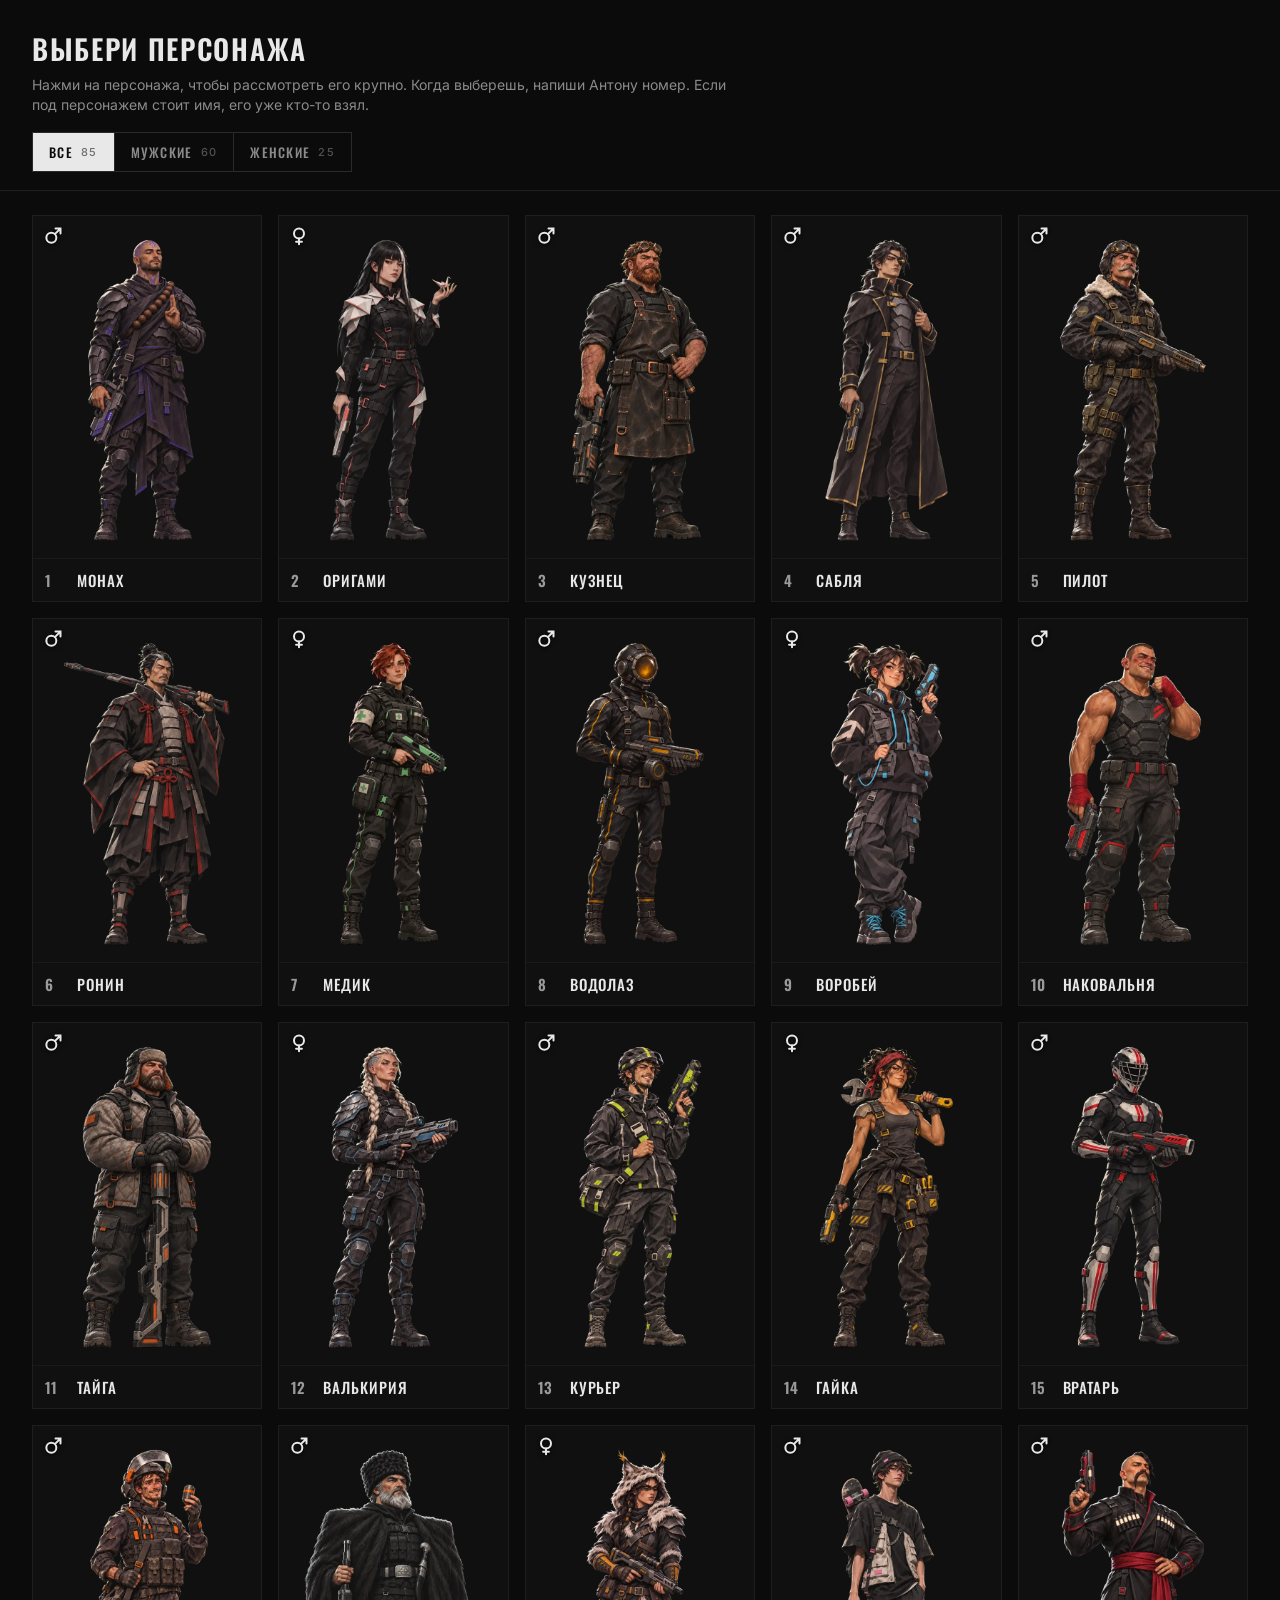
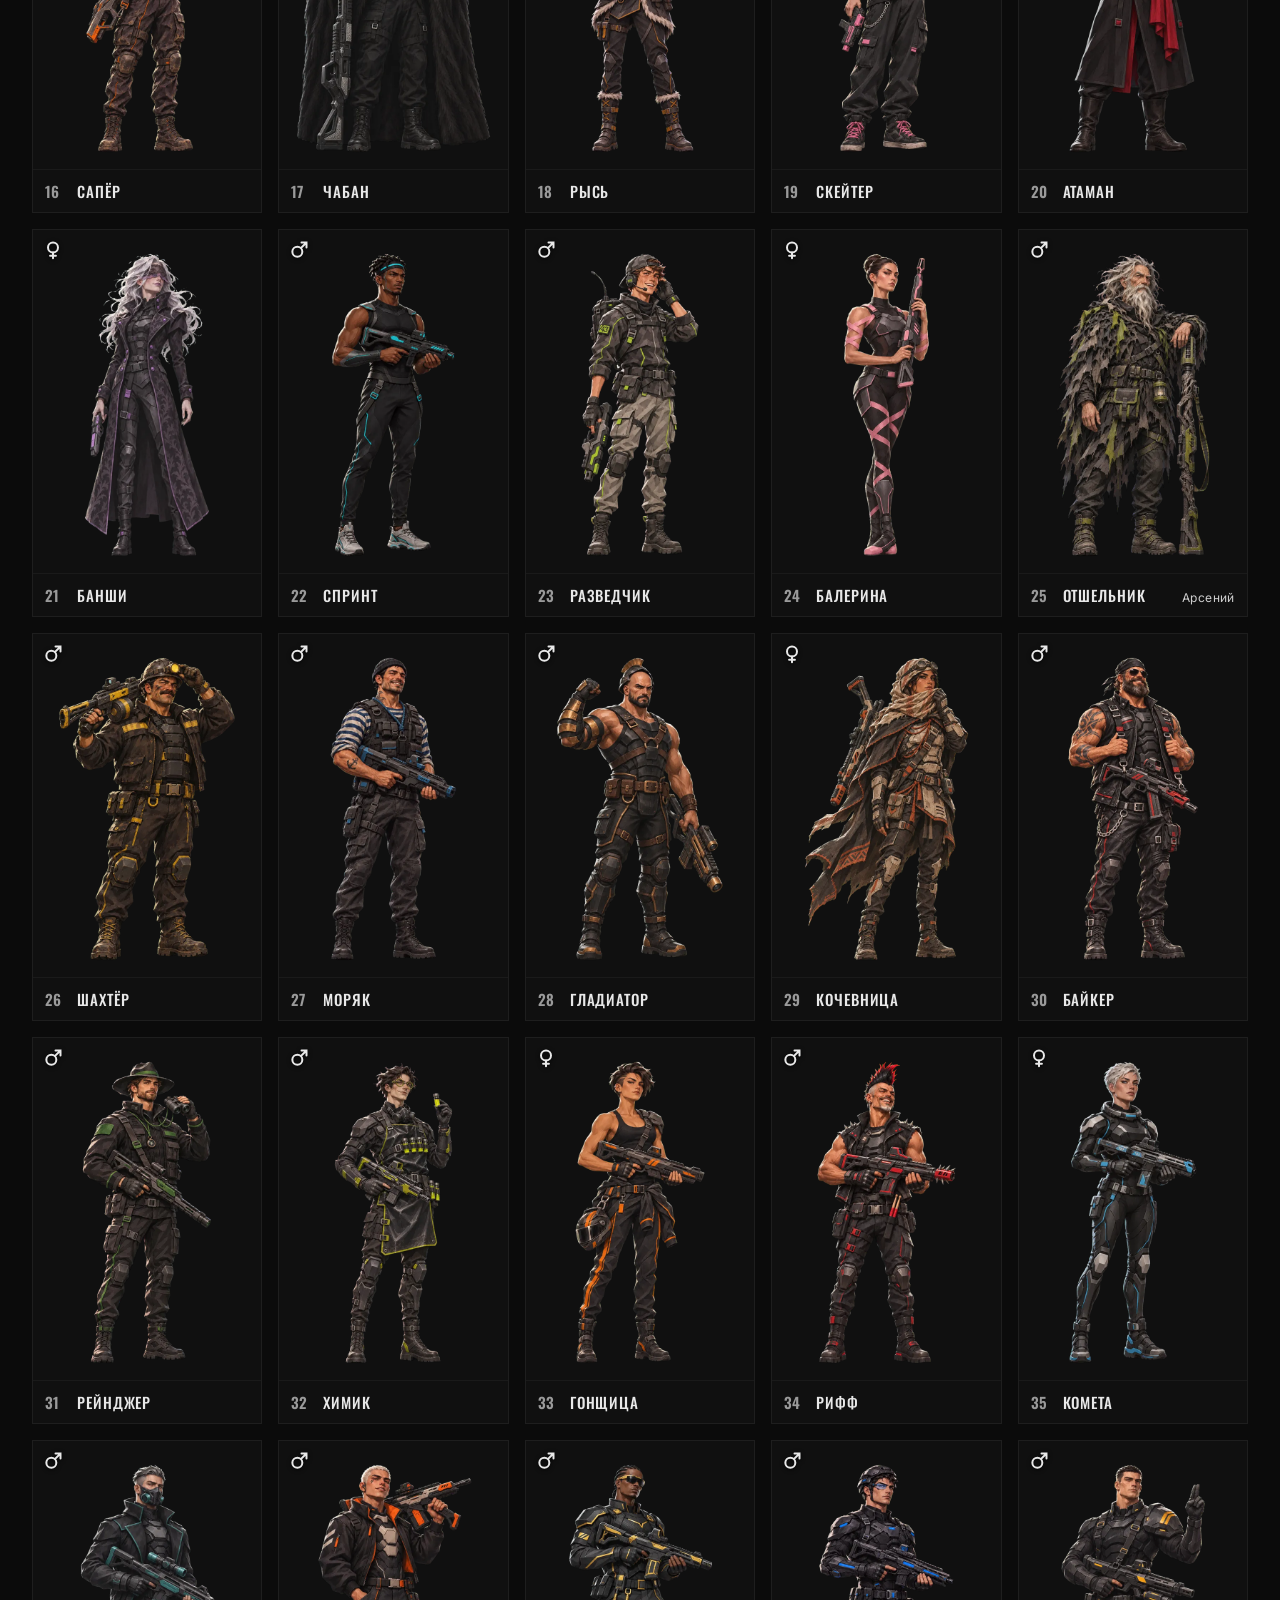
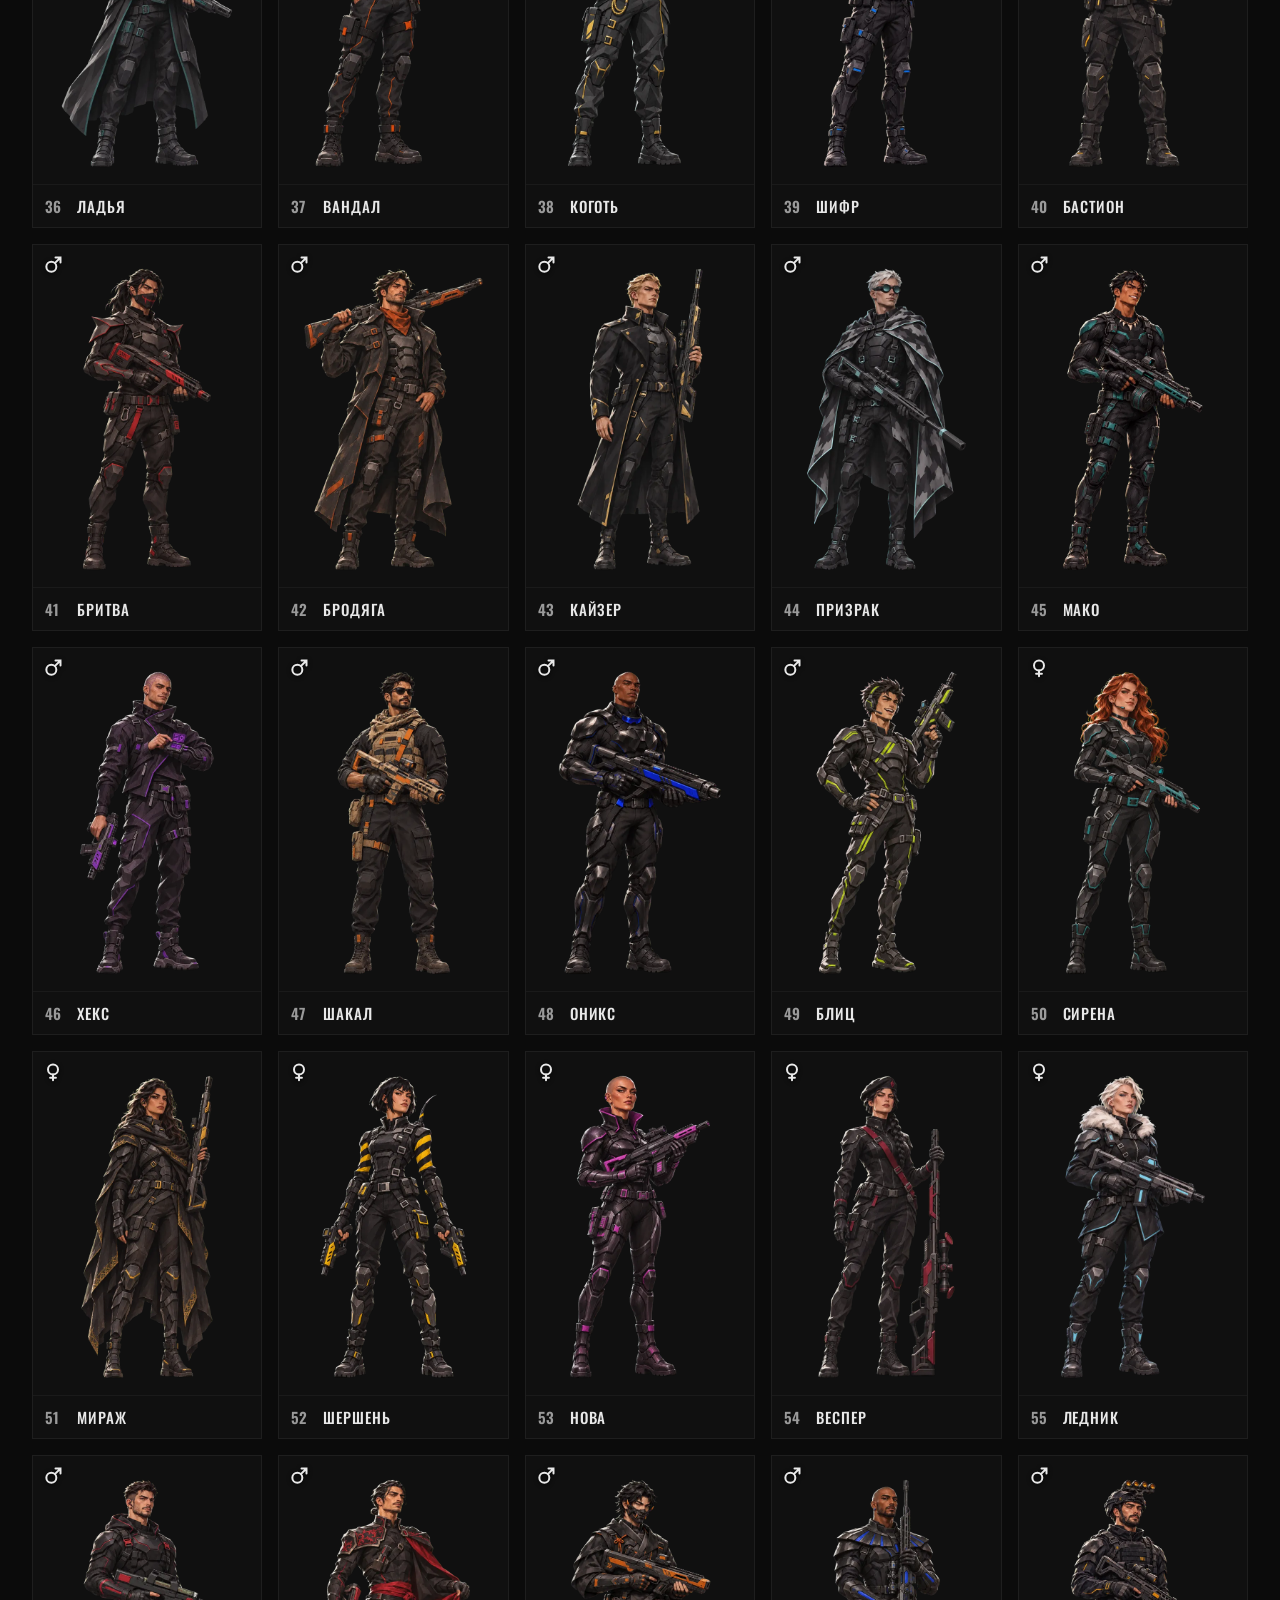
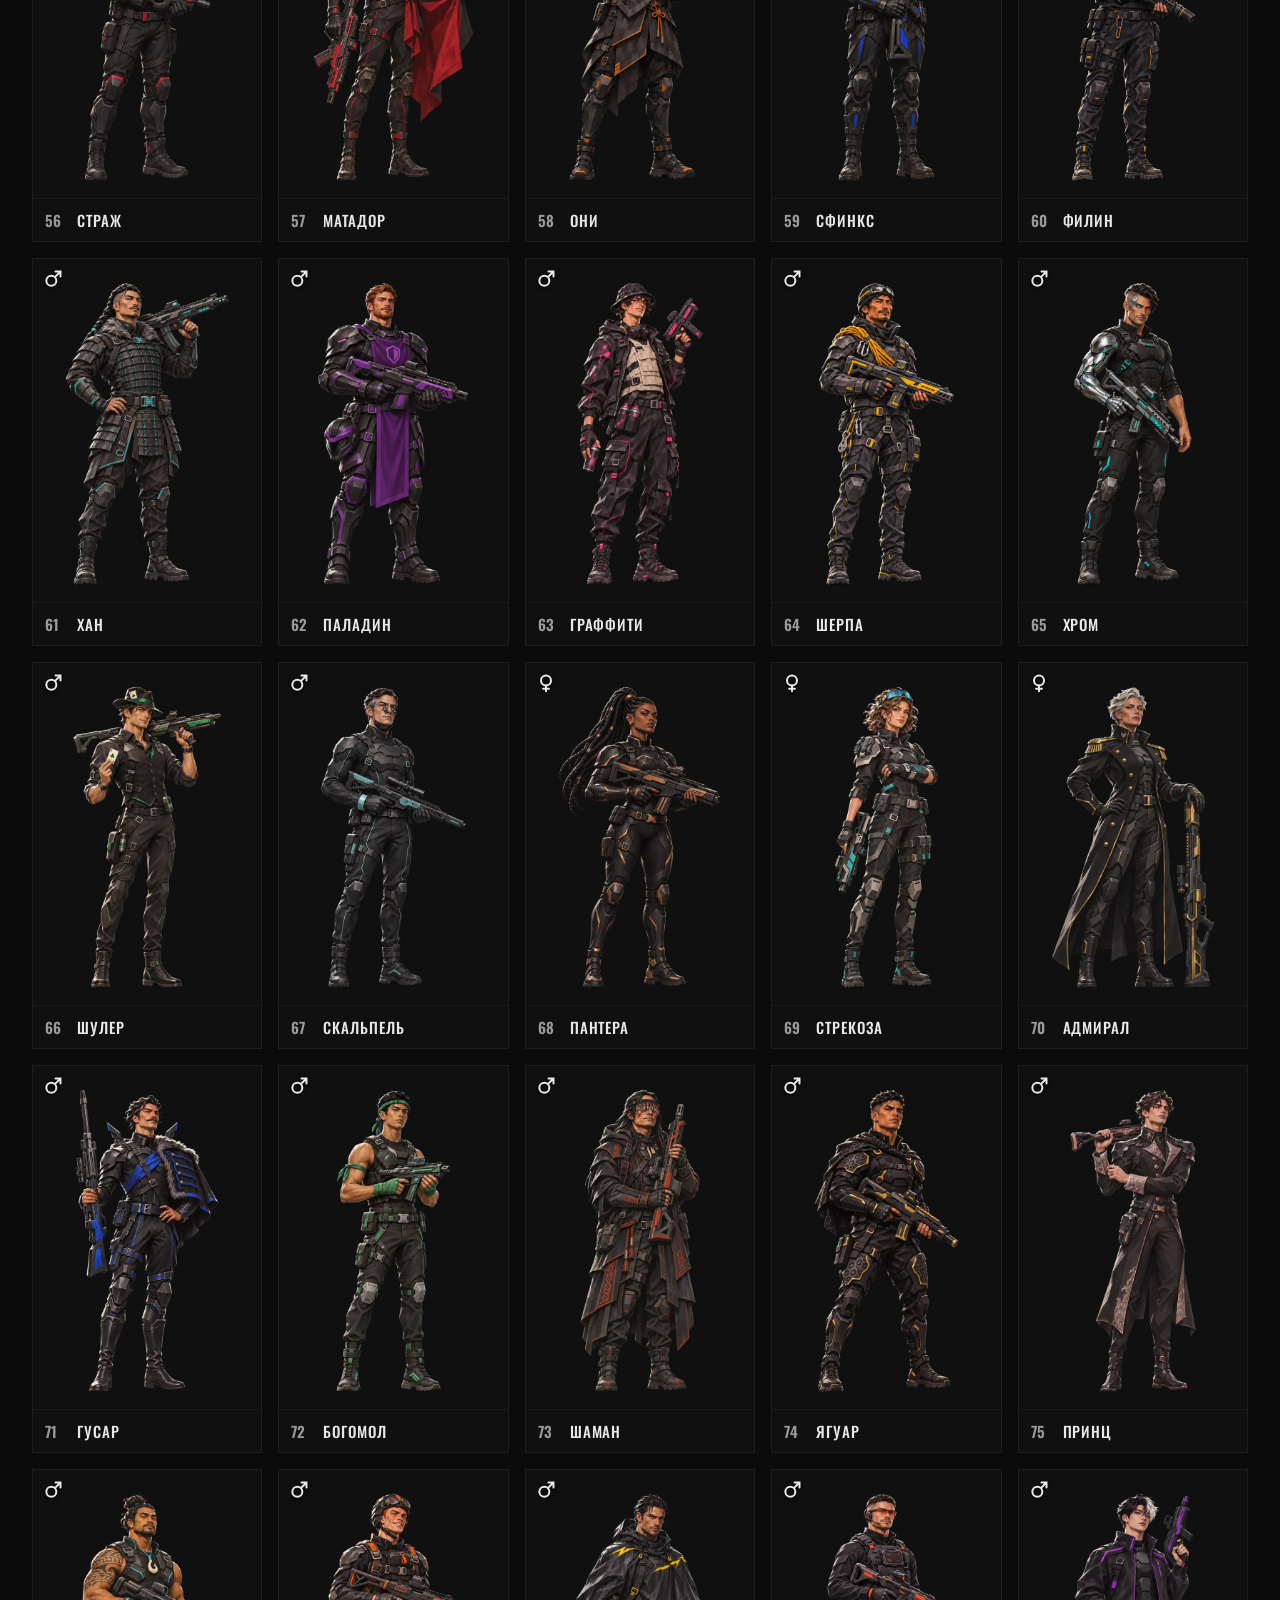
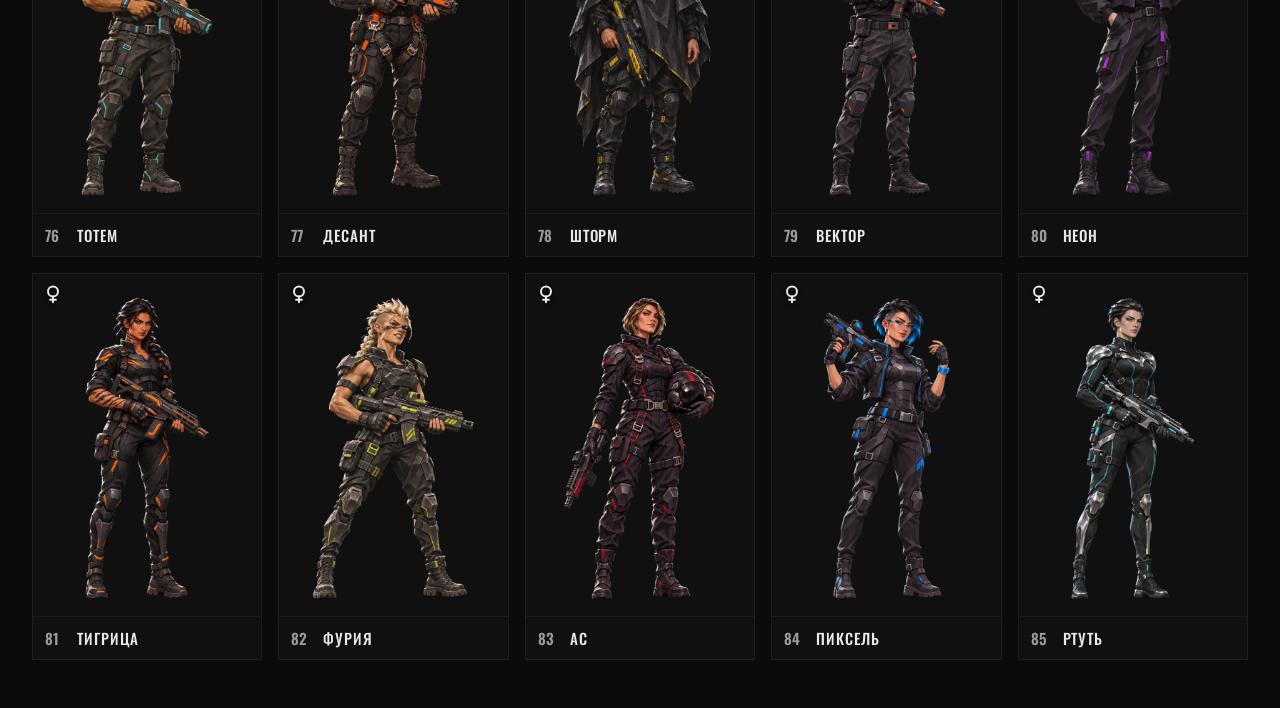
==== chars/index.html @ 7d36299a "Персонажи: Вектор снова свободен Co-Authored-By: Claude Opus 5.5 <noreply@anthropic.com> Claude-Sess" ====
<!DOCTYPE html><html lang="ru"><head><meta charset="utf-8"><meta name="viewport" content="width=device-width,initial-scale=1">
<meta name="robots" content="noindex">
<title>Выбери персонажа · Лазертаг</title>
<link href="https://fonts.googleapis.com/css2?family=Oswald:wght@500;600&family=Inter:wght@400;500&display=swap" rel="stylesheet">
<style>
body{margin:0;background:#0b0b0b;color:#e8e8e8;font:14px/1.45 Inter,system-ui,sans-serif}
header{padding:28px 32px 18px;border-bottom:1px solid #1e1e1e}
h1{font:600 28px Oswald,sans-serif;letter-spacing:.06em;text-transform:uppercase;margin:0}
.sub{color:#8a8a8a;margin:6px 0 0;font-size:14px;max-width:720px}
.flt{display:flex;margin-top:16px;border:1px solid #2a2a2a;width:max-content}
.flt button{background:none;border:0;border-right:1px solid #2a2a2a;color:#8a8a8a;padding:9px 16px;font:500 13px Oswald,sans-serif;letter-spacing:.1em;text-transform:uppercase;cursor:pointer;display:flex;align-items:center;gap:8px}
.flt button:last-child{border-right:0}.flt button:hover{color:#ddd}
.flt button.on{background:#e8e8e8;color:#0b0b0b}
.flt i{font-style:normal;opacity:.55;font-family:Inter,sans-serif;font-size:11px}
main{display:grid;grid-template-columns:repeat(auto-fill,minmax(190px,1fr));gap:16px;padding:24px 32px 48px}
figure{margin:0;background:#101010;border:1px solid #1e1e1e;cursor:pointer;transition:border-color .2s}
figure:hover{border-color:#3a3a3a}figure.hide{display:none}
.tall{aspect-ratio:2/3;position:relative;overflow:hidden}
.tall .body{position:absolute;inset:0;width:100%;height:100%;object-fit:contain;transition:transform .3s}
figure:hover .body{transform:scale(1.03)}
.gx{position:absolute;top:10px;left:10px;z-index:1;pointer-events:none;color:#e8e8e8;filter:drop-shadow(0 1px 2px rgba(0,0,0,.9))}
.gx svg{width:20px;height:20px;display:block}
figcaption{display:flex;gap:10px;align-items:baseline;padding:10px 12px;border-top:1px solid #1a1a1a}
figcaption span{color:#9a9a9a;font:600 15px Oswald,sans-serif;min-width:22px}
figcaption b{font:500 15px Oswald,sans-serif;letter-spacing:.06em;text-transform:uppercase}
figcaption em{margin-left:auto;font-style:normal;color:#cfcfcf;font-size:12px;letter-spacing:.04em}
#pop{position:fixed;inset:0;z-index:50;display:none;align-items:center;justify-content:center;background:rgba(0,0,0,.82);backdrop-filter:blur(6px);padding:24px}
#pop.on{display:flex;animation:fi .2s}@keyframes fi{from{opacity:0}}
.pw{position:relative;display:grid;grid-template-columns:minmax(0,1.05fr) minmax(0,1fr);width:min(1100px,100%);max-height:calc(100vh - 48px);background:#0e0e0e;border:1px solid #262626;overflow:hidden}
.pw .big{position:relative;background:radial-gradient(ellipse at 50% 40%,#1d1d1d,#0b0b0b 70%);display:flex;align-items:center;justify-content:center;min-height:0}
.pw .big img{width:100%;height:100%;max-height:calc(100vh - 50px);object-fit:contain;display:block}
.pw .info{padding:28px 30px;overflow:auto;display:flex;flex-direction:column;gap:18px;border-left:1px solid #1e1e1e}
.pw .num{color:#8a8a8a;font:600 22px Oswald,sans-serif;letter-spacing:.06em}
.pw h2{margin:2px 0 0;font:600 40px/1.05 Oswald,sans-serif;letter-spacing:.06em;text-transform:uppercase}
.pw .gtag{display:inline-flex;align-items:center;gap:8px;margin-top:10px;color:#bdbdbd;font:500 12px Oswald,sans-serif;letter-spacing:.14em;text-transform:uppercase}
.pw .gtag svg{width:16px;height:16px}
.pw .who{color:#e8e8e8;font-size:13px;letter-spacing:.06em;text-transform:uppercase;border:1px solid #444;padding:6px 10px;align-self:flex-start}.pw .who:empty{display:none}
.pw .desc{margin:0;color:#a8a8a8;font-size:15px;line-height:1.55}
.pw .lbl{color:#6c6c6c;font-size:11px;letter-spacing:.12em;text-transform:uppercase;margin-bottom:8px}
.pw .pics{display:flex;align-items:flex-end;gap:18px;flex-wrap:wrap}
.pw .por{width:220px;max-width:100%;aspect-ratio:1;object-fit:cover;border:1px solid #2a2a2a;display:block}
.pw .ico{width:72px;height:72px;border-radius:50%;object-fit:cover;border:1px solid #333;display:block}
.pw .how{color:#8a8a8a;font-size:13px;border-top:1px solid #1e1e1e;padding-top:14px}
.x,.nav{position:absolute;z-index:2;background:rgba(14,14,14,.85);border:1px solid #333;color:#ddd;cursor:pointer;font:500 22px/1 Inter,sans-serif;display:flex;align-items:center;justify-content:center}
.x{top:12px;right:12px;width:40px;height:40px}
.nav{top:50%;width:44px;height:64px;transform:translateY(-50%)}.nav.l{left:12px}.nav.r{right:12px}
.x:hover,.nav:hover{border-color:#777;color:#fff}
@media(max-width:760px){header{padding:20px 16px 14px}main{grid-template-columns:repeat(2,1fr);gap:10px;padding:14px 12px 32px}figcaption{padding:8px 9px;gap:7px}figcaption b{font-size:13px}figcaption em{font-size:11px}.flt button{padding:8px 11px}
#pop{padding:0}.pw{grid-template-columns:1fr;max-height:100vh;height:100vh;overflow:auto;border:0}.pw .big{height:60vh;flex:none}.pw .big img{max-height:60vh}.pw .info{border-left:0;border-top:1px solid #1e1e1e;overflow:visible;padding:20px 18px 40px}.pw h2{font-size:32px}.nav{top:30vh}.pw .por{width:160px}}
</style></head><body>
<header><h1>Выбери персонажа</h1><div class="sub">Нажми на персонажа, чтобы рассмотреть его крупно. Когда выберешь, напиши Антону номер. Если под персонажем стоит имя, его уже кто-то взял.</div>
<div class="flt"><button data-g="all" class="on">Все <i>85</i></button><button data-g="m">Мужские <i>60</i></button><button data-g="f">Женские <i>25</i></button></div></header>
<main>
<figure class='m' data-g='m' data-who='' data-desc='Спокойный боец с бритой головой в рунных татуировках, роба поверх брони, деревянные чётки.'><div class='tall'><img class='body' src='img/a01.webp' data-p='img/a01p.webp' alt='' loading='lazy'></div><figcaption><span>1</span><b>Монах</b></figcaption></figure>
<figure class='f' data-g='f' data-who='' data-desc='Длинные чёрные волосы с белой прядью, наплечники из сложенной бумаги, бумажный журавлик на воротнике.'><div class='tall'><img class='body' src='img/a02.webp' data-p='img/a02p.webp' alt='' loading='lazy'></div><figcaption><span>2</span><b>Оригами</b></figcaption></figure>
<figure class='m' data-g='m' data-who='' data-desc='Рыжебородый здоровяк в кожаном фартуке поверх брони, сварочные очки на лбу, медные заклёпки.'><div class='tall'><img class='body' src='img/a03.webp' data-p='img/a03p.webp' alt='' loading='lazy'></div><figcaption><span>3</span><b>Кузнец</b></figcaption></figure>
<figure class='m' data-g='m' data-who='' data-desc='Дуэлянт с хвостом и повязкой на глазу с линзой, длинный чёрный плащ с золотыми застёжками.'><div class='tall'><img class='body' src='img/a04.webp' data-p='img/a04p.webp' alt='' loading='lazy'></div><figcaption><span>4</span><b>Сабля</b></figcaption></figure>
<figure class='m' data-g='m' data-who='' data-desc='Ветеран с пышными седыми усами, кожаный лётный шлем с латунными очками, бомбер с овчиной.'><div class='tall'><img class='body' src='img/a05.webp' data-p='img/a05p.webp' alt='' loading='lazy'></div><figcaption><span>5</span><b>Пилот</b></figcaption></figure>
<figure class='m' data-g='m' data-who='' data-desc='Суровый воин с пучком и седой прядью, шрам на щеке, тактическое хаори с красными шнурами.'><div class='tall'><img class='body' src='img/a06.webp' data-p='img/a06p.webp' alt='' loading='lazy'></div><figcaption><span>6</span><b>Ронин</b></figcaption></figure>
<figure class='f' data-g='f' data-who='' data-desc='Рыжая веснушчатая полевая медсестра, нарукавная повязка с крестом, жилет с аптечками.'><div class='tall'><img class='body' src='img/a07.webp' data-p='img/a07p.webp' alt='' loading='lazy'></div><figcaption><span>7</span><b>Медик</b></figcaption></figure>
<figure class='m' data-g='m' data-who='' data-desc='Поджарый боец в ретро-водолазном шлеме с янтарным иллюминатором, костюм с шлангами.'><div class='tall'><img class='body' src='img/a08.webp' data-p='img/a08p.webp' alt='' loading='lazy'></div><figcaption><span>8</span><b>Водолаз</b></figcaption></figure>
<figure class='f' data-g='f' data-who='' data-desc='Шустрая девчонка с хвостиками и пластырем на носу, большие наушники, худи скейтера.'><div class='tall'><img class='body' src='img/a09.webp' data-p='img/a09p.webp' alt='' loading='lazy'></div><figcaption><span>9</span><b>Воробей</b></figcaption></figure>
<figure class='m' data-g='m' data-who='' data-desc='Бывший боксёр со сломанным носом, кулаки замотаны красной лентой, тяжёлая нагрудная плита.'><div class='tall'><img class='body' src='img/a10.webp' data-p='img/a10p.webp' alt='' loading='lazy'></div><figcaption><span>10</span><b>Наковальня</b></figcaption></figure>
<figure class='m' data-g='m' data-who='' data-desc='Бородатый великан в ушанке и стёганке поверх брони, спокойный тяжёлый взгляд.'><div class='tall'><img class='body' src='img/a11.webp' data-p='img/a11p.webp' alt='' loading='lazy'></div><figcaption><span>11</span><b>Тайга</b></figcaption></figure>
<figure class='f' data-g='f' data-who='' data-desc='Высокая блондинка с косами и выбритыми висками в узорах, крылатый стальной наплечник.'><div class='tall'><img class='body' src='img/a12.webp' data-p='img/a12p.webp' alt='' loading='lazy'></div><figcaption><span>12</span><b>Валькирия</b></figcaption></figure>
<figure class='m' data-g='m' data-who='' data-desc='Жилистый парень в велошлеме, огромная сумка через плечо, салатовые светоотражатели.'><div class='tall'><img class='body' src='img/a13.webp' data-p='img/a13p.webp' alt='' loading='lazy'></div><figcaption><span>13</span><b>Курьер</b></figcaption></figure>
<figure class='f' data-g='f' data-who='' data-desc='Девушка-механик в красной бандане, комбинезон завязан на поясе, пояс с инструментами.'><div class='tall'><img class='body' src='img/a14.webp' data-p='img/a14p.webp' alt='' loading='lazy'></div><figcaption><span>14</span><b>Гайка</b></figcaption></figure>
<figure class='m' data-g='m' data-who='' data-desc='Высокий поджарый боец в вратарском шлеме с решёткой и красными полосами.'><div class='tall'><img class='body' src='img/a15.webp' data-p='img/a15p.webp' alt='' loading='lazy'></div><figcaption><span>15</span><b>Вратарь</b></figcaption></figure>
<figure class='m' data-g='m' data-who='' data-desc='Чумазый подрывник со шлемом сапёра, поднятым на лоб, кусачки на жилете, оранжевые провода.'><div class='tall'><img class='body' src='img/a16.webp' data-p='img/a16p.webp' alt='' loading='lazy'></div><figcaption><span>16</span><b>Сапёр</b></figcaption></figure>
<figure class='m' data-g='m' data-who='' data-desc='Седобородый горец в папахе и бурке поверх снаряжения, серебряная пряжка и кинжал.'><div class='tall'><img class='body' src='img/a17.webp' data-p='img/a17p.webp' alt='' loading='lazy'></div><figcaption><span>17</span><b>Чабан</b></figcaption></figure>
<figure class='f' data-g='f' data-who='' data-desc='Охотница в капюшоне из рысьего меха с кисточками, чёрная полоса боевой раскраски на глазах.'><div class='tall'><img class='body' src='img/a18.webp' data-p='img/a18p.webp' alt='' loading='lazy'></div><figcaption><span>18</span><b>Рысь</b></figcaption></figure>
<figure class='m' data-g='m' data-who='' data-desc='Худой подросток в шапке-бини, скейт за спиной, цепь от кошелька, розовые колёсики.'><div class='tall'><img class='body' src='img/a19.webp' data-p='img/a19p.webp' alt='' loading='lazy'></div><figcaption><span>19</span><b>Скейтер</b></figcaption></figure>
<figure class='m' data-g='m' data-who='' data-desc='Бритая голова с чубом, длинные усы, черкеска с газырями-батарейками, красный кушак.'><div class='tall'><img class='body' src='img/a20.webp' data-p='img/a20p.webp' alt='' loading='lazy'></div><figcaption><span>20</span><b>Атаман</b></figcaption></figure>
<figure class='f' data-g='f' data-who='' data-desc='Бледная женщина с дикими серебристыми волосами, кружевная вуаль на глазах, готический плащ.'><div class='tall'><img class='body' src='img/a21.webp' data-p='img/a21p.webp' alt='' loading='lazy'></div><figcaption><span>21</span><b>Банши</b></figcaption></figure>
<figure class='m' data-g='m' data-who='' data-desc='Поджарый бегун с повязкой на голове, тонкие светящиеся импланты на скуле и кибер-предплечье.'><div class='tall'><img class='body' src='img/a22.webp' data-p='img/a22p.webp' alt='' loading='lazy'></div><figcaption><span>22</span><b>Спринт</b></figcaption></figure>
<figure class='m' data-g='m' data-who='' data-desc='Веснушчатый парень в кепке козырьком назад, рация-рюкзак с антенной, гарнитура.'><div class='tall'><img class='body' src='img/a23.webp' data-p='img/a23p.webp' alt='' loading='lazy'></div><figcaption><span>23</span><b>Разведчик</b></figcaption></figure>
<figure class='f' data-g='f' data-who='' data-desc='Стройная, волосы в тугой пучок, тактическое трико, розовые ленты крест-накрест.'><div class='tall'><img class='body' src='img/a24.webp' data-p='img/a24p.webp' alt='' loading='lazy'></div><figcaption><span>24</span><b>Балерина</b></figcaption></figure>
<figure class='m' data-g='m' data-who='Арсений' data-desc='Старик с длинными спутанными седыми волосами в накидке из маскировочной сетки, фонарь на поясе.'><div class='tall'><img class='body' src='img/a25.webp' data-p='img/a25p.webp' alt='' loading='lazy'></div><figcaption><span>25</span><b>Отшельник</b><em>Арсений</em></figcaption></figure>
<figure class='m' data-g='m' data-who='' data-desc='Усатый шахтёр в каске с фонарём, лицо в угольной пыли, куртка со светоотражающей лентой.'><div class='tall'><img class='body' src='img/a26.webp' data-p='img/a26p.webp' alt='' loading='lazy'></div><figcaption><span>26</span><b>Шахтёр</b></figcaption></figure>
<figure class='m' data-g='m' data-who='' data-desc='Татуированный моряк в шапочке, тельняшка под жилетом, якорь на предплечье.'><div class='tall'><img class='body' src='img/a27.webp' data-p='img/a27p.webp' alt='' loading='lazy'></div><figcaption><span>27</span><b>Моряк</b></figcaption></figure>
<figure class='m' data-g='m' data-who='' data-desc='Лысый бородач, бронзовый сегментный наруч, ремни на груди, шлем с гребнем сдвинут назад.'><div class='tall'><img class='body' src='img/a28.webp' data-p='img/a28p.webp' alt='' loading='lazy'></div><figcaption><span>28</span><b>Гладиатор</b></figcaption></figure>
<figure class='f' data-g='f' data-who='' data-desc='Голова обмотана платком-шемагом, пыльные круглые очки, подведённые глаза, выцветший плащ.'><div class='tall'><img class='body' src='img/a29.webp' data-p='img/a29p.webp' alt='' loading='lazy'></div><figcaption><span>29</span><b>Кочевница</b></figcaption></figure>
<figure class='m' data-g='m' data-who='' data-desc='Бородач в бандане и очках-авиаторах, кожаный жилет с нашивками, татуировки, цепь.'><div class='tall'><img class='body' src='img/a30.webp' data-p='img/a30p.webp' alt='' loading='lazy'></div><figcaption><span>30</span><b>Байкер</b></figcaption></figure>
<figure class='m' data-g='m' data-who='' data-desc='Спокойный следопыт в широкополой шляпе, полевая куртка, компас на шнурке, бинокль.'><div class='tall'><img class='body' src='img/a31.webp' data-p='img/a31p.webp' alt='' loading='lazy'></div><figcaption><span>31</span><b>Рейнджер</b></figcaption></figure>
<figure class='m' data-g='m' data-who='' data-desc='Худой учёный в круглых лабораторных очках, противогаз на шее, резиновый фартук, колбы на поясе.'><div class='tall'><img class='body' src='img/a32.webp' data-p='img/a32p.webp' alt='' loading='lazy'></div><figcaption><span>32</span><b>Химик</b></figcaption></figure>
<figure class='f' data-g='f' data-who='' data-desc='Гонщица с андеркатом, комбинезон спущен до пояса, шлем под мышкой, оранжевые полосы.'><div class='tall'><img class='body' src='img/a33.webp' data-p='img/a33p.webp' alt='' loading='lazy'></div><figcaption><span>33</span><b>Гонщица</b></figcaption></figure>
<figure class='m' data-g='m' data-who='' data-desc='Барабанщик-панк с ирокезом и пирсингом, куртка с шипами, палочки за поясом.'><div class='tall'><img class='body' src='img/a34.webp' data-p='img/a34p.webp' alt='' loading='lazy'></div><figcaption><span>34</span><b>Рифф</b></figcaption></figure>
<figure class='f' data-g='f' data-who='' data-desc='Короткая платиновая стрижка, гладкая броня как скафандр, кольцо шлема на воротнике.'><div class='tall'><img class='body' src='img/a35.webp' data-p='img/a35p.webp' alt='' loading='lazy'></div><figcaption><span>35</span><b>Комета</b></figcaption></figure>
<figure class='m' data-g='m' data-who='' data-desc='Высокий боец с серебристым андеркатом, полумаска-респиратор, тактический тренч с высоким воротом.'><div class='tall'><img class='body' src='img/a36.webp' data-p='img/a36p.webp' alt='' loading='lazy'></div><figcaption><span>36</span><b>Ладья</b></figcaption></figure>
<figure class='m' data-g='m' data-who='' data-desc='Обесцвеченный ёжик, тату под глазом, бомбер с оранжевой подкладкой, штурмовая винтовка на плече.'><div class='tall'><img class='body' src='img/a37.webp' data-p='img/a37p.webp' alt='' loading='lazy'></div><figcaption><span>37</span><b>Вандал</b></figcaption></figure>
<figure class='m' data-g='m' data-who='' data-desc='Боец с косичками и тактическим визором, угловатая карбоновая броня с золотой окантовкой.'><div class='tall'><img class='body' src='img/a38.webp' data-p='img/a38p.webp' alt='' loading='lazy'></div><figcaption><span>38</span><b>Коготь</b></figcaption></figure>
<figure class='m' data-g='m' data-who='' data-desc='Строгий боец в полушлеме с монокуляром-HUD, тонкая высокотехнологичная броня, синие огни.'><div class='tall'><img class='body' src='img/a39.webp' data-p='img/a39p.webp' alt='' loading='lazy'></div><figcaption><span>39</span><b>Шифр</b></figcaption></figure>
<figure class='m' data-g='m' data-who='' data-desc='Высокий командир с квадратной челюстью, массивный наплечник, тяжёлая штурмовая винтовка.'><div class='tall'><img class='body' src='img/a40.webp' data-p='img/a40p.webp' alt='' loading='lazy'></div><figcaption><span>40</span><b>Бастион</b></figcaption></figure>
<figure class='m' data-g='m' data-who='' data-desc='Длинные волосы в хвост, шрам на щеке, маска с оскалом, наплечники-лезвия.'><div class='tall'><img class='body' src='img/a41.webp' data-p='img/a41p.webp' alt='' loading='lazy'></div><figcaption><span>41</span><b>Бритва</b></figcaption></figure>
<figure class='m' data-g='m' data-who='' data-desc='Щетина, пыльный плащ-пыльник поверх брони, бандана на шее, винтовка на плече.'><div class='tall'><img class='body' src='img/a42.webp' data-p='img/a42p.webp' alt='' loading='lazy'></div><figcaption><span>42</span><b>Бродяга</b></figcaption></figure>
<figure class='m' data-g='m' data-who='' data-desc='Блондин с зачёсанными волосами, длинный офицерский плащ, золотые знаки на воротнике.'><div class='tall'><img class='body' src='img/a43.webp' data-p='img/a43p.webp' alt='' loading='lazy'></div><figcaption><span>43</span><b>Кайзер</b></figcaption></figure>
<figure class='m' data-g='m' data-who='' data-desc='Бледный, с белыми волосами, тёмные тепловизионные очки, плащ-накидка с термокамуфляжем.'><div class='tall'><img class='body' src='img/a44.webp' data-p='img/a44p.webp' alt='' loading='lazy'></div><figcaption><span>44</span><b>Призрак</b></figcaption></figure>
<figure class='m' data-g='m' data-who='' data-desc='Загорелый, ожерелье из акульего зуба, броня как гидрокостюм, винтовка с барабанным магазином.'><div class='tall'><img class='body' src='img/a45.webp' data-p='img/a45p.webp' alt='' loading='lazy'></div><figcaption><span>45</span><b>Мако</b></figcaption></figure>
<figure class='m' data-g='m' data-who='' data-desc='Хакер с татуировками-схемами на бритой голове, дека на запястье с голографическим экраном.'><div class='tall'><img class='body' src='img/a46.webp' data-p='img/a46p.webp' alt='' loading='lazy'></div><figcaption><span>46</span><b>Хекс</b></figcaption></figure>
<figure class='m' data-g='m' data-who='' data-desc='Борода, тёмные очки, шемаг на шее, лёгкая плитоноска песочного цвета.'><div class='tall'><img class='body' src='img/a47.webp' data-p='img/a47p.webp' alt='' loading='lazy'></div><figcaption><span>47</span><b>Шакал</b></figcaption></figure>
<figure class='m' data-g='m' data-who='' data-desc='Высокий, бритоголовый, глянцевая гранёная чёрная броня, кобальтовые швы.'><div class='tall'><img class='body' src='img/a48.webp' data-p='img/a48p.webp' alt='' loading='lazy'></div><figcaption><span>48</span><b>Оникс</b></figcaption></figure>
<figure class='m' data-g='m' data-who='' data-desc='Энергичный парень с колючей причёской, гарнитура с полосой, лёгкая скоростная броня.'><div class='tall'><img class='body' src='img/a49.webp' data-p='img/a49p.webp' alt='' loading='lazy'></div><figcaption><span>49</span><b>Блиц</b></figcaption></figure>
<figure class='f' data-g='f' data-who='' data-desc='Длинные рыжие волнистые волосы, зелёные глаза, гладкая броня, ларингофон на шее.'><div class='tall'><img class='body' src='img/a50.webp' data-p='img/a50p.webp' alt='' loading='lazy'></div><figcaption><span>50</span><b>Сирена</b></figcaption></figure>
<figure class='f' data-g='f' data-who='' data-desc='Смуглая, с длинными тёмными волосами, подведённые глаза, многослойный пустынный плащ.'><div class='tall'><img class='body' src='img/a51.webp' data-p='img/a51p.webp' alt='' loading='lazy'></div><figcaption><span>51</span><b>Мираж</b></figcaption></figure>
<figure class='f' data-g='f' data-who='' data-desc='Короткое чёрное каре, жёлто-чёрные полосатые рукава, два пистолета-пулемёта.'><div class='tall'><img class='body' src='img/a52.webp' data-p='img/a52p.webp' alt='' loading='lazy'></div><figcaption><span>52</span><b>Шершень</b></figcaption></figure>
<figure class='f' data-g='f' data-who='' data-desc='Бритая голова, высокие скулы, глянцевая броня с высоким воротом и космическим узором.'><div class='tall'><img class='body' src='img/a53.webp' data-p='img/a53p.webp' alt='' loading='lazy'></div><figcaption><span>53</span><b>Нова</b></figcaption></figure>
<figure class='f' data-g='f' data-who='' data-desc='Длинная чёрная коса, чёрный берет, снайперская винтовка, бордовые детали.'><div class='tall'><img class='body' src='img/a54.webp' data-p='img/a54p.webp' alt='' loading='lazy'></div><figcaption><span>54</span><b>Веспер</b></figcaption></figure>
<figure class='f' data-g='f' data-who='' data-desc='Короткие белые волосы, ледяная подводка, белый меховой воротник на бронированной парке.'><div class='tall'><img class='body' src='img/a55.webp' data-p='img/a55p.webp' alt='' loading='lazy'></div><figcaption><span>55</span><b>Ледник</b></figcaption></figure>
<figure class='m' data-g='m' data-who='' data-desc='Подтянутый боец с андеркатом и короткой бородой, капюшон на плечах, угловатая чёрная броня, P90.'><div class='tall'><img class='body' src='img/a56.webp' data-p='img/a56p.webp' alt='' loading='lazy'></div><figcaption><span>56</span><b>Страж</b></figcaption></figure>
<figure class='m' data-g='m' data-who='' data-desc='Поджарый испанец с узелком волос на затылке, короткий бронированный жакет с вышивкой, плащ с алой подкладкой.'><div class='tall'><img class='body' src='img/a57.webp' data-p='img/a57p.webp' alt='' loading='lazy'></div><figcaption><span>57</span><b>Матадор</b></figcaption></figure>
<figure class='m' data-g='m' data-who='' data-desc='Растрёпанная чёрная стрижка, лакированная полумаска демона с рогами и клыками, многослойная куртка-кимоно.'><div class='tall'><img class='body' src='img/a58.webp' data-p='img/a58p.webp' alt='' loading='lazy'></div><figcaption><span>58</span><b>Они</b></figcaption></figure>
<figure class='m' data-g='m' data-who='' data-desc='Высокий смуглый боец с бритой головой и подведёнными глазами, сегментный нагрудный воротник с лазуритом.'><div class='tall'><img class='body' src='img/a59.webp' data-p='img/a59p.webp' alt='' loading='lazy'></div><figcaption><span>59</span><b>Сфинкс</b></figcaption></figure>
<figure class='m' data-g='m' data-who='' data-desc='Бородач в шлеме с поднятым четырёхглазым ночным прибором, ночная броня, янтарные линзы.'><div class='tall'><img class='body' src='img/a60.webp' data-p='img/a60p.webp' alt='' loading='lazy'></div><figcaption><span>60</span><b>Филин</b></figcaption></figure>
<figure class='m' data-g='m' data-who='' data-desc='Степной воин с длинной косой и выбритыми висками, ламеллярная броня с меховым воротом, бирюзовые шнуры.'><div class='tall'><img class='body' src='img/a61.webp' data-p='img/a61p.webp' alt='' loading='lazy'></div><figcaption><span>61</span><b>Хан</b></figcaption></figure>
<figure class='m' data-g='m' data-who='' data-desc='Рыжеватый широкоплечий боец с бородой, чёрные латы под фиолетовым сюрко с гербом-щитом.'><div class='tall'><img class='body' src='img/a62.webp' data-p='img/a62p.webp' alt='' loading='lazy'></div><figcaption><span>62</span><b>Паладин</b></figcaption></figure>
<figure class='m' data-g='m' data-who='' data-desc='Долговязый уличный художник в панаме, респиратор на шее, куртка в розовых брызгах краски, баллончики на поясе.'><div class='tall'><img class='body' src='img/a63.webp' data-p='img/a63p.webp' alt='' loading='lazy'></div><figcaption><span>63</span><b>Граффити</b></figcaption></figure>
<figure class='m' data-g='m' data-who='' data-desc='Обветренный горец в вязаной шапке, ледниковые очки на лбу, жёлтая альпинистская верёвка через грудь.'><div class='tall'><img class='body' src='img/a64.webp' data-p='img/a64p.webp' alt='' loading='lazy'></div><figcaption><span>64</span><b>Шерпа</b></figcaption></figure>
<figure class='m' data-g='m' data-who='' data-desc='Полувыбритая голова с хромированной пластиной на виске, кибернетический глаз и хромированная рука-протез.'><div class='tall'><img class='body' src='img/a65.webp' data-p='img/a65p.webp' alt='' loading='lazy'></div><figcaption><span>65</span><b>Хром</b></figcaption></figure>
<figure class='m' data-g='m' data-who='' data-desc='Хитрая полуулыбка, чёрная федора с игральной картой за лентой, жилет с бронепластинами, подтяжки на рукавах.'><div class='tall'><img class='body' src='img/a66.webp' data-p='img/a66p.webp' alt='' loading='lazy'></div><figcaption><span>66</span><b>Шулер</b></figcaption></figure>
<figure class='m' data-g='m' data-who='' data-desc='Хладнокровный хирург с сединой на висках, бинокулярные лупы, маска под подбородком, чёрные перчатки.'><div class='tall'><img class='body' src='img/a67.webp' data-p='img/a67p.webp' alt='' loading='lazy'></div><figcaption><span>67</span><b>Скальпель</b></figcaption></figure>
<figure class='f' data-g='f' data-who='' data-desc='Высокая темнокожая девушка с косами-брейдами в высоком хвосте, кошачий взгляд, гладкая броня с бронзой.'><div class='tall'><img class='body' src='img/a68.webp' data-p='img/a68p.webp' alt='' loading='lazy'></div><figcaption><span>68</span><b>Пантера</b></figcaption></figure>
<figure class='f' data-g='f' data-who='' data-desc='Оператор дронов с кудрявыми пепельными волосами, переливчатый визор на лбу, дрон на наплечнике.'><div class='tall'><img class='body' src='img/a69.webp' data-p='img/a69p.webp' alt='' loading='lazy'></div><figcaption><span>69</span><b>Стрекоза</b></figcaption></figure>
<figure class='f' data-g='f' data-who='' data-desc='Седая короткая стрижка, шрам через бровь, длинный двубортный чёрный китель с латунными эполетами.'><div class='tall'><img class='body' src='img/a70.webp' data-p='img/a70p.webp' alt='' loading='lazy'></div><figcaption><span>70</span><b>Адмирал</b></figcaption></figure>
<figure class='m' data-g='m' data-who='' data-desc='Длинные усы и зачёсанные волосы, стальные крылья-плавники за спиной, ментик с мехом на одном плече.'><div class='tall'><img class='body' src='img/a71.webp' data-p='img/a71p.webp' alt='' loading='lazy'></div><figcaption><span>71</span><b>Гусар</b></figcaption></figure>
<figure class='m' data-g='m' data-who='' data-desc='Тайский боксёр с монгконом на голове, повязки-праджиады на руках и бинты на кулаках, зелёные акценты.'><div class='tall'><img class='body' src='img/a72.webp' data-p='img/a72p.webp' alt='' loading='lazy'></div><figcaption><span>72</span><b>Богомол</b></figcaption></figure>
<figure class='m' data-g='m' data-who='' data-desc='Сибиряк с длинными чёрными волосами, бахрома из бусин на глазах, плащ с подвесками и костяными амулетами.'><div class='tall'><img class='body' src='img/a73.webp' data-p='img/a73p.webp' alt='' loading='lazy'></div><figcaption><span>73</span><b>Шаман</b></figcaption></figure>
<figure class='m' data-g='m' data-who='' data-desc='Латиноамериканец с выбритыми висками, чёрная броня с узором пятен ягуара и золотой окантовкой.'><div class='tall'><img class='body' src='img/a74.webp' data-p='img/a74p.webp' alt='' loading='lazy'></div><figcaption><span>74</span><b>Ягуар</b></figcaption></figure>
<figure class='m' data-g='m' data-who='' data-desc='Надменный аристократ с уложенными волнистыми волосами, высокий воротник, сюртук с парчой цвета розового золота.'><div class='tall'><img class='body' src='img/a75.webp' data-p='img/a75p.webp' alt='' loading='lazy'></div><figcaption><span>75</span><b>Принц</b></figcaption></figure>
<figure class='m' data-g='m' data-who='' data-desc='Полинезиец с пучком кудрей и бородой, татуировки на плече и руке, костяной крючок-амулет на шее.'><div class='tall'><img class='body' src='img/a76.webp' data-p='img/a76p.webp' alt='' loading='lazy'></div><figcaption><span>76</span><b>Тотем</b></figcaption></figure>
<figure class='m' data-g='m' data-who='' data-desc='Рыжий веснушчатый парашютист с ёжиком, шлем с очками, оранжевые лямки подвесной системы через грудь.'><div class='tall'><img class='body' src='img/a77.webp' data-p='img/a77p.webp' alt='' loading='lazy'></div><figcaption><span>77</span><b>Десант</b></figcaption></figure>
<figure class='m' data-g='m' data-who='' data-desc='Мокрые зачёсанные волосы и щетина, капюшон штормового пончо с жёлтыми зигзагами молний.'><div class='tall'><img class='body' src='img/a78.webp' data-p='img/a78p.webp' alt='' loading='lazy'></div><figcaption><span>78</span><b>Шторм</b></figcaption></figure>
<figure class='m' data-g='m' data-who='' data-desc='Спецназовец с короткой стрижкой и щетиной, AR-очки, софтшелл под плитоноской, планшет на груди.'><div class='tall'><img class='body' src='img/a79.webp' data-p='img/a79p.webp' alt='' loading='lazy'></div><figcaption><span>79</span><b>Вектор</b></figcaption></figure>
<figure class='m' data-g='m' data-who='' data-desc='Кореец с двухцветной чёрно-белой чёлкой, укороченная техвир-куртка со светящимися фиолетовыми полосами.'><div class='tall'><img class='body' src='img/a80.webp' data-p='img/a80p.webp' alt='' loading='lazy'></div><figcaption><span>80</span><b>Неон</b></figcaption></figure>
<figure class='f' data-g='f' data-who='' data-desc='Девушка с длинной толстой косой, тигриные полосы-татуировки на шее и руке, оранжевые акценты на броне.'><div class='tall'><img class='body' src='img/a81.webp' data-p='img/a81p.webp' alt='' loading='lazy'></div><figcaption><span>81</span><b>Тигрица</b></figcaption></figure>
<figure class='f' data-g='f' data-who='' data-desc='Платиновый ирокез-коса и выбритые виски, боевая раскраска на глазах, рваная броня с кислотно-салатовыми краями.'><div class='tall'><img class='body' src='img/a82.webp' data-p='img/a82p.webp' alt='' loading='lazy'></div><figcaption><span>82</span><b>Фурия</b></figcaption></figure>
<figure class='f' data-g='f' data-who='' data-desc='Лётчица-истребитель с тёмно-русым каре, чёрный лётный костюм-броня, шлем с красной полосой под мышкой.'><div class='tall'><img class='body' src='img/a83.webp' data-p='img/a83p.webp' alt='' loading='lazy'></div><figcaption><span>83</span><b>Ас</b></figcaption></figure>
<figure class='f' data-g='f' data-who='' data-desc='Нетраннер с электрически-синим каре и андеркатом, разъёмы за ухом, смарт-очки, укороченная техвир-куртка.'><div class='tall'><img class='body' src='img/a84.webp' data-p='img/a84p.webp' alt='' loading='lazy'></div><figcaption><span>84</span><b>Пиксель</b></figcaption></figure>
<figure class='f' data-g='f' data-who='' data-desc='Короткие зачёсанные волосы, серебристые кибер-линии на скуле, стелс-костюм с хромированными панелями.'><div class='tall'><img class='body' src='img/a85.webp' data-p='img/a85p.webp' alt='' loading='lazy'></div><figcaption><span>85</span><b>Ртуть</b></figcaption></figure>
</main>
<div id="pop"><div class="pw"><button class="x" title="Закрыть">✕</button><button class="nav l" title="Предыдущий">‹</button><div class="big"><img alt=""></div><div class="info"><div><div class="num"></div><h2></h2><div class="gtag"></div></div><div class="who"></div><p class="desc"></p><div><div class="lbl">Портрет и иконка</div><div class="pics"><img class="por" alt=""><img class="ico" alt=""></div></div><div class="how">Понравился? Напиши Антону номер персонажа.</div></div><button class="nav r" title="Следующий">›</button></div></div>
<script>
(function(){
var SV={m:'<svg viewBox="0 0 24 24" fill="none" stroke="currentColor" stroke-width="2.4" stroke-linecap="round"><circle cx="10" cy="14" r="6"/><path d="M14.5 9.5L21 3M15 3h6v6"/></svg>',f:'<svg viewBox="0 0 24 24" fill="none" stroke="currentColor" stroke-width="2.4" stroke-linecap="round"><circle cx="12" cy="9" r="6"/><path d="M12 15v7M8.5 19h7"/></svg>'};
var GN={m:'Мужской',f:'Женский'};
var all=[].slice.call(document.querySelectorAll('main figure')),figs=all.slice(),cur=0,pop=document.getElementById('pop'),q=function(s){return pop.querySelector(s)};
all.forEach(function(f){var t=document.createElement('div');t.className='gx';t.innerHTML=SV[f.dataset.g];f.querySelector('.tall').appendChild(t);f.addEventListener('click',function(){show(figs.indexOf(f))})});
document.querySelectorAll('.flt button').forEach(function(b){b.onclick=function(){document.querySelectorAll('.flt button').forEach(function(x){x.classList.toggle('on',x===b)});var g=b.dataset.g;figs=[];all.forEach(function(f){var ok=g==='all'||f.dataset.g===g;f.classList.toggle('hide',!ok);if(ok)figs.push(f)})}});
function show(i){cur=(i+figs.length)%figs.length;var f=figs[cur],im=f.querySelector('.body'),p=im.dataset.p,g=f.dataset.g;
q('.big img').src=im.getAttribute('src');q('.num').textContent='№ '+f.querySelector('figcaption span').textContent;q('h2').textContent=f.querySelector('figcaption b').textContent;
q('.gtag').innerHTML=SV[g]+GN[g];q('.who').textContent=f.dataset.who?'Уже выбрал(а): '+f.dataset.who:'';q('.desc').textContent=f.dataset.desc;
q('.por').src=p;q('.ico').src=p;pop.classList.add('on');document.body.style.overflow='hidden'}
function hide(){pop.classList.remove('on');document.body.style.overflow=''}
q('.x').onclick=hide;q('.nav.l').onclick=function(e){e.stopPropagation();show(cur-1)};q('.nav.r').onclick=function(e){e.stopPropagation();show(cur+1)};
pop.addEventListener('click',function(e){if(e.target===pop)hide()});
document.addEventListener('keydown',function(e){if(!pop.classList.contains('on'))return;if(e.key==='Escape')hide();if(e.key==='ArrowLeft')show(cur-1);if(e.key==='ArrowRight')show(cur+1)});
var sx=null;pop.addEventListener('touchstart',function(e){sx=e.touches[0].clientX},{passive:true});pop.addEventListener('touchend',function(e){if(sx===null)return;var d=e.changedTouches[0].clientX-sx;if(Math.abs(d)>60)show(cur+(d<0?1:-1));sx=null});
})();
</script>
</body></html>
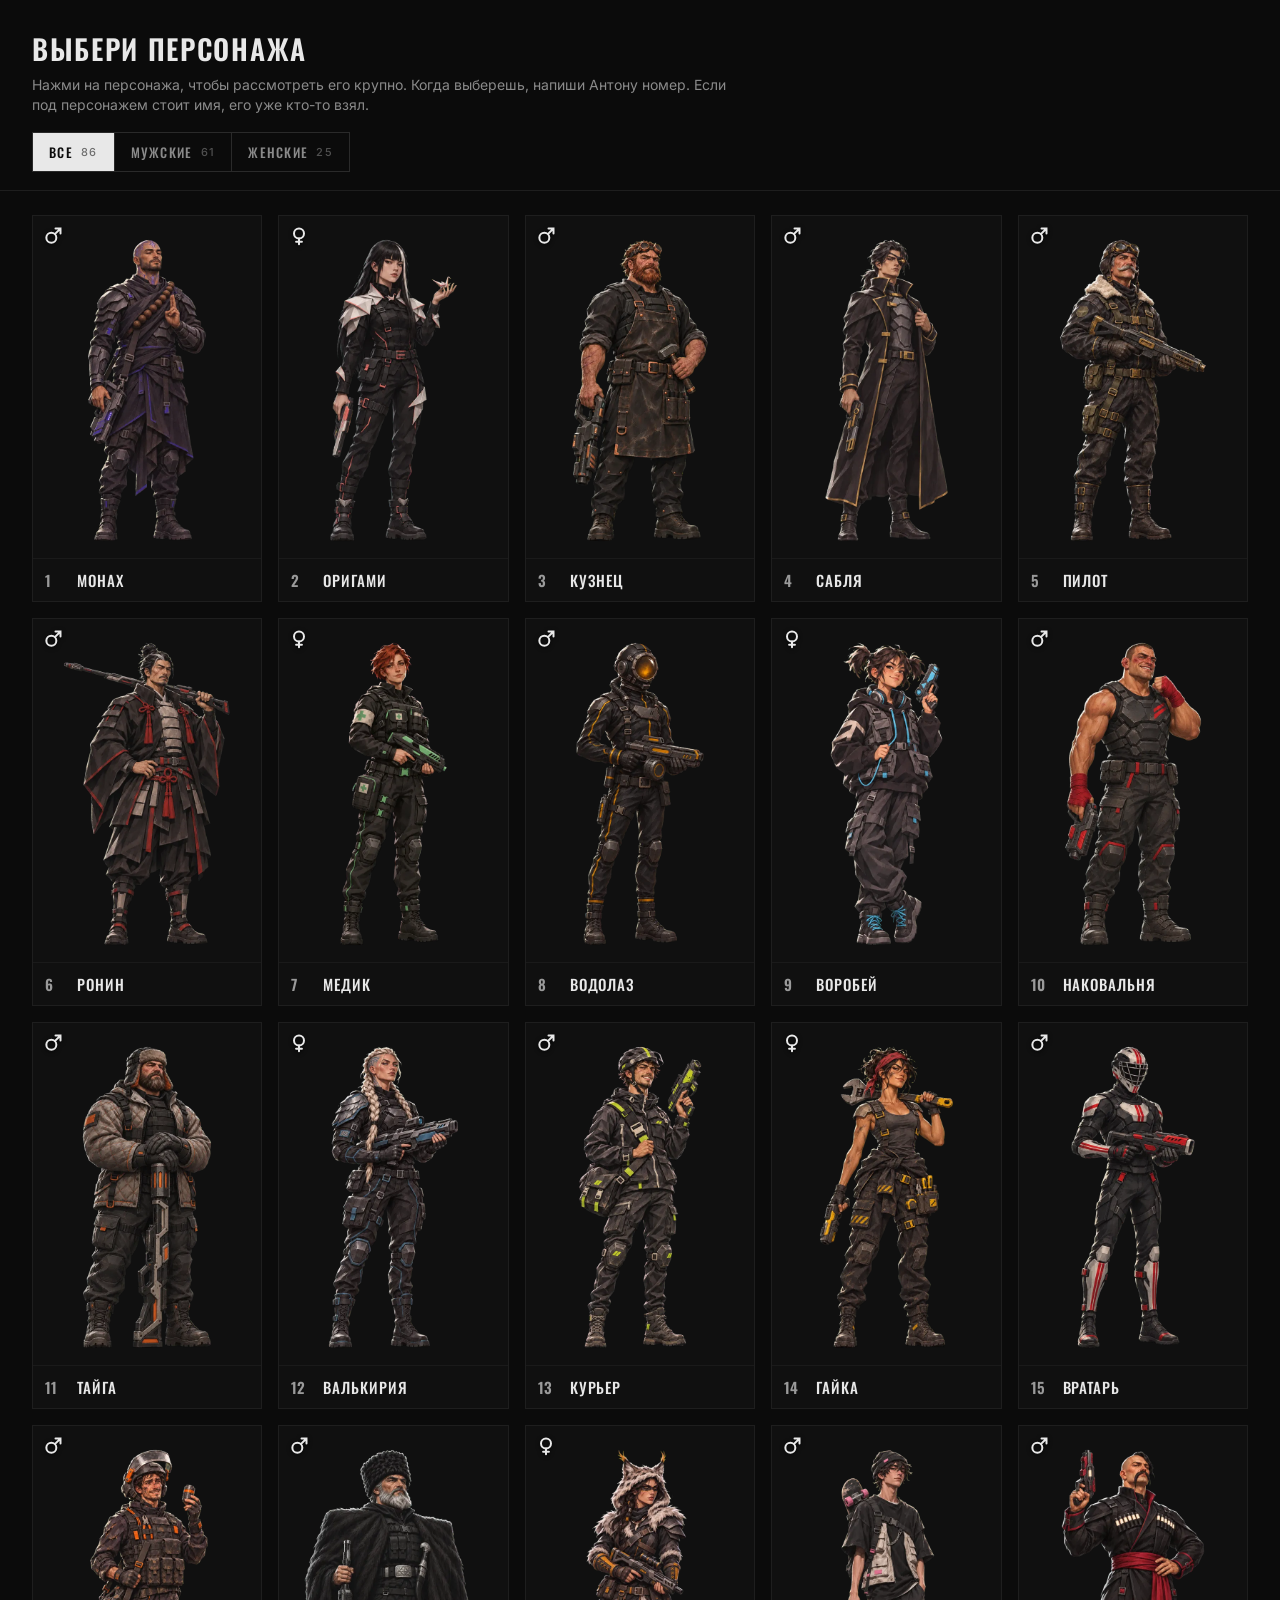
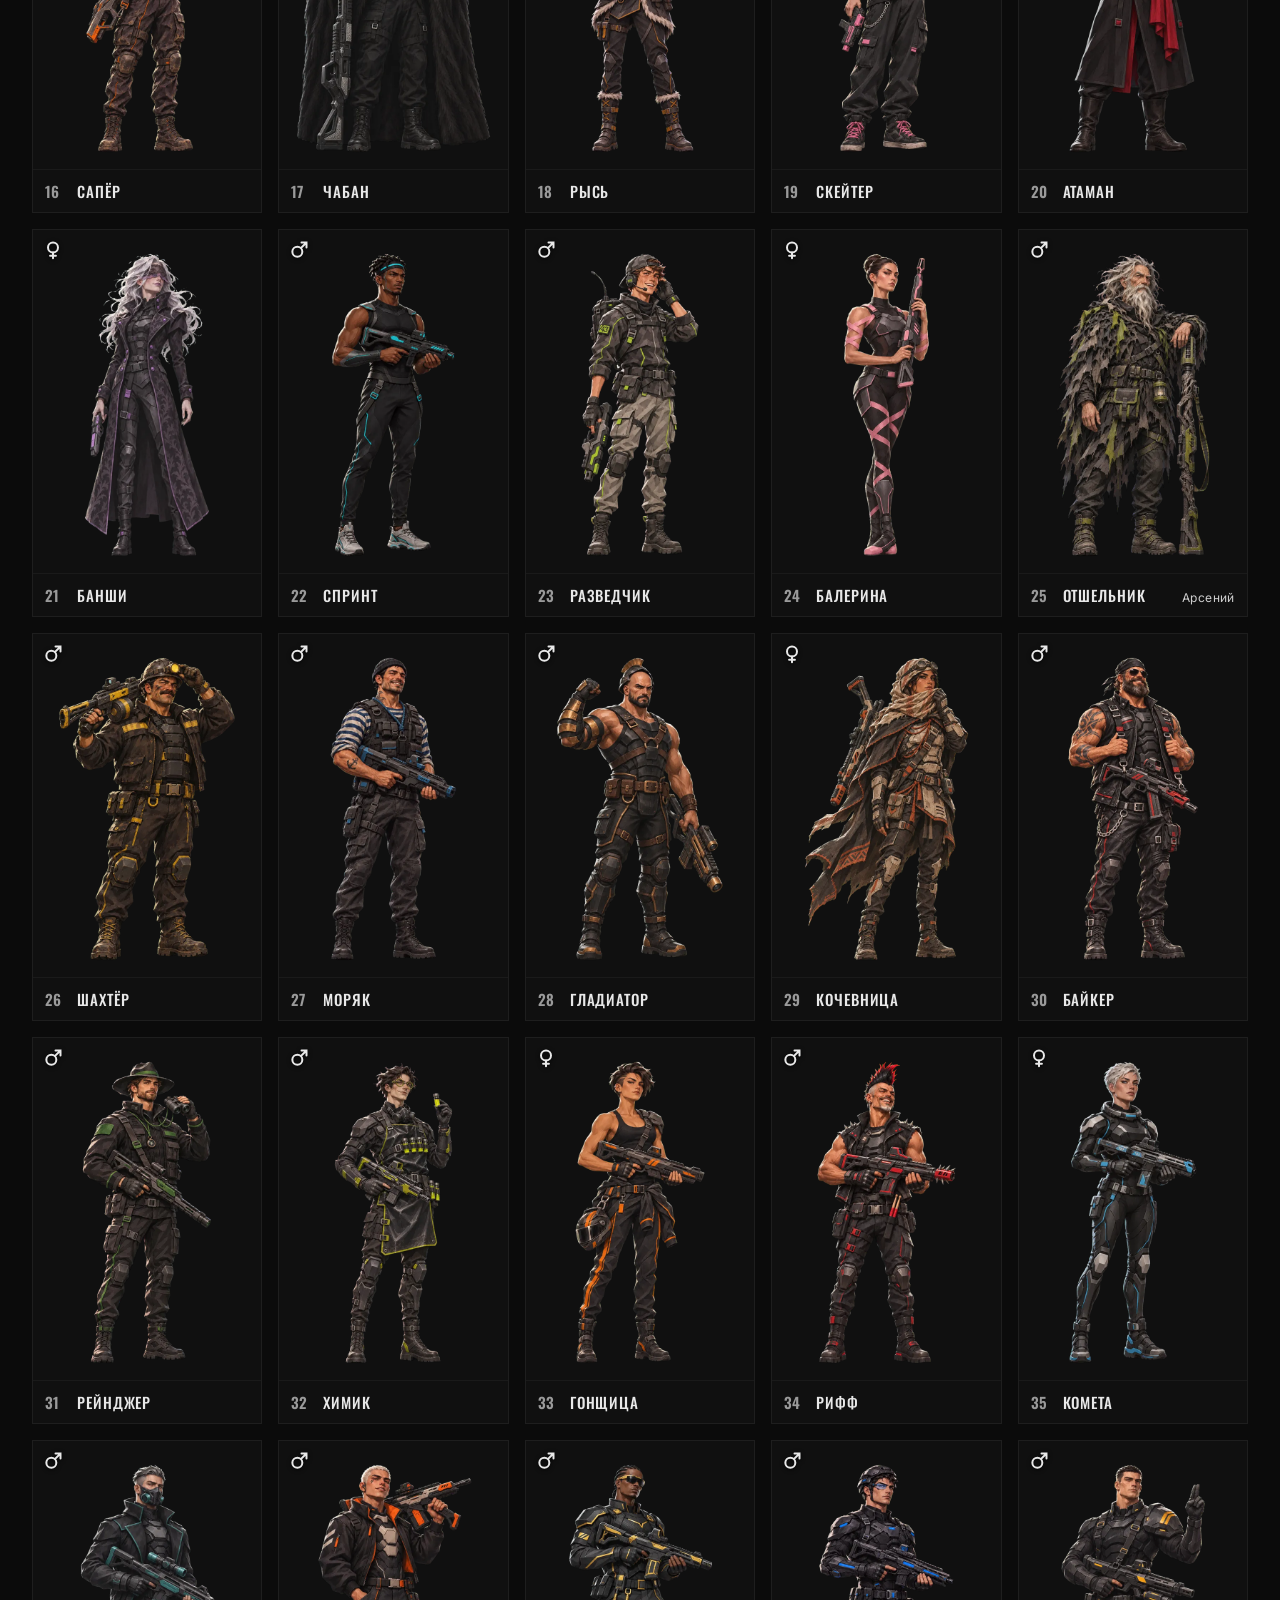
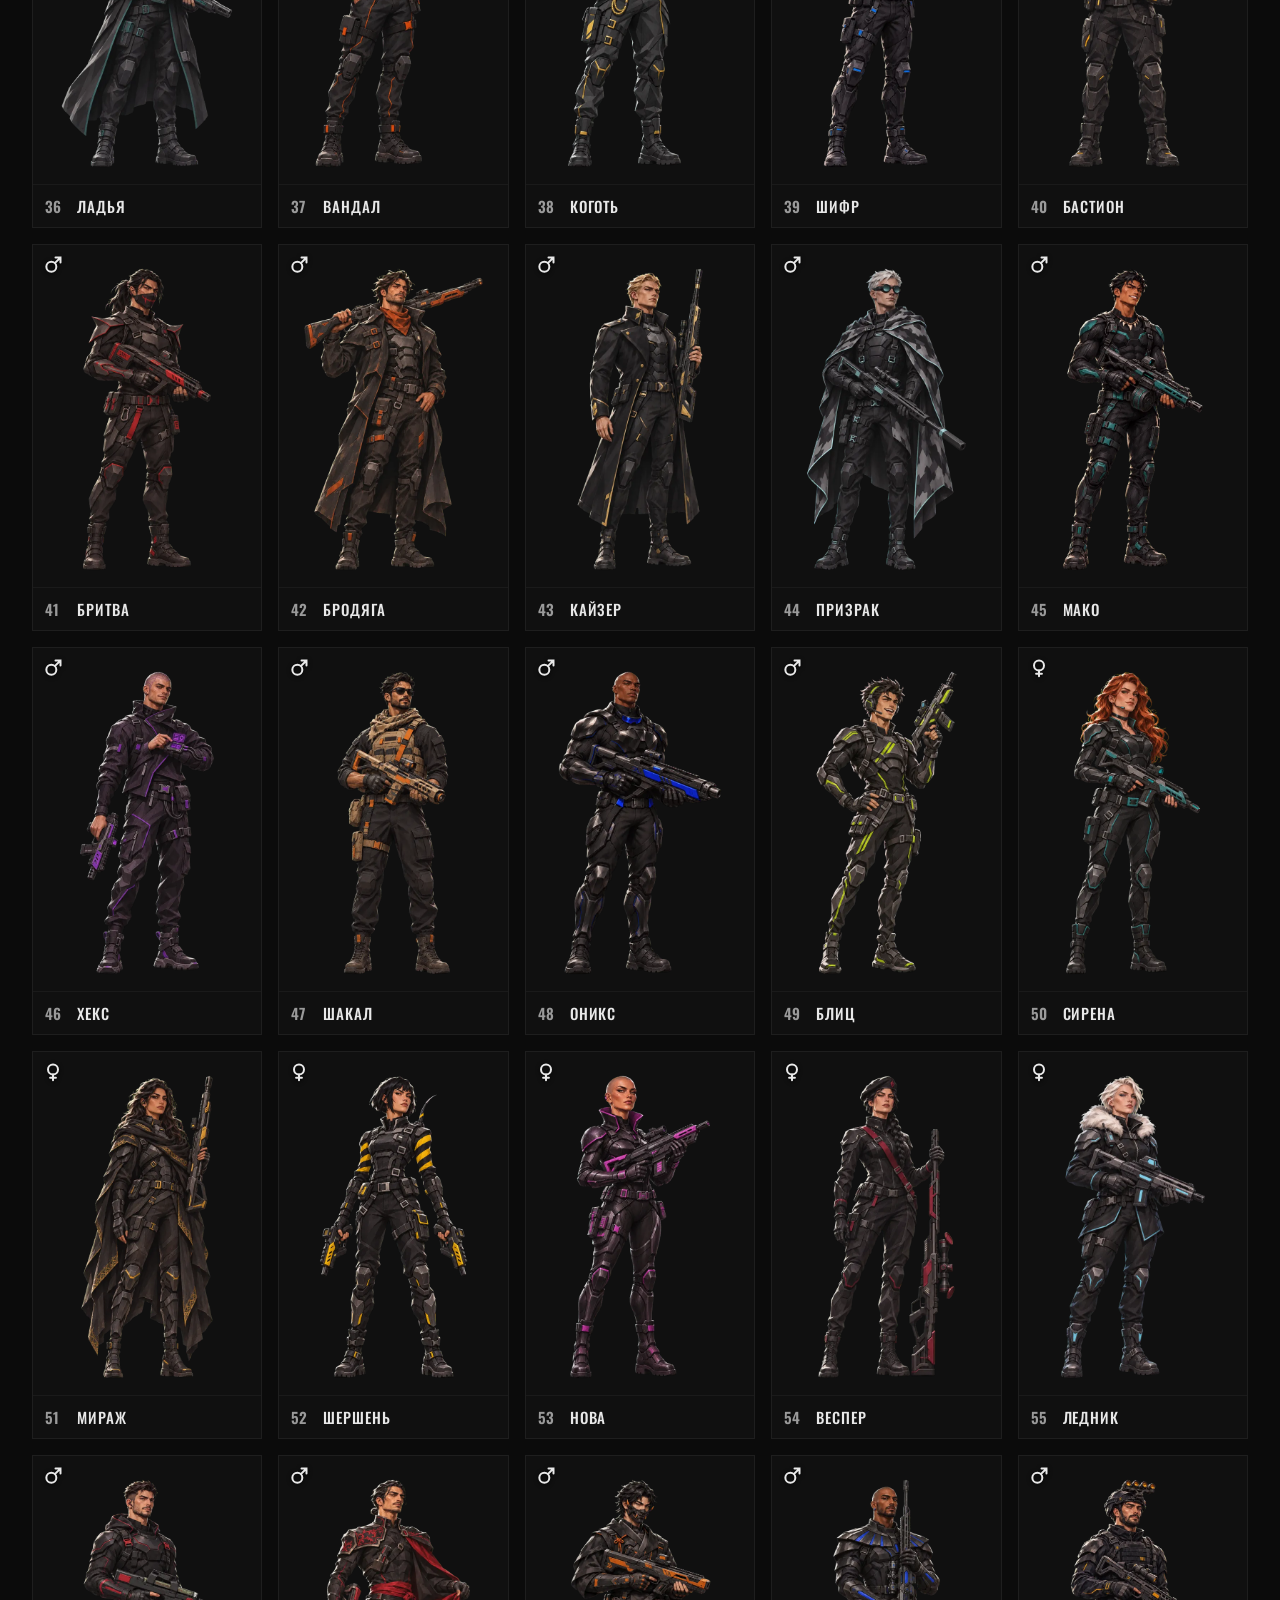
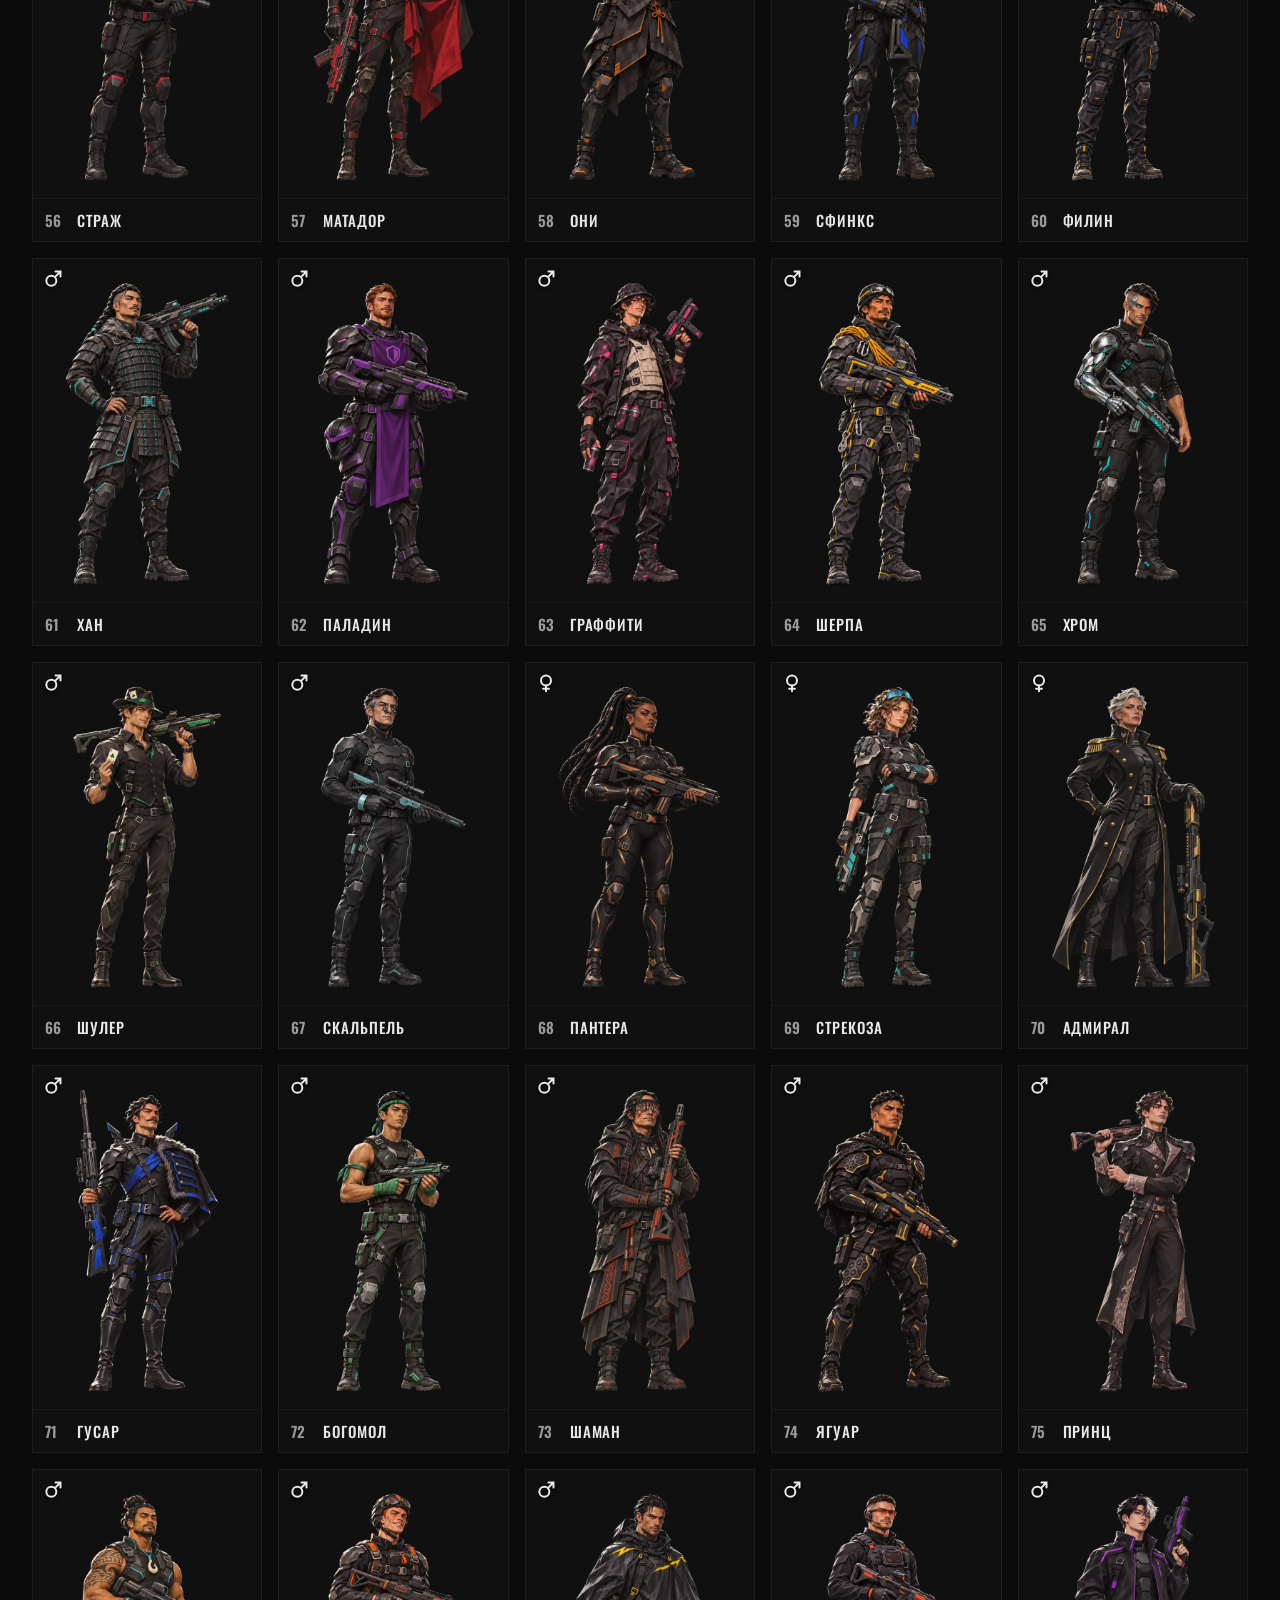
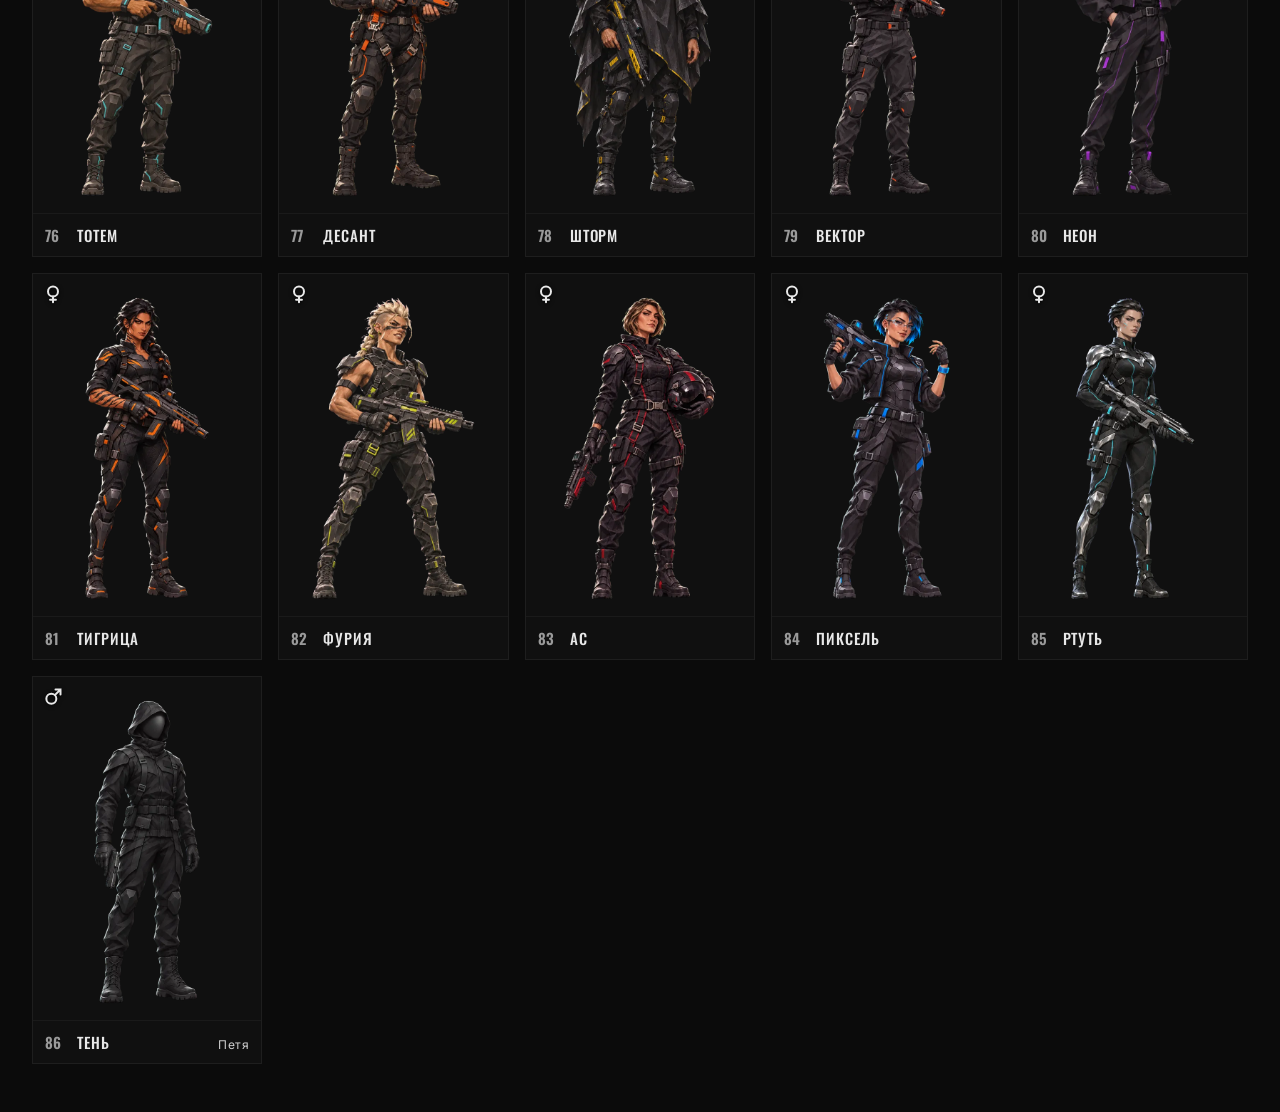
==== commit e3f55774: "Персонажи: № 86 Тень (Петя) Co-Authored-By: Claude Opus 5.5 <noreply@anthropic.com> Claude-Session: " ====
--- a/chars/index.html
+++ b/chars/index.html
@@ -49,7 +49,7 @@
 #pop{padding:0}.pw{grid-template-columns:1fr;max-height:100vh;height:100vh;overflow:auto;border:0}.pw .big{height:60vh;flex:none}.pw .big img{max-height:60vh}.pw .info{border-left:0;border-top:1px solid #1e1e1e;overflow:visible;padding:20px 18px 40px}.pw h2{font-size:32px}.nav{top:30vh}.pw .por{width:160px}}
 </style></head><body>
 <header><h1>Выбери персонажа</h1><div class="sub">Нажми на персонажа, чтобы рассмотреть его крупно. Когда выберешь, напиши Антону номер. Если под персонажем стоит имя, его уже кто-то взял.</div>
-<div class="flt"><button data-g="all" class="on">Все <i>85</i></button><button data-g="m">Мужские <i>60</i></button><button data-g="f">Женские <i>25</i></button></div></header>
+<div class="flt"><button data-g="all" class="on">Все <i>86</i></button><button data-g="m">Мужские <i>61</i></button><button data-g="f">Женские <i>25</i></button></div></header>
 <main>
 <figure class='m' data-g='m' data-who='' data-desc='Спокойный боец с бритой головой в рунных татуировках, роба поверх брони, деревянные чётки.'><div class='tall'><img class='body' src='img/a01.webp' data-p='img/a01p.webp' alt='' loading='lazy'></div><figcaption><span>1</span><b>Монах</b></figcaption></figure>
 <figure class='f' data-g='f' data-who='' data-desc='Длинные чёрные волосы с белой прядью, наплечники из сложенной бумаги, бумажный журавлик на воротнике.'><div class='tall'><img class='body' src='img/a02.webp' data-p='img/a02p.webp' alt='' loading='lazy'></div><figcaption><span>2</span><b>Оригами</b></figcaption></figure>
@@ -136,6 +136,7 @@
 <figure class='f' data-g='f' data-who='' data-desc='Лётчица-истребитель с тёмно-русым каре, чёрный лётный костюм-броня, шлем с красной полосой под мышкой.'><div class='tall'><img class='body' src='img/a83.webp' data-p='img/a83p.webp' alt='' loading='lazy'></div><figcaption><span>83</span><b>Ас</b></figcaption></figure>
 <figure class='f' data-g='f' data-who='' data-desc='Нетраннер с электрически-синим каре и андеркатом, разъёмы за ухом, смарт-очки, укороченная техвир-куртка.'><div class='tall'><img class='body' src='img/a84.webp' data-p='img/a84p.webp' alt='' loading='lazy'></div><figcaption><span>84</span><b>Пиксель</b></figcaption></figure>
 <figure class='f' data-g='f' data-who='' data-desc='Короткие зачёсанные волосы, серебристые кибер-линии на скуле, стелс-костюм с хромированными панелями.'><div class='tall'><img class='body' src='img/a85.webp' data-p='img/a85p.webp' alt='' loading='lazy'></div><figcaption><span>85</span><b>Ртуть</b></figcaption></figure>
+<figure class='m' data-g='m' data-who='Петя' data-desc='Безликая фигура в глубоком чёрном капюшоне, тактическая куртка с ремнями и пистолет у бедра — появляется тихо и бьёт первым.'><div class='tall'><img class='body' src='img/a86.webp' data-p='img/a86p.webp' alt='' loading='lazy'></div><figcaption><span>86</span><b>Тень</b><em>Петя</em></figcaption></figure>
 </main>
 <div id="pop"><div class="pw"><button class="x" title="Закрыть">✕</button><button class="nav l" title="Предыдущий">‹</button><div class="big"><img alt=""></div><div class="info"><div><div class="num"></div><h2></h2><div class="gtag"></div></div><div class="who"></div><p class="desc"></p><div><div class="lbl">Портрет и иконка</div><div class="pics"><img class="por" alt=""><img class="ico" alt=""></div></div><div class="how">Понравился? Напиши Антону номер персонажа.</div></div><button class="nav r" title="Следующий">›</button></div></div>
 <script>
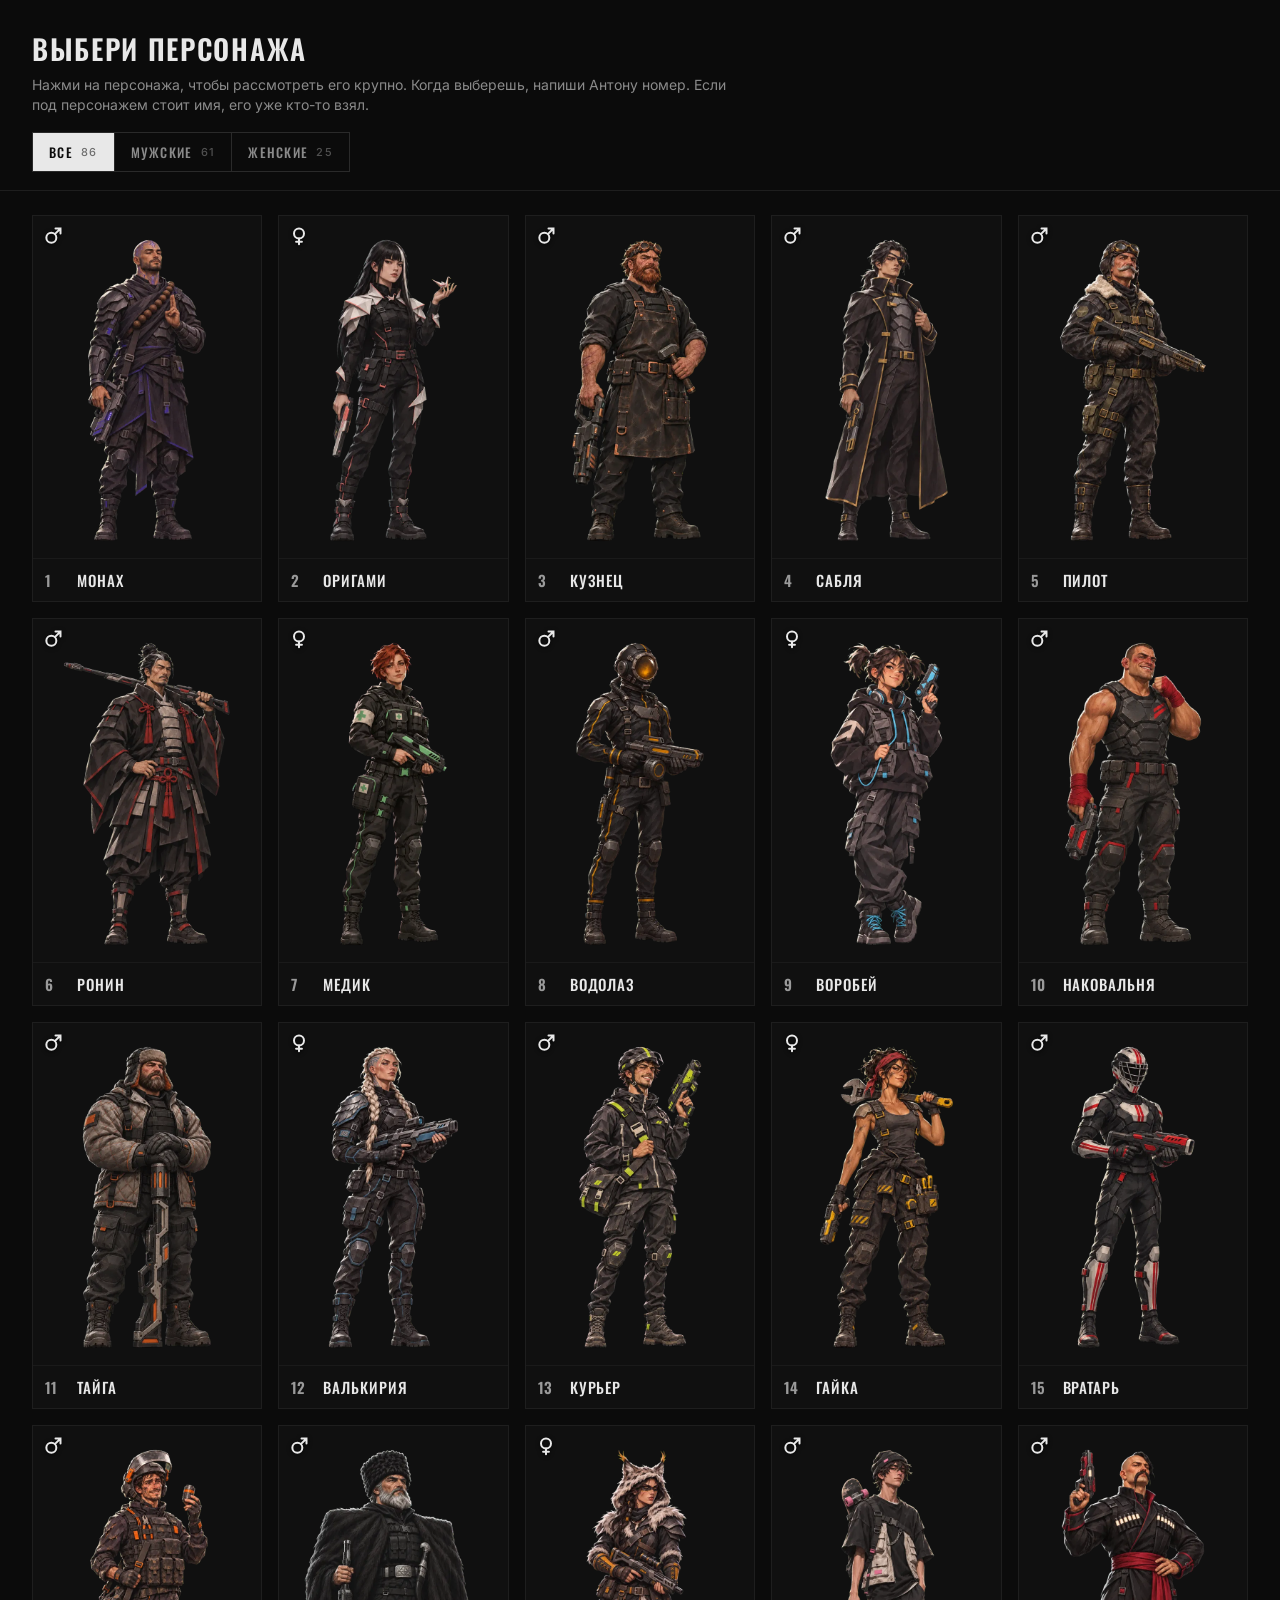
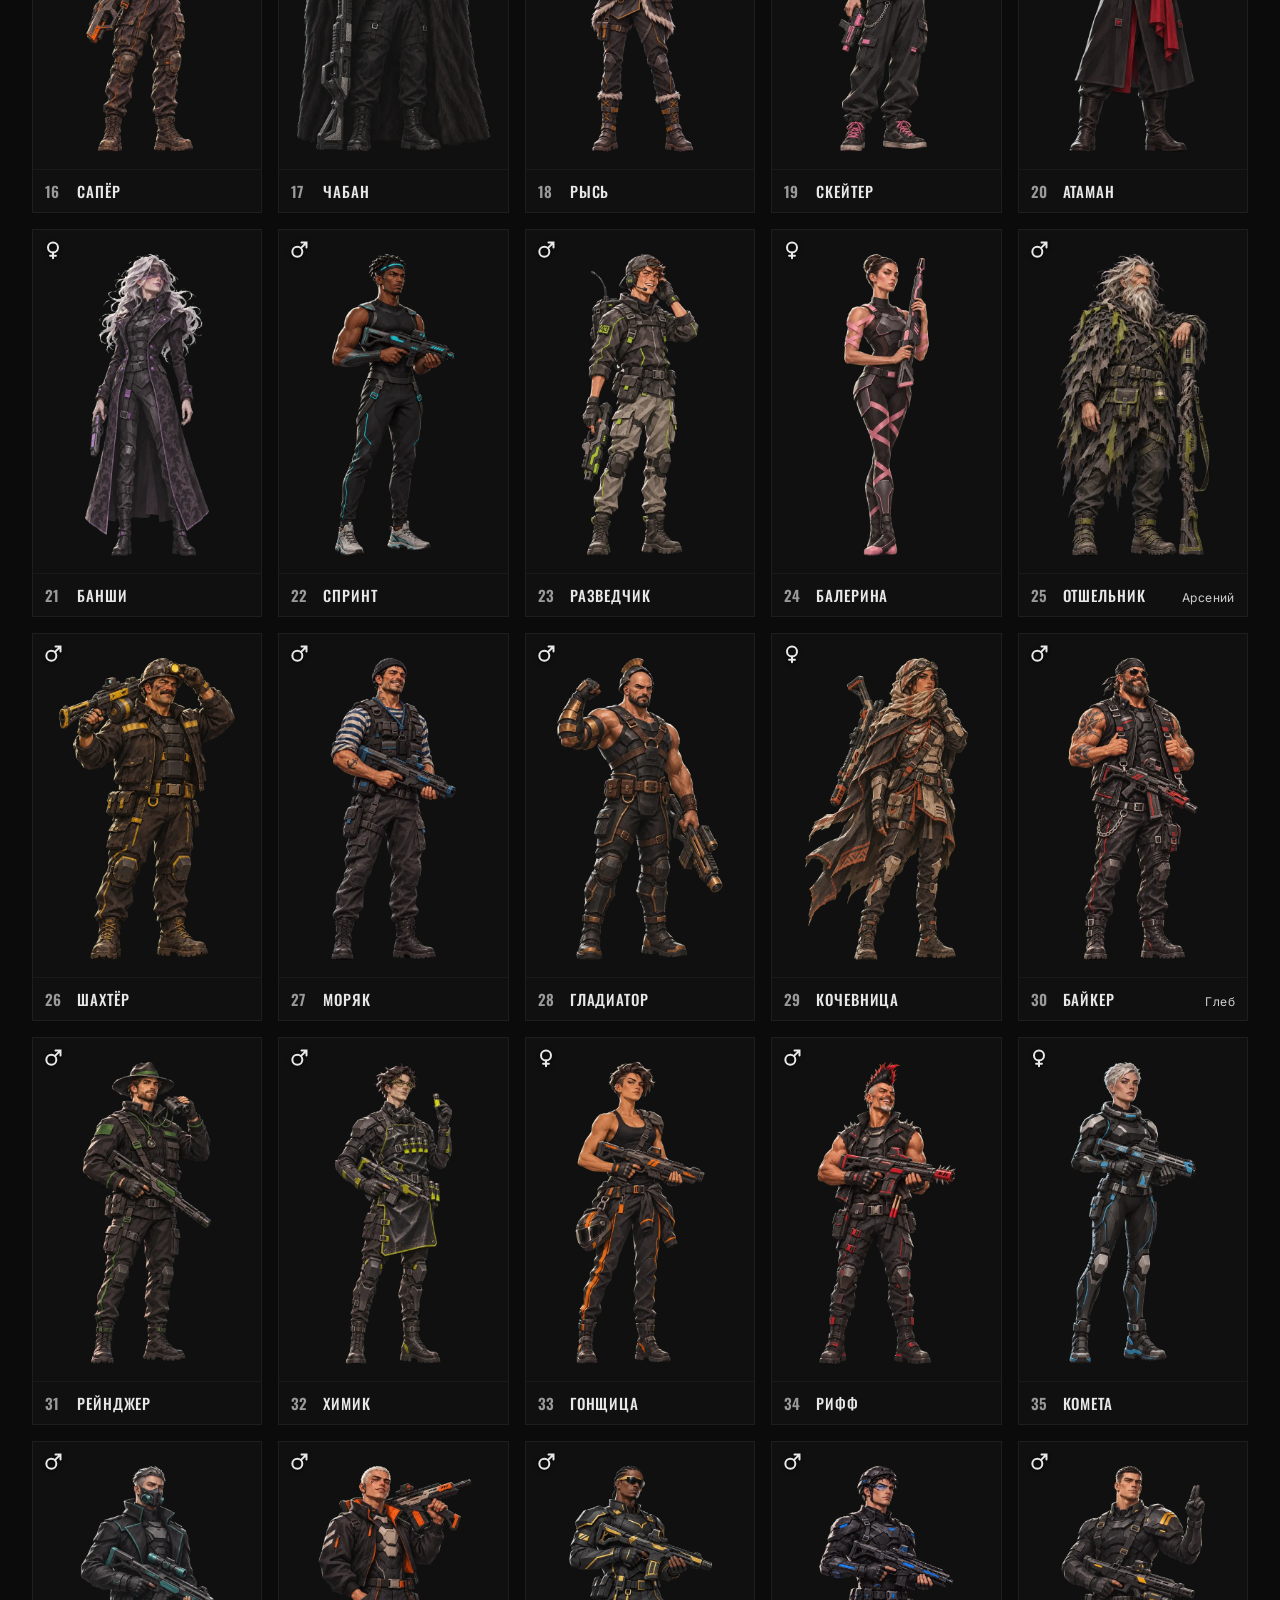
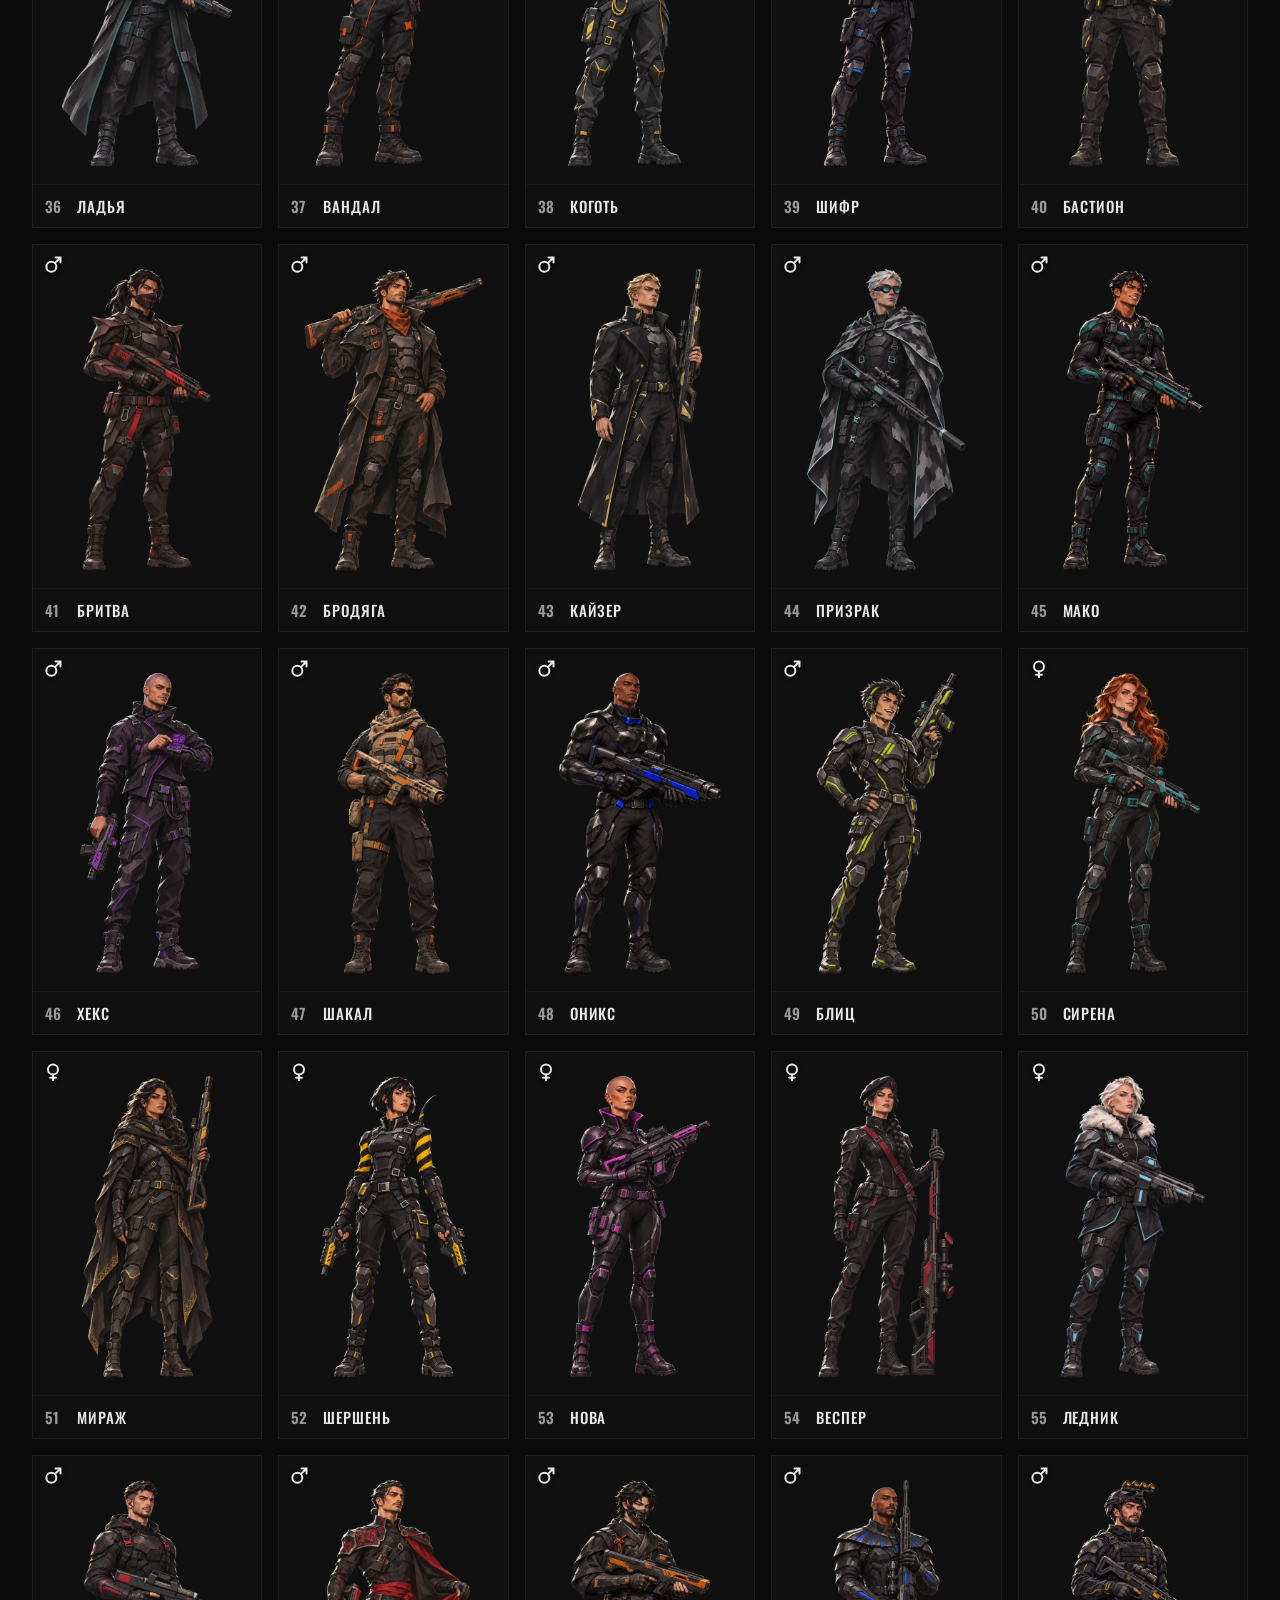
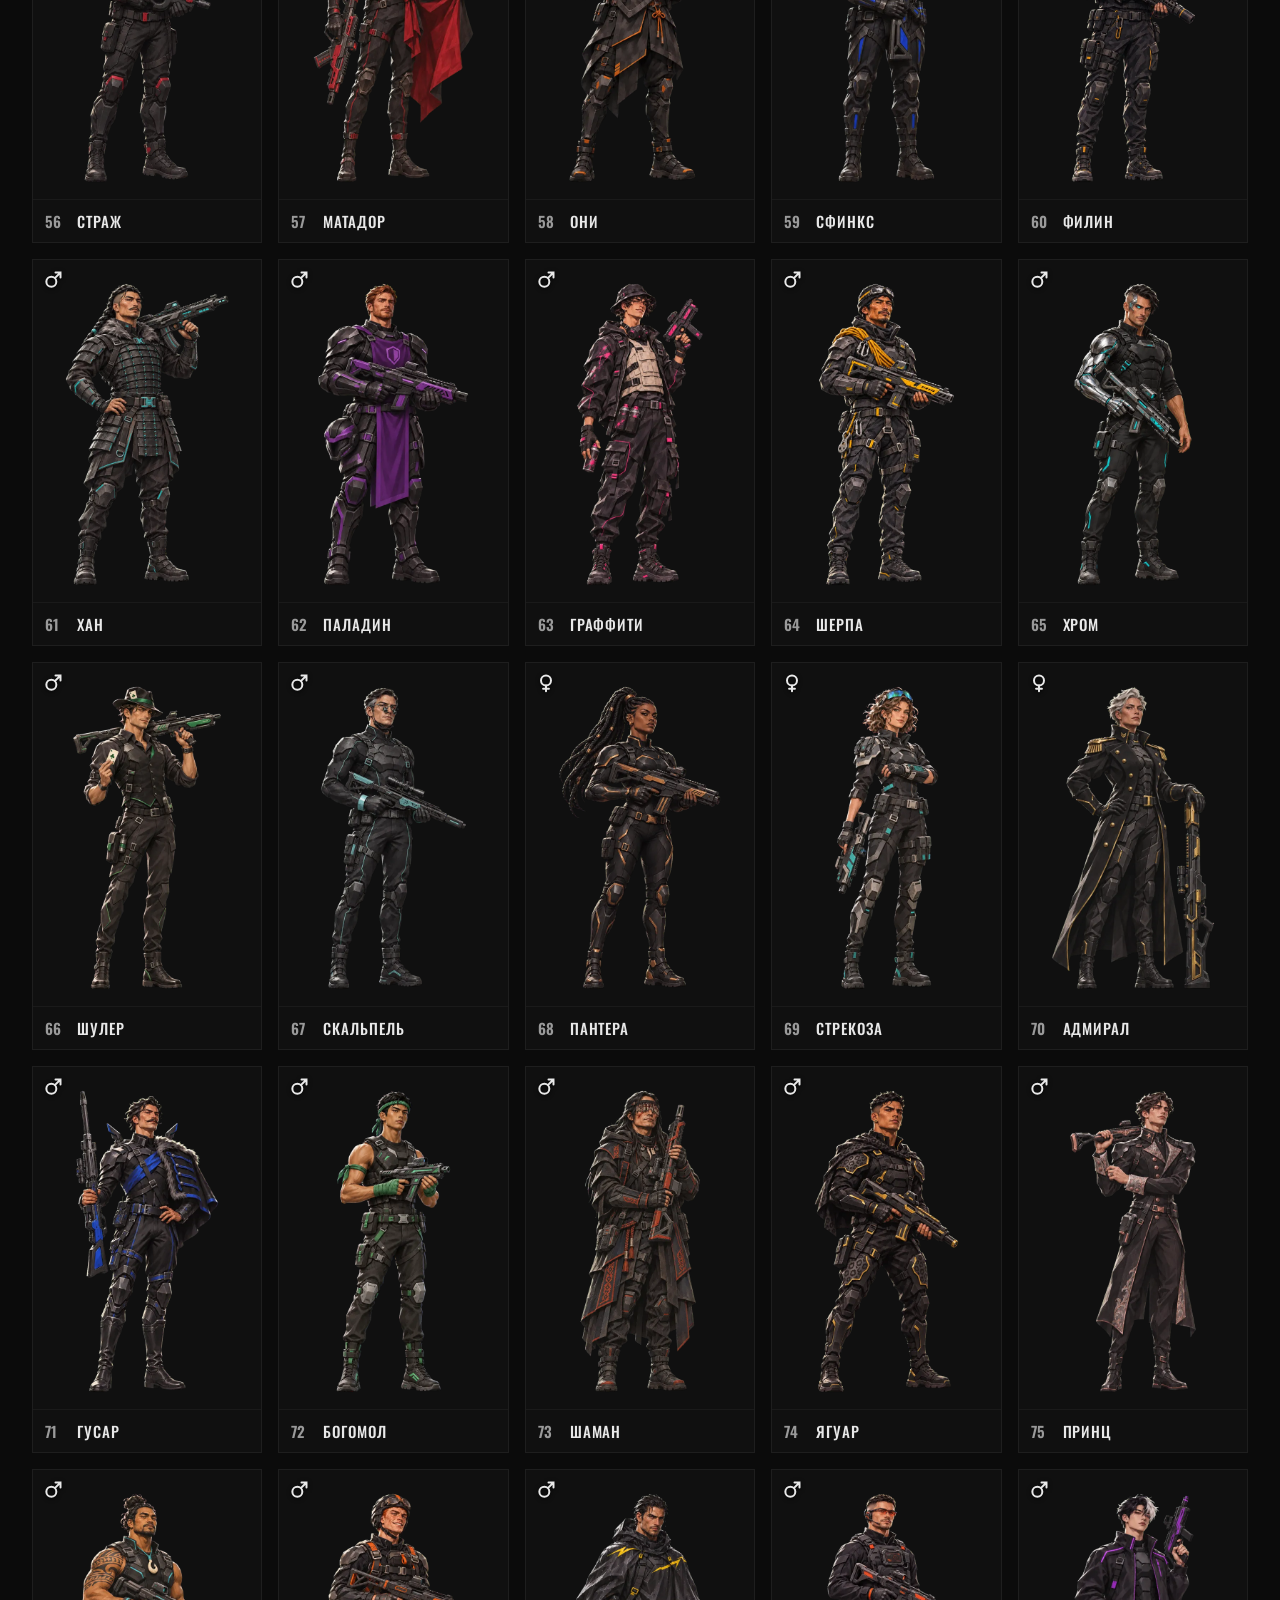
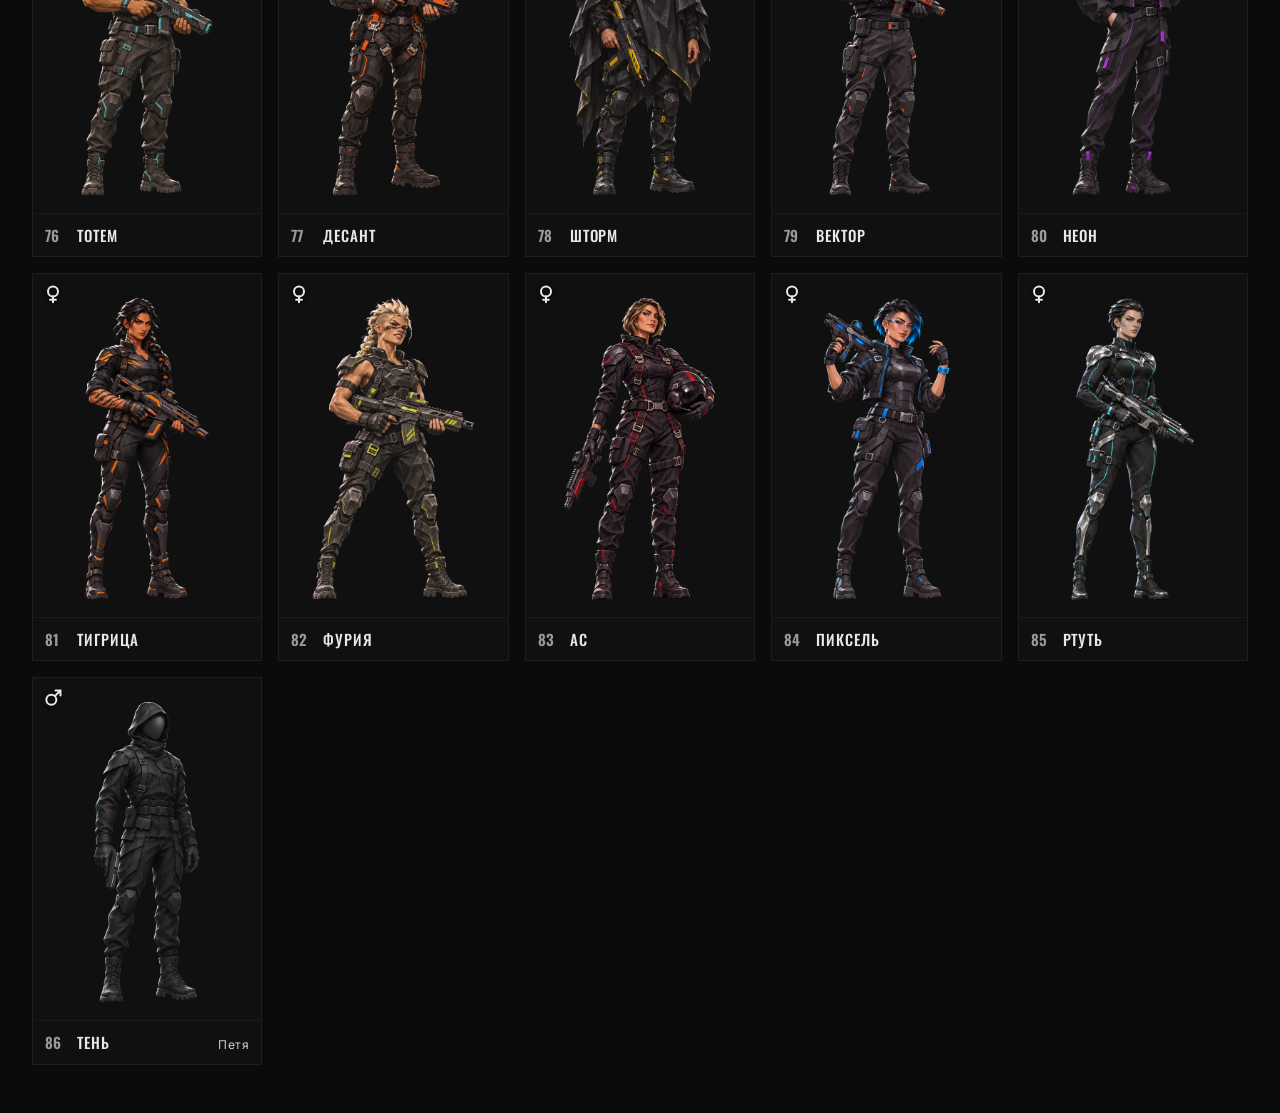
==== commit fe17efd2: "Персонажи: Глеб — Байкер Co-Authored-By: Claude Opus 5.5 <noreply@anthropic.com> Claude-Session: htt" ====
--- a/chars/index.html
+++ b/chars/index.html
@@ -80,7 +80,7 @@
 <figure class='m' data-g='m' data-who='' data-desc='Татуированный моряк в шапочке, тельняшка под жилетом, якорь на предплечье.'><div class='tall'><img class='body' src='img/a27.webp' data-p='img/a27p.webp' alt='' loading='lazy'></div><figcaption><span>27</span><b>Моряк</b></figcaption></figure>
 <figure class='m' data-g='m' data-who='' data-desc='Лысый бородач, бронзовый сегментный наруч, ремни на груди, шлем с гребнем сдвинут назад.'><div class='tall'><img class='body' src='img/a28.webp' data-p='img/a28p.webp' alt='' loading='lazy'></div><figcaption><span>28</span><b>Гладиатор</b></figcaption></figure>
 <figure class='f' data-g='f' data-who='' data-desc='Голова обмотана платком-шемагом, пыльные круглые очки, подведённые глаза, выцветший плащ.'><div class='tall'><img class='body' src='img/a29.webp' data-p='img/a29p.webp' alt='' loading='lazy'></div><figcaption><span>29</span><b>Кочевница</b></figcaption></figure>
-<figure class='m' data-g='m' data-who='' data-desc='Бородач в бандане и очках-авиаторах, кожаный жилет с нашивками, татуировки, цепь.'><div class='tall'><img class='body' src='img/a30.webp' data-p='img/a30p.webp' alt='' loading='lazy'></div><figcaption><span>30</span><b>Байкер</b></figcaption></figure>
+<figure class='m' data-g='m' data-who='Глеб' data-desc='Бородач в бандане и очках-авиаторах, кожаный жилет с нашивками, татуировки, цепь.'><div class='tall'><img class='body' src='img/a30.webp' data-p='img/a30p.webp' alt='' loading='lazy'></div><figcaption><span>30</span><b>Байкер</b><em>Глеб</em></figcaption></figure>
 <figure class='m' data-g='m' data-who='' data-desc='Спокойный следопыт в широкополой шляпе, полевая куртка, компас на шнурке, бинокль.'><div class='tall'><img class='body' src='img/a31.webp' data-p='img/a31p.webp' alt='' loading='lazy'></div><figcaption><span>31</span><b>Рейнджер</b></figcaption></figure>
 <figure class='m' data-g='m' data-who='' data-desc='Худой учёный в круглых лабораторных очках, противогаз на шее, резиновый фартук, колбы на поясе.'><div class='tall'><img class='body' src='img/a32.webp' data-p='img/a32p.webp' alt='' loading='lazy'></div><figcaption><span>32</span><b>Химик</b></figcaption></figure>
 <figure class='f' data-g='f' data-who='' data-desc='Гонщица с андеркатом, комбинезон спущен до пояса, шлем под мышкой, оранжевые полосы.'><div class='tall'><img class='body' src='img/a33.webp' data-p='img/a33p.webp' alt='' loading='lazy'></div><figcaption><span>33</span><b>Гонщица</b></figcaption></figure>
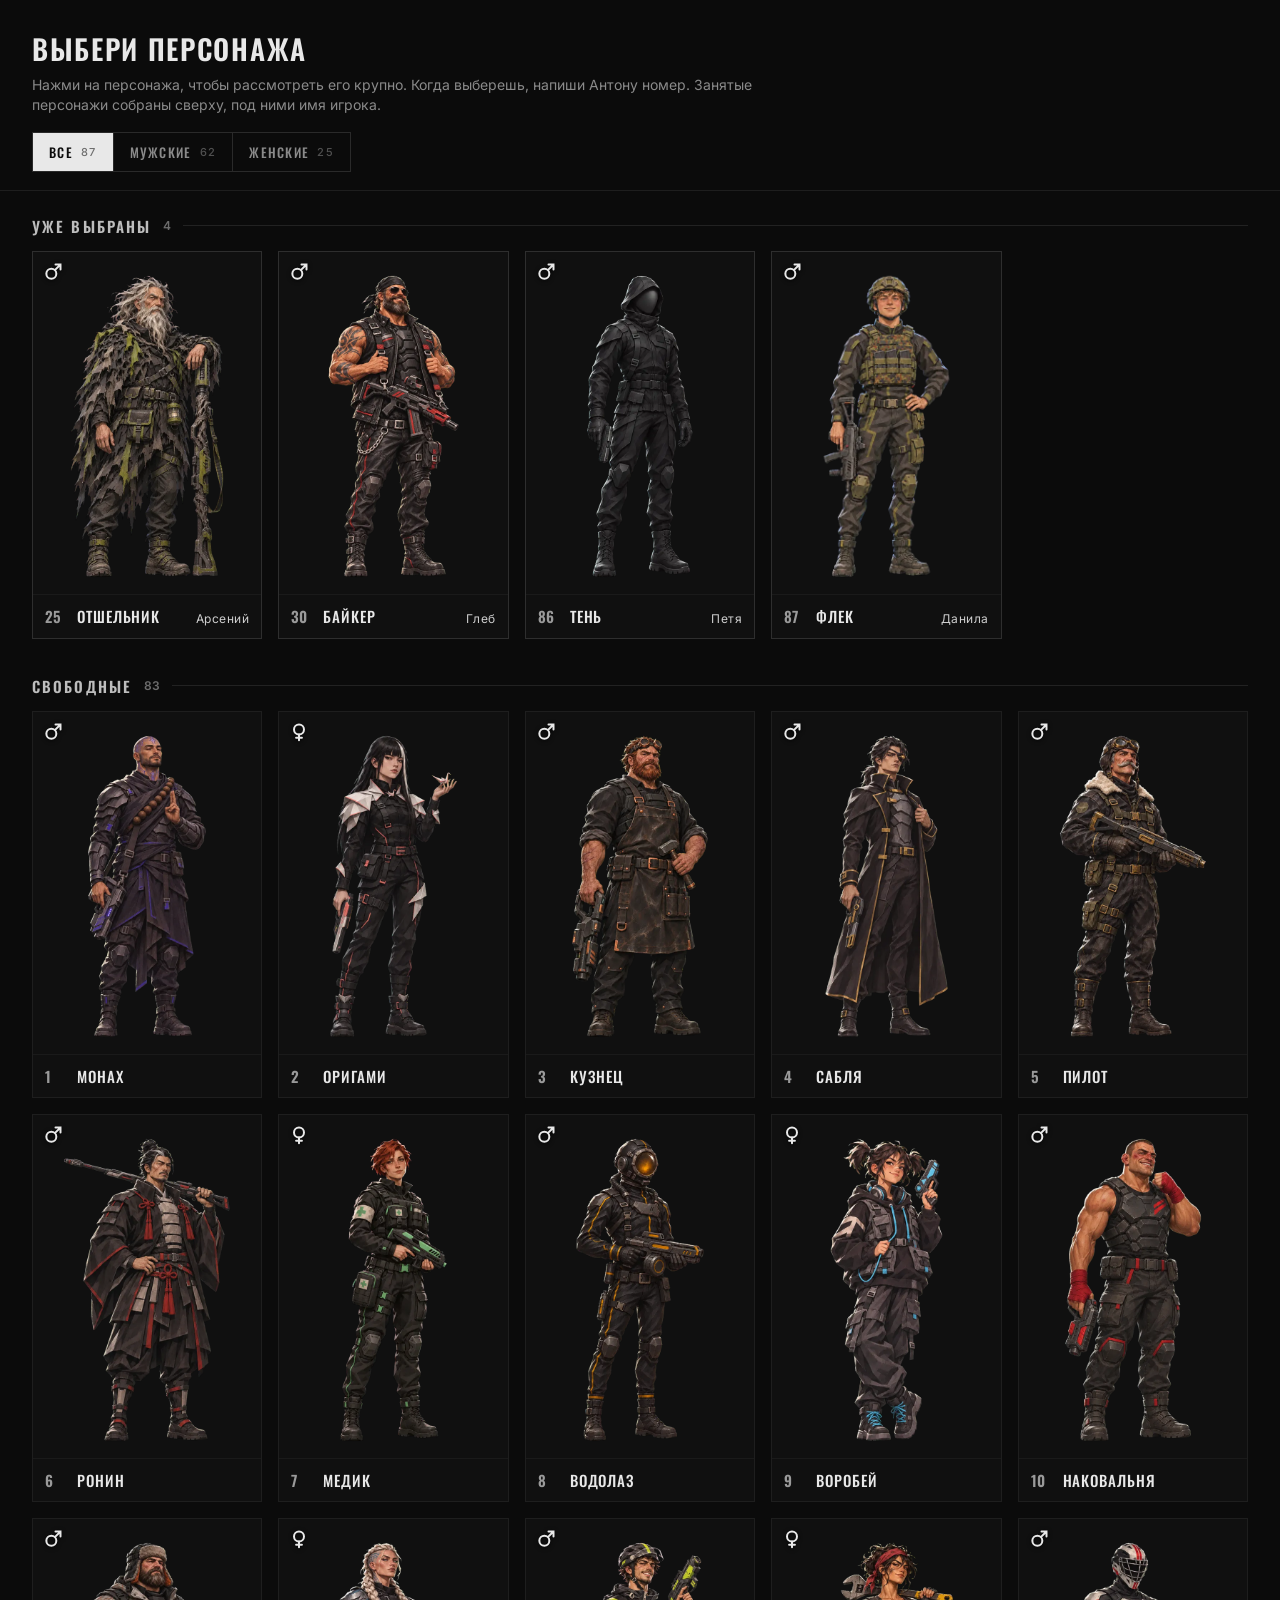
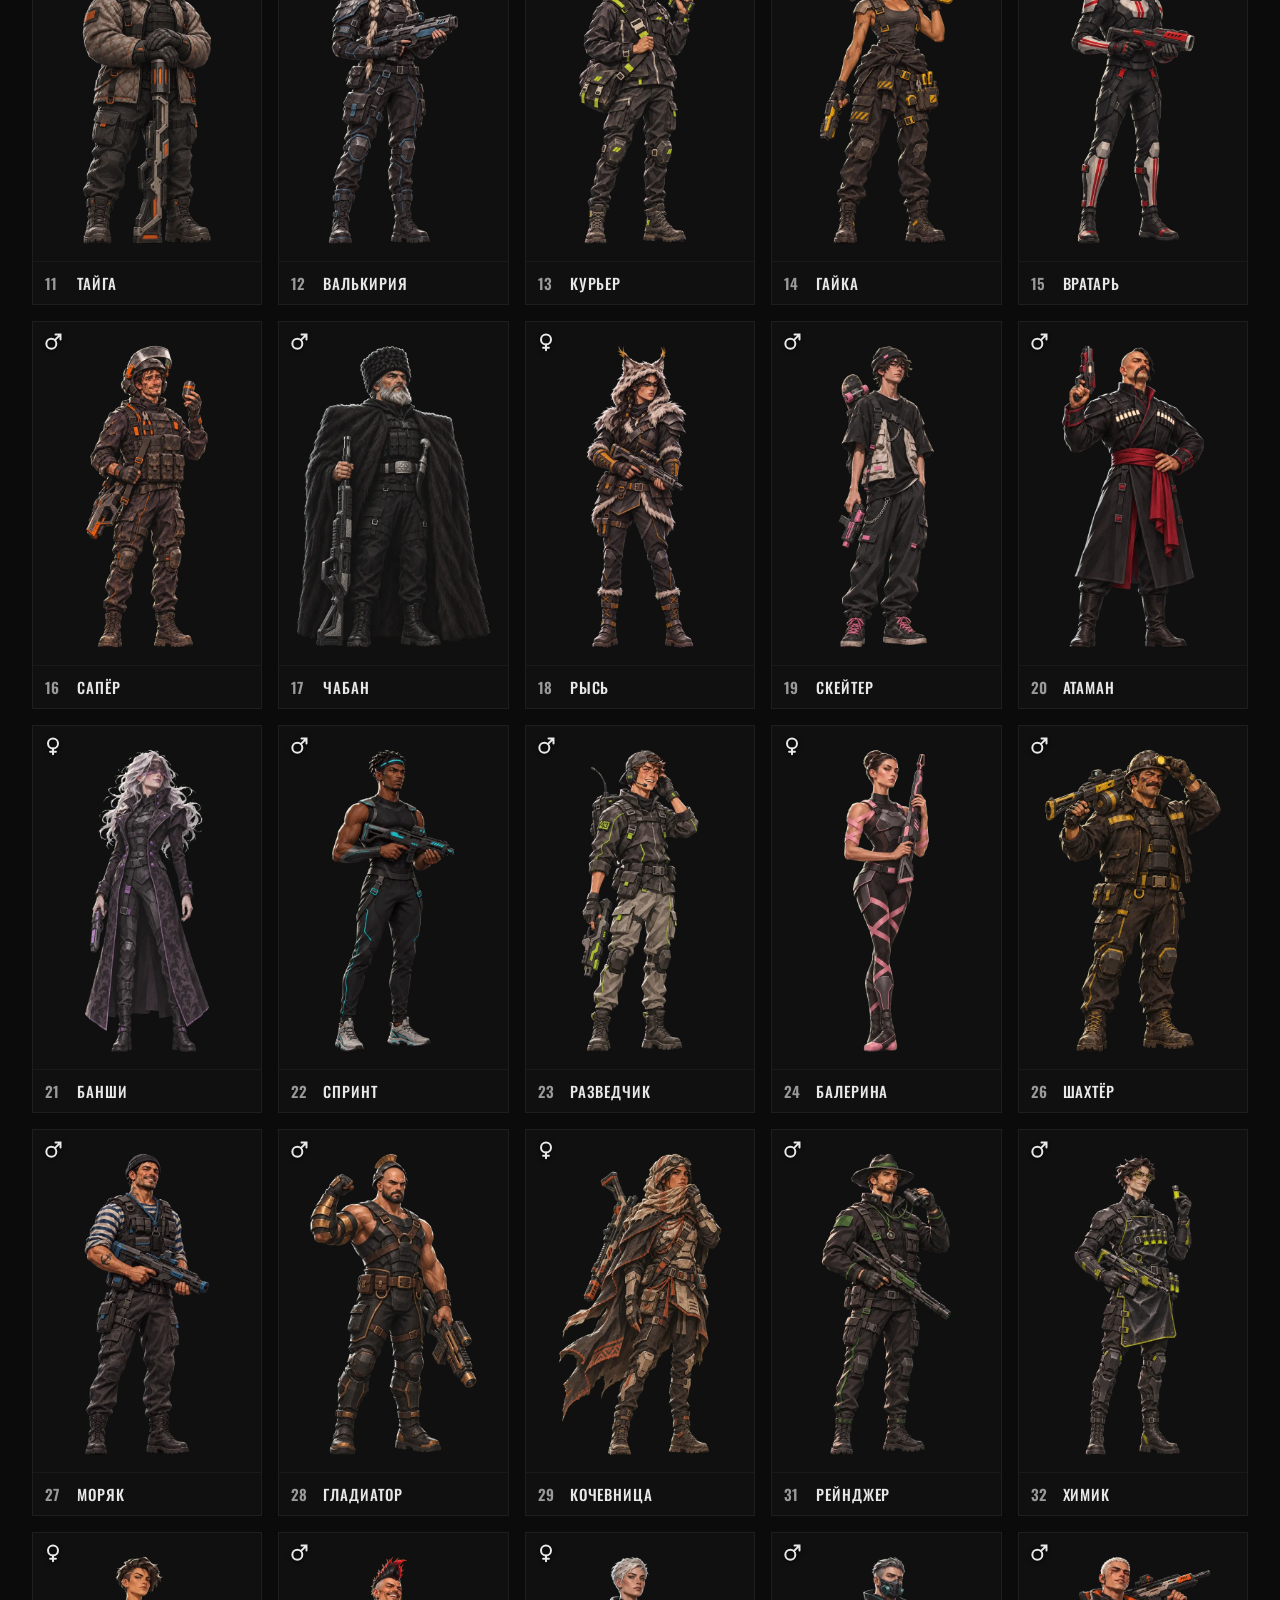
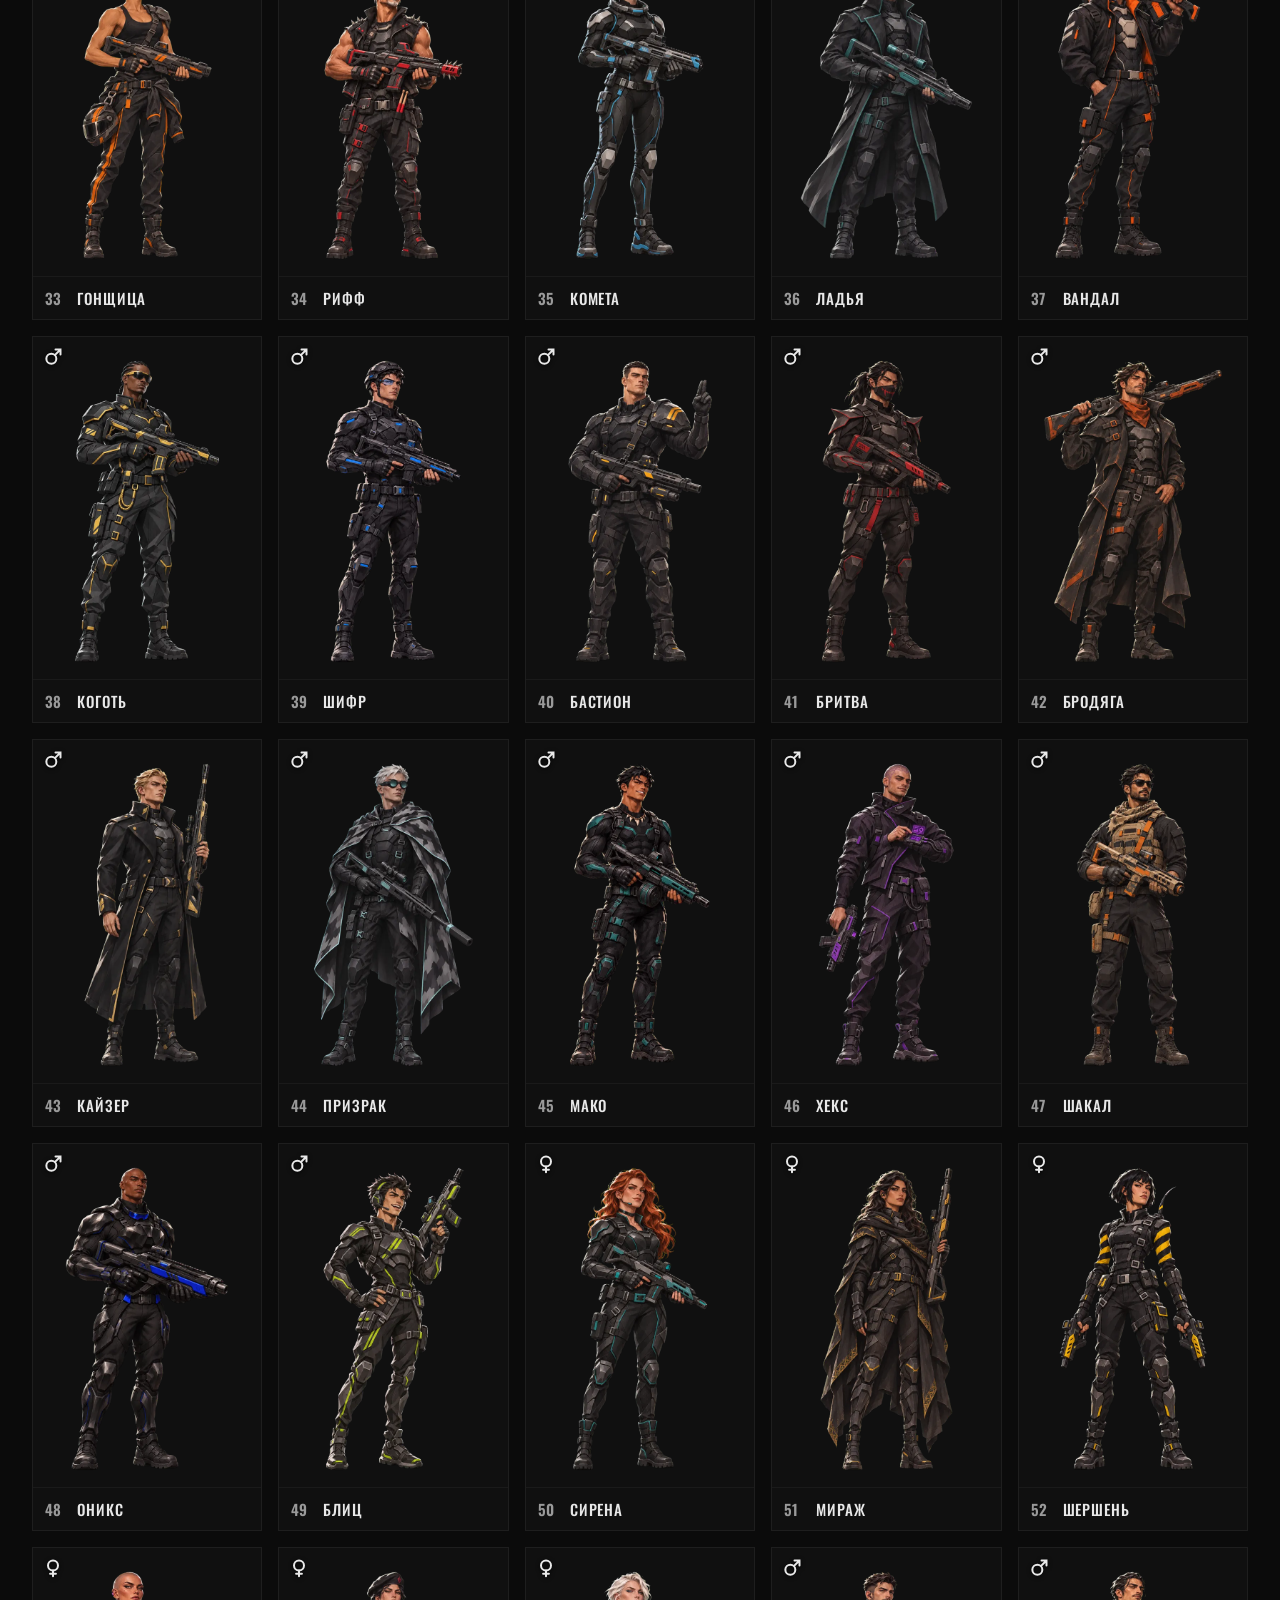
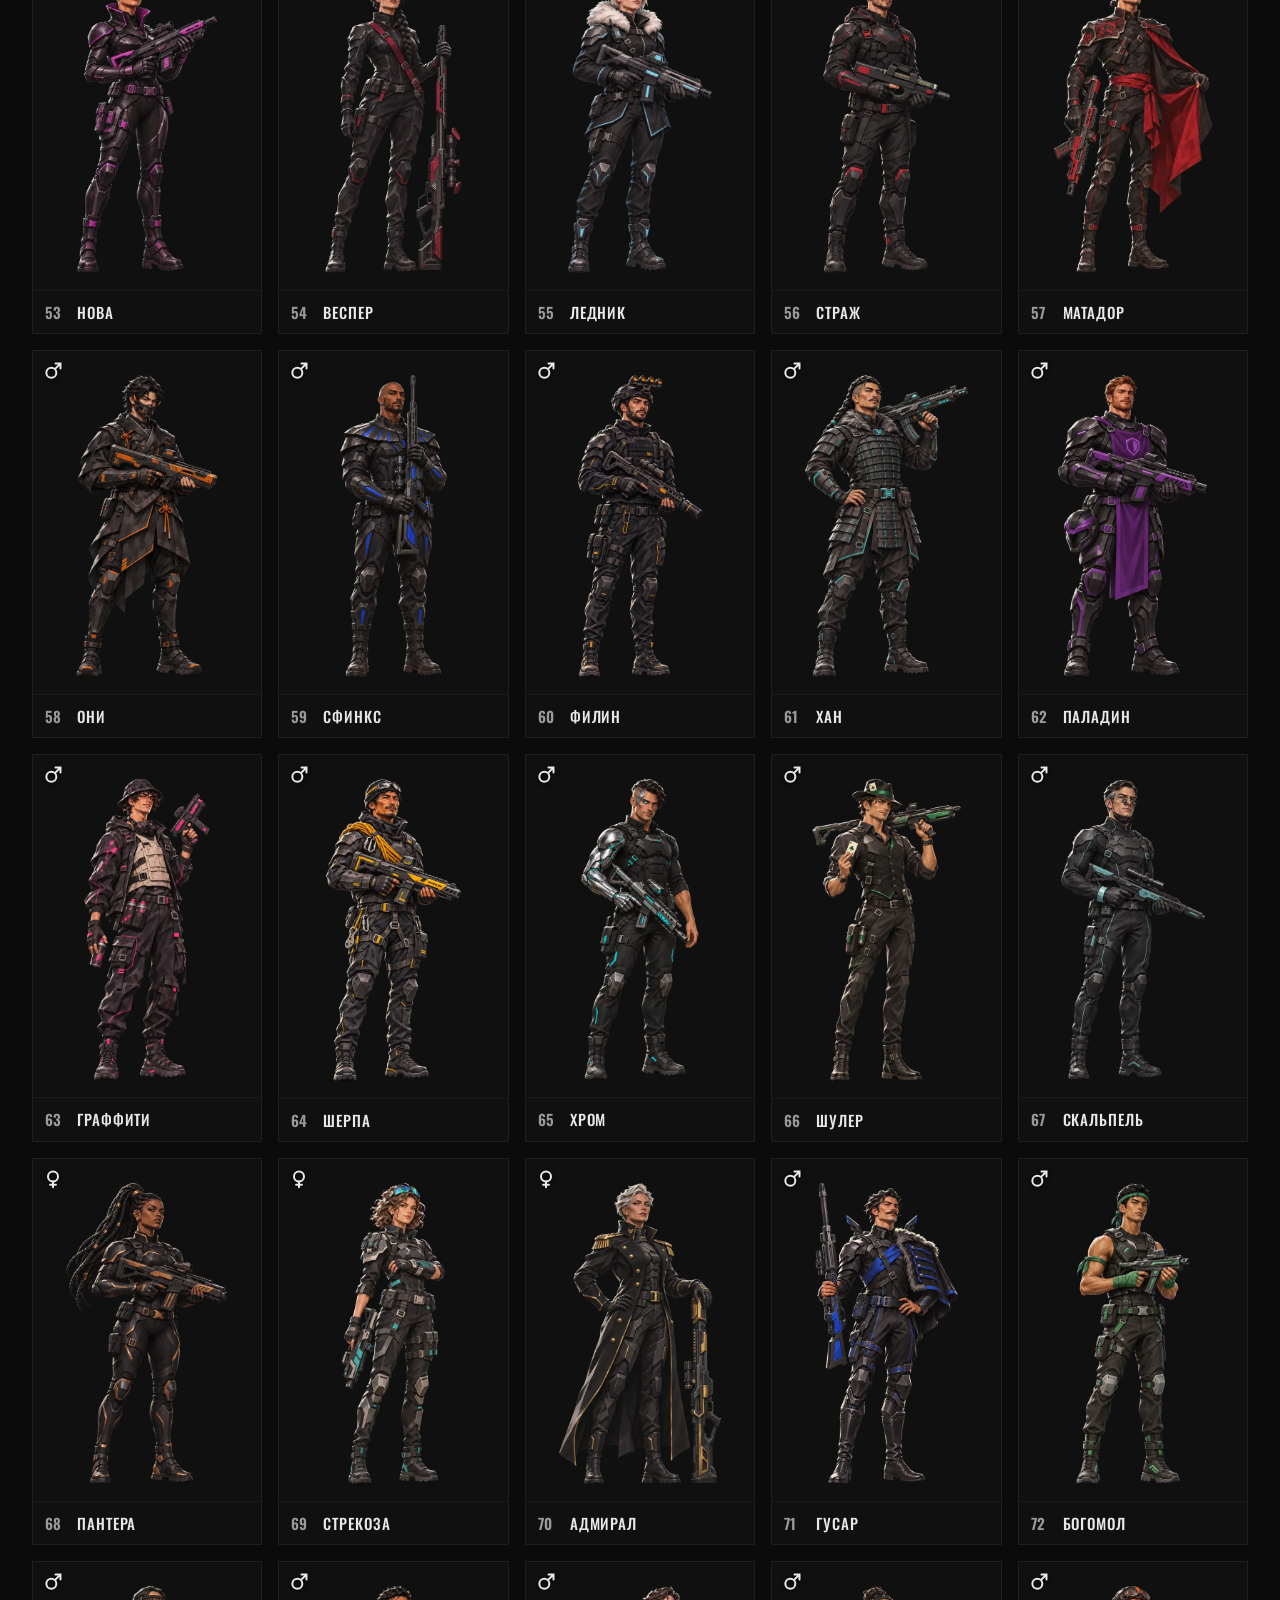
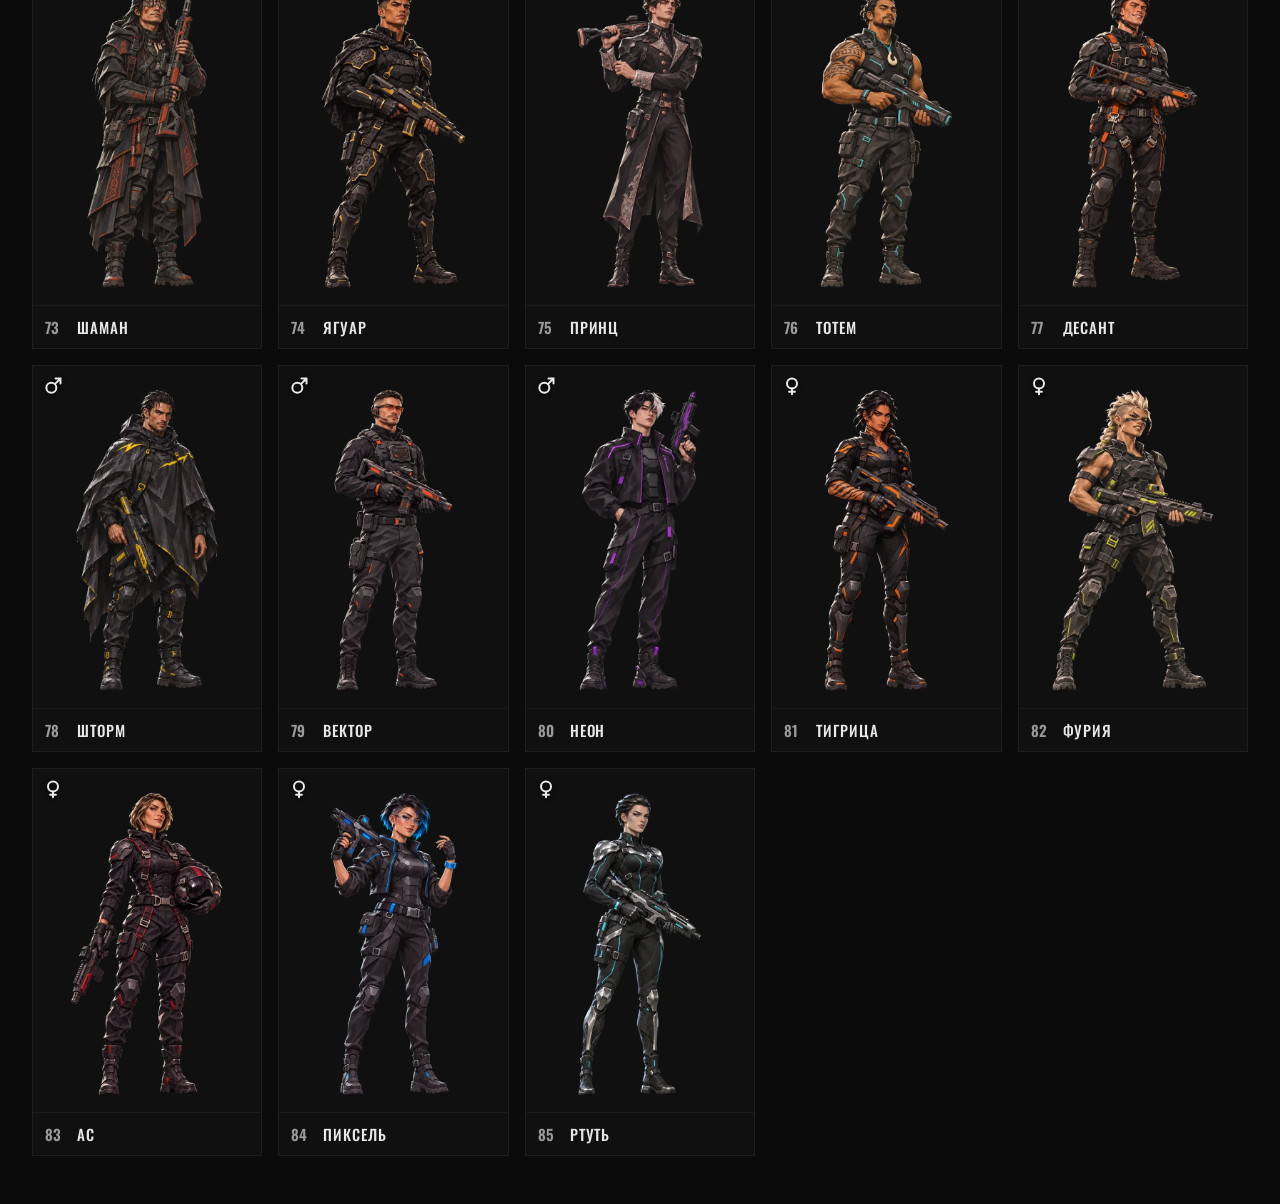
==== commit ce5895f3: "Персонажи: №87 Флек (Данила), выбранные отдельным блоком сверху Co-Authored-By: Claude Opus 5.5 <nor" ====
--- a/chars/index.html
+++ b/chars/index.html
@@ -12,7 +12,7 @@
 .flt button:last-child{border-right:0}.flt button:hover{color:#ddd}
 .flt button.on{background:#e8e8e8;color:#0b0b0b}
 .flt i{font-style:normal;opacity:.55;font-family:Inter,sans-serif;font-size:11px}
-main{display:grid;grid-template-columns:repeat(auto-fill,minmax(190px,1fr));gap:16px;padding:24px 32px 48px}
+main{padding:24px 32px 48px}.sec.hide{display:none}.sec+.sec{margin-top:36px}.sec h3{font:600 15px Oswald,sans-serif;letter-spacing:.14em;text-transform:uppercase;color:#bdbdbd;margin:0 0 14px;display:flex;align-items:center;gap:12px}.sec h3 i{font-style:normal;color:#6c6c6c;font-family:Inter,sans-serif;font-size:12px;letter-spacing:0}.sec h3:after{content:'';flex:1;height:1px;background:#222}.grid{display:grid;grid-template-columns:repeat(auto-fill,minmax(190px,1fr));gap:16px}.taken figure{border-color:#2e2e2e}
 figure{margin:0;background:#101010;border:1px solid #1e1e1e;cursor:pointer;transition:border-color .2s}
 figure:hover{border-color:#3a3a3a}figure.hide{display:none}
 .tall{aspect-ratio:2/3;position:relative;overflow:hidden}
@@ -45,12 +45,17 @@
 .x{top:12px;right:12px;width:40px;height:40px}
 .nav{top:50%;width:44px;height:64px;transform:translateY(-50%)}.nav.l{left:12px}.nav.r{right:12px}
 .x:hover,.nav:hover{border-color:#777;color:#fff}
-@media(max-width:760px){header{padding:20px 16px 14px}main{grid-template-columns:repeat(2,1fr);gap:10px;padding:14px 12px 32px}figcaption{padding:8px 9px;gap:7px}figcaption b{font-size:13px}figcaption em{font-size:11px}.flt button{padding:8px 11px}
+@media(max-width:760px){header{padding:20px 16px 14px}main{padding:14px 12px 32px}.grid{grid-template-columns:repeat(2,1fr);gap:10px}.sec+.sec{margin-top:26px}figcaption{padding:8px 9px;gap:7px}figcaption b{font-size:13px}figcaption em{font-size:11px}.flt button{padding:8px 11px}
 #pop{padding:0}.pw{grid-template-columns:1fr;max-height:100vh;height:100vh;overflow:auto;border:0}.pw .big{height:60vh;flex:none}.pw .big img{max-height:60vh}.pw .info{border-left:0;border-top:1px solid #1e1e1e;overflow:visible;padding:20px 18px 40px}.pw h2{font-size:32px}.nav{top:30vh}.pw .por{width:160px}}
 </style></head><body>
-<header><h1>Выбери персонажа</h1><div class="sub">Нажми на персонажа, чтобы рассмотреть его крупно. Когда выберешь, напиши Антону номер. Если под персонажем стоит имя, его уже кто-то взял.</div>
-<div class="flt"><button data-g="all" class="on">Все <i>86</i></button><button data-g="m">Мужские <i>61</i></button><button data-g="f">Женские <i>25</i></button></div></header>
-<main>
+<header><h1>Выбери персонажа</h1><div class="sub">Нажми на персонажа, чтобы рассмотреть его крупно. Когда выберешь, напиши Антону номер. Занятые персонажи собраны сверху, под ними имя игрока.</div>
+<div class="flt"><button data-g="all" class="on">Все <i>87</i></button><button data-g="m">Мужские <i>62</i></button><button data-g="f">Женские <i>25</i></button></div></header>
+<main><section class="sec taken"><h3>Уже выбраны <i></i></h3><div class="grid">
+<figure class='m' data-g='m' data-who='Арсений' data-desc='Старик с длинными спутанными седыми волосами в накидке из маскировочной сетки, фонарь на поясе.'><div class='tall'><img class='body' src='img/a25.webp' data-p='img/a25p.webp' alt='' loading='lazy'></div><figcaption><span>25</span><b>Отшельник</b><em>Арсений</em></figcaption></figure>
+<figure class='m' data-g='m' data-who='Глеб' data-desc='Бородач в бандане и очках-авиаторах, кожаный жилет с нашивками, татуировки, цепь.'><div class='tall'><img class='body' src='img/a30.webp' data-p='img/a30p.webp' alt='' loading='lazy'></div><figcaption><span>30</span><b>Байкер</b><em>Глеб</em></figcaption></figure>
+<figure class='m' data-g='m' data-who='Петя' data-desc='Безликая фигура в глубоком чёрном капюшоне, тактическая куртка с ремнями и пистолет у бедра — появляется тихо и бьёт первым.'><div class='tall'><img class='body' src='img/a86.webp' data-p='img/a86p.webp' alt='' loading='lazy'></div><figcaption><span>86</span><b>Тень</b><em>Петя</em></figcaption></figure>
+<figure class='m' data-g='m' data-who='Данила' data-desc='Весёлый штурмовик в оливковом шлеме и плитоноске флектарн, с компактным «Скорпионом» у бедра — всегда на позитиве, даже под огнём.'><div class='tall'><img class='body' src='img/a87.webp' data-p='img/a87p.webp' alt='' loading='lazy'></div><figcaption><span>87</span><b>Флек</b><em>Данила</em></figcaption></figure>
+</div></section><section class="sec free"><h3>Свободные <i></i></h3><div class="grid">
 <figure class='m' data-g='m' data-who='' data-desc='Спокойный боец с бритой головой в рунных татуировках, роба поверх брони, деревянные чётки.'><div class='tall'><img class='body' src='img/a01.webp' data-p='img/a01p.webp' alt='' loading='lazy'></div><figcaption><span>1</span><b>Монах</b></figcaption></figure>
 <figure class='f' data-g='f' data-who='' data-desc='Длинные чёрные волосы с белой прядью, наплечники из сложенной бумаги, бумажный журавлик на воротнике.'><div class='tall'><img class='body' src='img/a02.webp' data-p='img/a02p.webp' alt='' loading='lazy'></div><figcaption><span>2</span><b>Оригами</b></figcaption></figure>
 <figure class='m' data-g='m' data-who='' data-desc='Рыжебородый здоровяк в кожаном фартуке поверх брони, сварочные очки на лбу, медные заклёпки.'><div class='tall'><img class='body' src='img/a03.webp' data-p='img/a03p.webp' alt='' loading='lazy'></div><figcaption><span>3</span><b>Кузнец</b></figcaption></figure>
@@ -75,12 +80,10 @@
 <figure class='m' data-g='m' data-who='' data-desc='Поджарый бегун с повязкой на голове, тонкие светящиеся импланты на скуле и кибер-предплечье.'><div class='tall'><img class='body' src='img/a22.webp' data-p='img/a22p.webp' alt='' loading='lazy'></div><figcaption><span>22</span><b>Спринт</b></figcaption></figure>
 <figure class='m' data-g='m' data-who='' data-desc='Веснушчатый парень в кепке козырьком назад, рация-рюкзак с антенной, гарнитура.'><div class='tall'><img class='body' src='img/a23.webp' data-p='img/a23p.webp' alt='' loading='lazy'></div><figcaption><span>23</span><b>Разведчик</b></figcaption></figure>
 <figure class='f' data-g='f' data-who='' data-desc='Стройная, волосы в тугой пучок, тактическое трико, розовые ленты крест-накрест.'><div class='tall'><img class='body' src='img/a24.webp' data-p='img/a24p.webp' alt='' loading='lazy'></div><figcaption><span>24</span><b>Балерина</b></figcaption></figure>
-<figure class='m' data-g='m' data-who='Арсений' data-desc='Старик с длинными спутанными седыми волосами в накидке из маскировочной сетки, фонарь на поясе.'><div class='tall'><img class='body' src='img/a25.webp' data-p='img/a25p.webp' alt='' loading='lazy'></div><figcaption><span>25</span><b>Отшельник</b><em>Арсений</em></figcaption></figure>
 <figure class='m' data-g='m' data-who='' data-desc='Усатый шахтёр в каске с фонарём, лицо в угольной пыли, куртка со светоотражающей лентой.'><div class='tall'><img class='body' src='img/a26.webp' data-p='img/a26p.webp' alt='' loading='lazy'></div><figcaption><span>26</span><b>Шахтёр</b></figcaption></figure>
 <figure class='m' data-g='m' data-who='' data-desc='Татуированный моряк в шапочке, тельняшка под жилетом, якорь на предплечье.'><div class='tall'><img class='body' src='img/a27.webp' data-p='img/a27p.webp' alt='' loading='lazy'></div><figcaption><span>27</span><b>Моряк</b></figcaption></figure>
 <figure class='m' data-g='m' data-who='' data-desc='Лысый бородач, бронзовый сегментный наруч, ремни на груди, шлем с гребнем сдвинут назад.'><div class='tall'><img class='body' src='img/a28.webp' data-p='img/a28p.webp' alt='' loading='lazy'></div><figcaption><span>28</span><b>Гладиатор</b></figcaption></figure>
 <figure class='f' data-g='f' data-who='' data-desc='Голова обмотана платком-шемагом, пыльные круглые очки, подведённые глаза, выцветший плащ.'><div class='tall'><img class='body' src='img/a29.webp' data-p='img/a29p.webp' alt='' loading='lazy'></div><figcaption><span>29</span><b>Кочевница</b></figcaption></figure>
-<figure class='m' data-g='m' data-who='Глеб' data-desc='Бородач в бандане и очках-авиаторах, кожаный жилет с нашивками, татуировки, цепь.'><div class='tall'><img class='body' src='img/a30.webp' data-p='img/a30p.webp' alt='' loading='lazy'></div><figcaption><span>30</span><b>Байкер</b><em>Глеб</em></figcaption></figure>
 <figure class='m' data-g='m' data-who='' data-desc='Спокойный следопыт в широкополой шляпе, полевая куртка, компас на шнурке, бинокль.'><div class='tall'><img class='body' src='img/a31.webp' data-p='img/a31p.webp' alt='' loading='lazy'></div><figcaption><span>31</span><b>Рейнджер</b></figcaption></figure>
 <figure class='m' data-g='m' data-who='' data-desc='Худой учёный в круглых лабораторных очках, противогаз на шее, резиновый фартук, колбы на поясе.'><div class='tall'><img class='body' src='img/a32.webp' data-p='img/a32p.webp' alt='' loading='lazy'></div><figcaption><span>32</span><b>Химик</b></figcaption></figure>
 <figure class='f' data-g='f' data-who='' data-desc='Гонщица с андеркатом, комбинезон спущен до пояса, шлем под мышкой, оранжевые полосы.'><div class='tall'><img class='body' src='img/a33.webp' data-p='img/a33p.webp' alt='' loading='lazy'></div><figcaption><span>33</span><b>Гонщица</b></figcaption></figure>
@@ -136,16 +139,16 @@
 <figure class='f' data-g='f' data-who='' data-desc='Лётчица-истребитель с тёмно-русым каре, чёрный лётный костюм-броня, шлем с красной полосой под мышкой.'><div class='tall'><img class='body' src='img/a83.webp' data-p='img/a83p.webp' alt='' loading='lazy'></div><figcaption><span>83</span><b>Ас</b></figcaption></figure>
 <figure class='f' data-g='f' data-who='' data-desc='Нетраннер с электрически-синим каре и андеркатом, разъёмы за ухом, смарт-очки, укороченная техвир-куртка.'><div class='tall'><img class='body' src='img/a84.webp' data-p='img/a84p.webp' alt='' loading='lazy'></div><figcaption><span>84</span><b>Пиксель</b></figcaption></figure>
 <figure class='f' data-g='f' data-who='' data-desc='Короткие зачёсанные волосы, серебристые кибер-линии на скуле, стелс-костюм с хромированными панелями.'><div class='tall'><img class='body' src='img/a85.webp' data-p='img/a85p.webp' alt='' loading='lazy'></div><figcaption><span>85</span><b>Ртуть</b></figcaption></figure>
-<figure class='m' data-g='m' data-who='Петя' data-desc='Безликая фигура в глубоком чёрном капюшоне, тактическая куртка с ремнями и пистолет у бедра — появляется тихо и бьёт первым.'><div class='tall'><img class='body' src='img/a86.webp' data-p='img/a86p.webp' alt='' loading='lazy'></div><figcaption><span>86</span><b>Тень</b><em>Петя</em></figcaption></figure>
-</main>
+</div></section></main>
 <div id="pop"><div class="pw"><button class="x" title="Закрыть">✕</button><button class="nav l" title="Предыдущий">‹</button><div class="big"><img alt=""></div><div class="info"><div><div class="num"></div><h2></h2><div class="gtag"></div></div><div class="who"></div><p class="desc"></p><div><div class="lbl">Портрет и иконка</div><div class="pics"><img class="por" alt=""><img class="ico" alt=""></div></div><div class="how">Понравился? Напиши Антону номер персонажа.</div></div><button class="nav r" title="Следующий">›</button></div></div>
 <script>
 (function(){
 var SV={m:'<svg viewBox="0 0 24 24" fill="none" stroke="currentColor" stroke-width="2.4" stroke-linecap="round"><circle cx="10" cy="14" r="6"/><path d="M14.5 9.5L21 3M15 3h6v6"/></svg>',f:'<svg viewBox="0 0 24 24" fill="none" stroke="currentColor" stroke-width="2.4" stroke-linecap="round"><circle cx="12" cy="9" r="6"/><path d="M12 15v7M8.5 19h7"/></svg>'};
 var GN={m:'Мужской',f:'Женский'};
-var all=[].slice.call(document.querySelectorAll('main figure')),figs=all.slice(),cur=0,pop=document.getElementById('pop'),q=function(s){return pop.querySelector(s)};
+var all=[].slice.call(document.querySelectorAll('.grid figure')),figs=all.slice(),cur=0,pop=document.getElementById('pop'),q=function(s){return pop.querySelector(s)};
 all.forEach(function(f){var t=document.createElement('div');t.className='gx';t.innerHTML=SV[f.dataset.g];f.querySelector('.tall').appendChild(t);f.addEventListener('click',function(){show(figs.indexOf(f))})});
-document.querySelectorAll('.flt button').forEach(function(b){b.onclick=function(){document.querySelectorAll('.flt button').forEach(function(x){x.classList.toggle('on',x===b)});var g=b.dataset.g;figs=[];all.forEach(function(f){var ok=g==='all'||f.dataset.g===g;f.classList.toggle('hide',!ok);if(ok)figs.push(f)})}});
+document.querySelectorAll('.flt button').forEach(function(b){b.onclick=function(){document.querySelectorAll('.flt button').forEach(function(x){x.classList.toggle('on',x===b)});var g=b.dataset.g;figs=[];all.forEach(function(f){var ok=g==='all'||f.dataset.g===g;f.classList.toggle('hide',!ok);if(ok)figs.push(f)});cnt()}});
+function cnt(){document.querySelectorAll('.sec').forEach(function(s){var n=s.querySelectorAll('figure:not(.hide)').length;s.querySelector('h3 i').textContent=n;s.classList.toggle('hide',!n)})}cnt();
 function show(i){cur=(i+figs.length)%figs.length;var f=figs[cur],im=f.querySelector('.body'),p=im.dataset.p,g=f.dataset.g;
 q('.big img').src=im.getAttribute('src');q('.num').textContent='№ '+f.querySelector('figcaption span').textContent;q('h2').textContent=f.querySelector('figcaption b').textContent;
 q('.gtag').innerHTML=SV[g]+GN[g];q('.who').textContent=f.dataset.who?'Уже выбрал(а): '+f.dataset.who:'';q('.desc').textContent=f.dataset.desc;
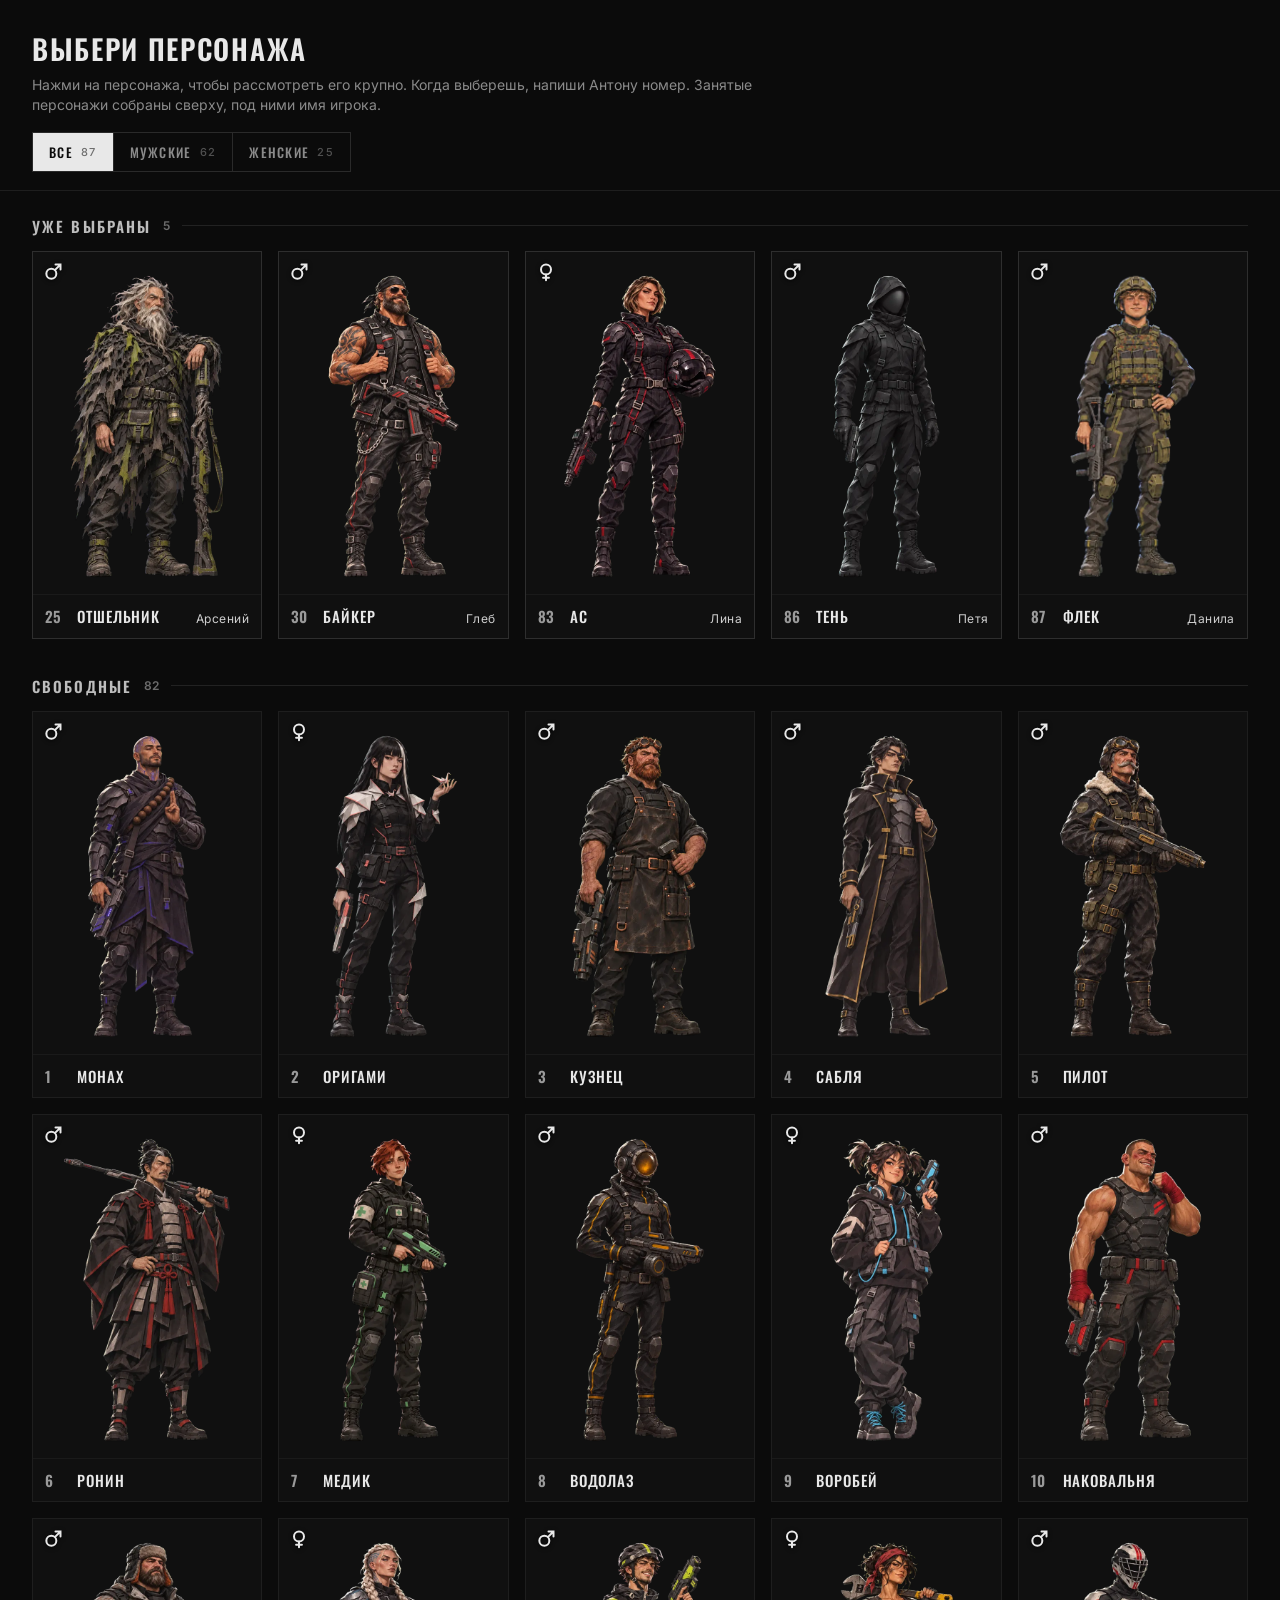
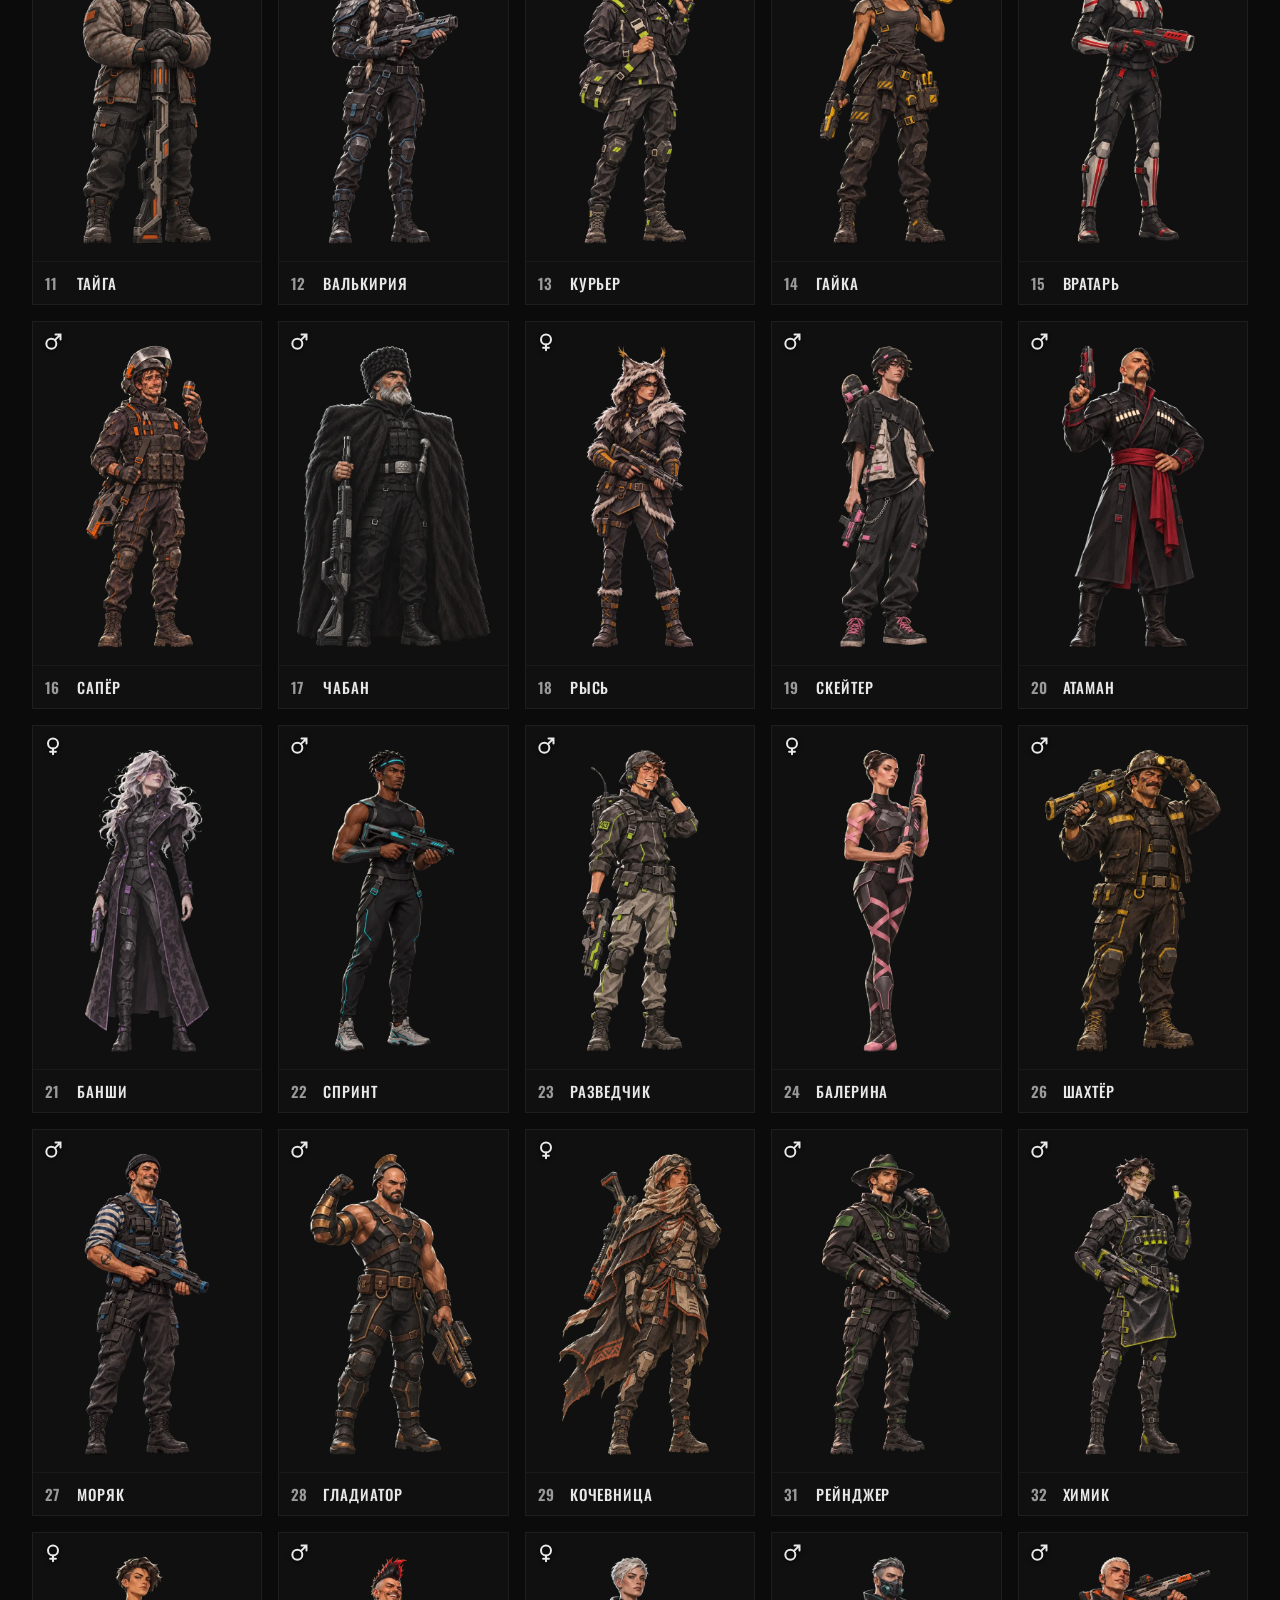
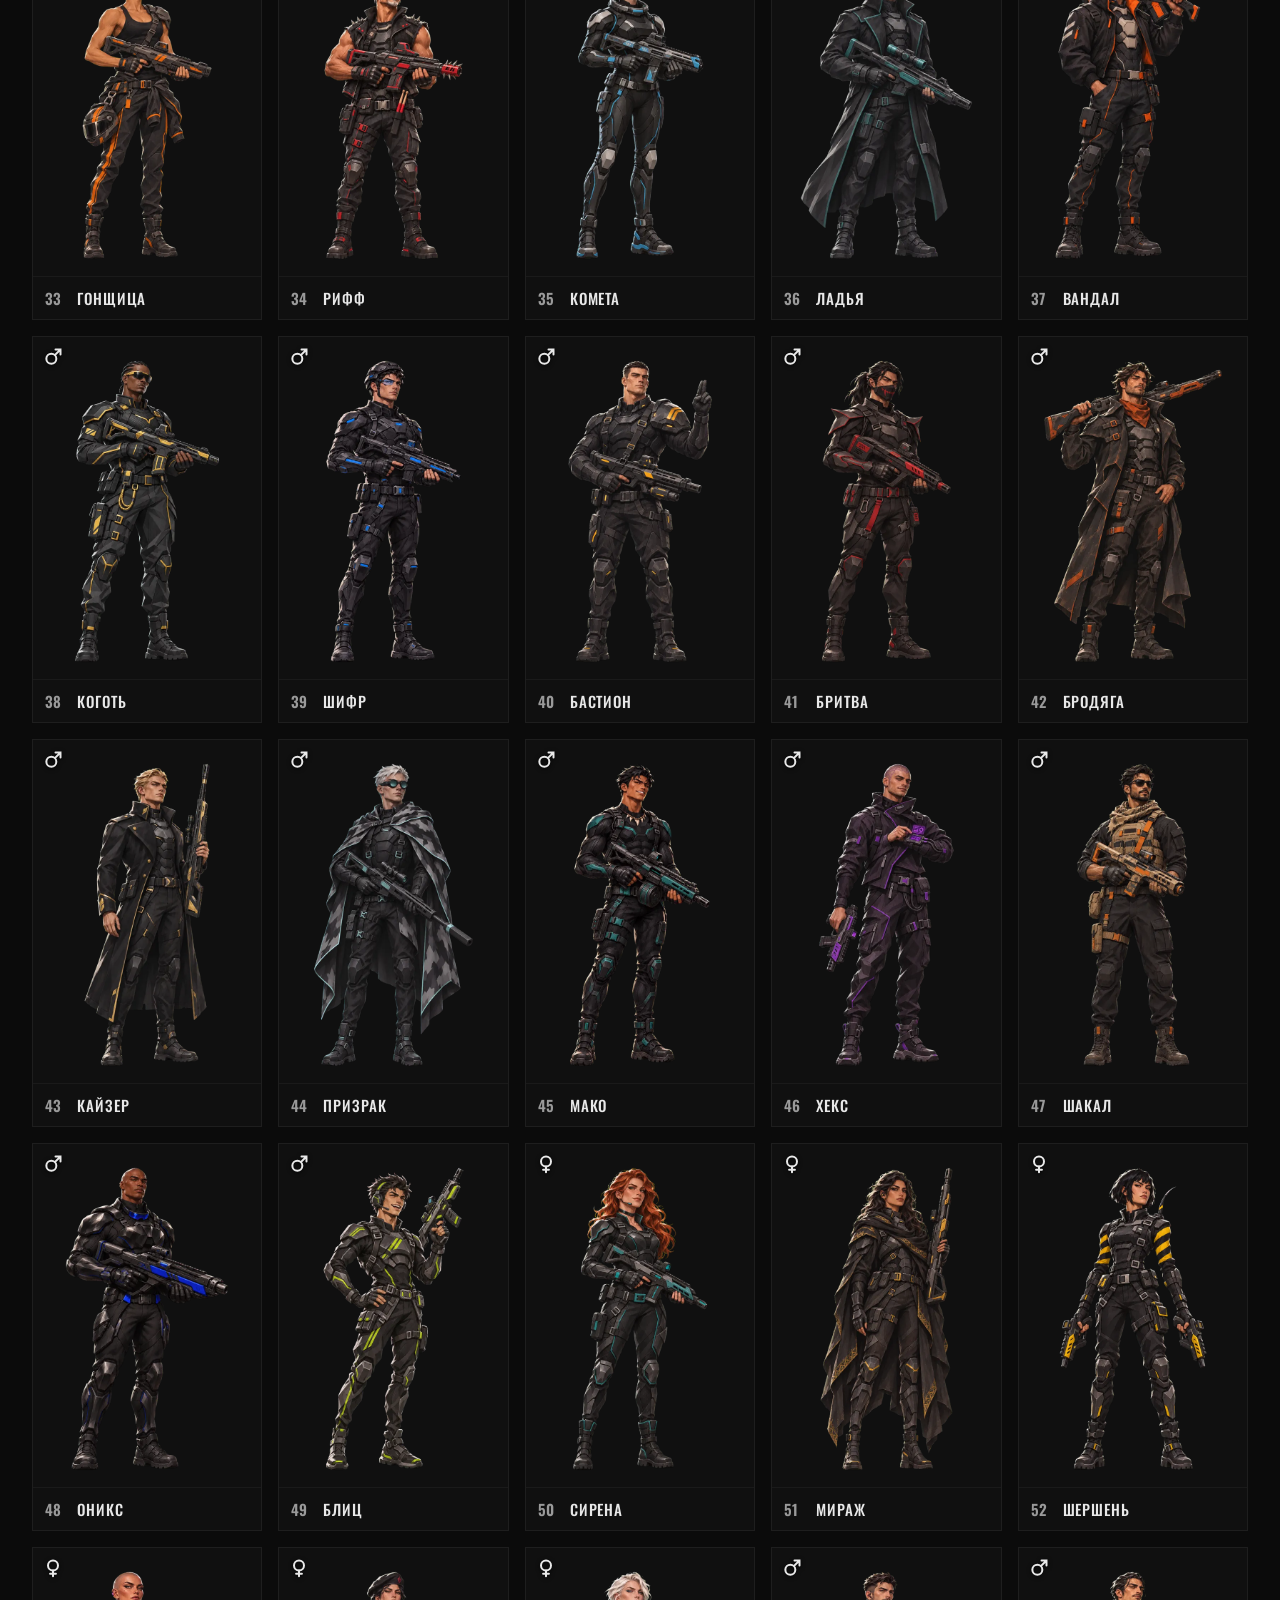
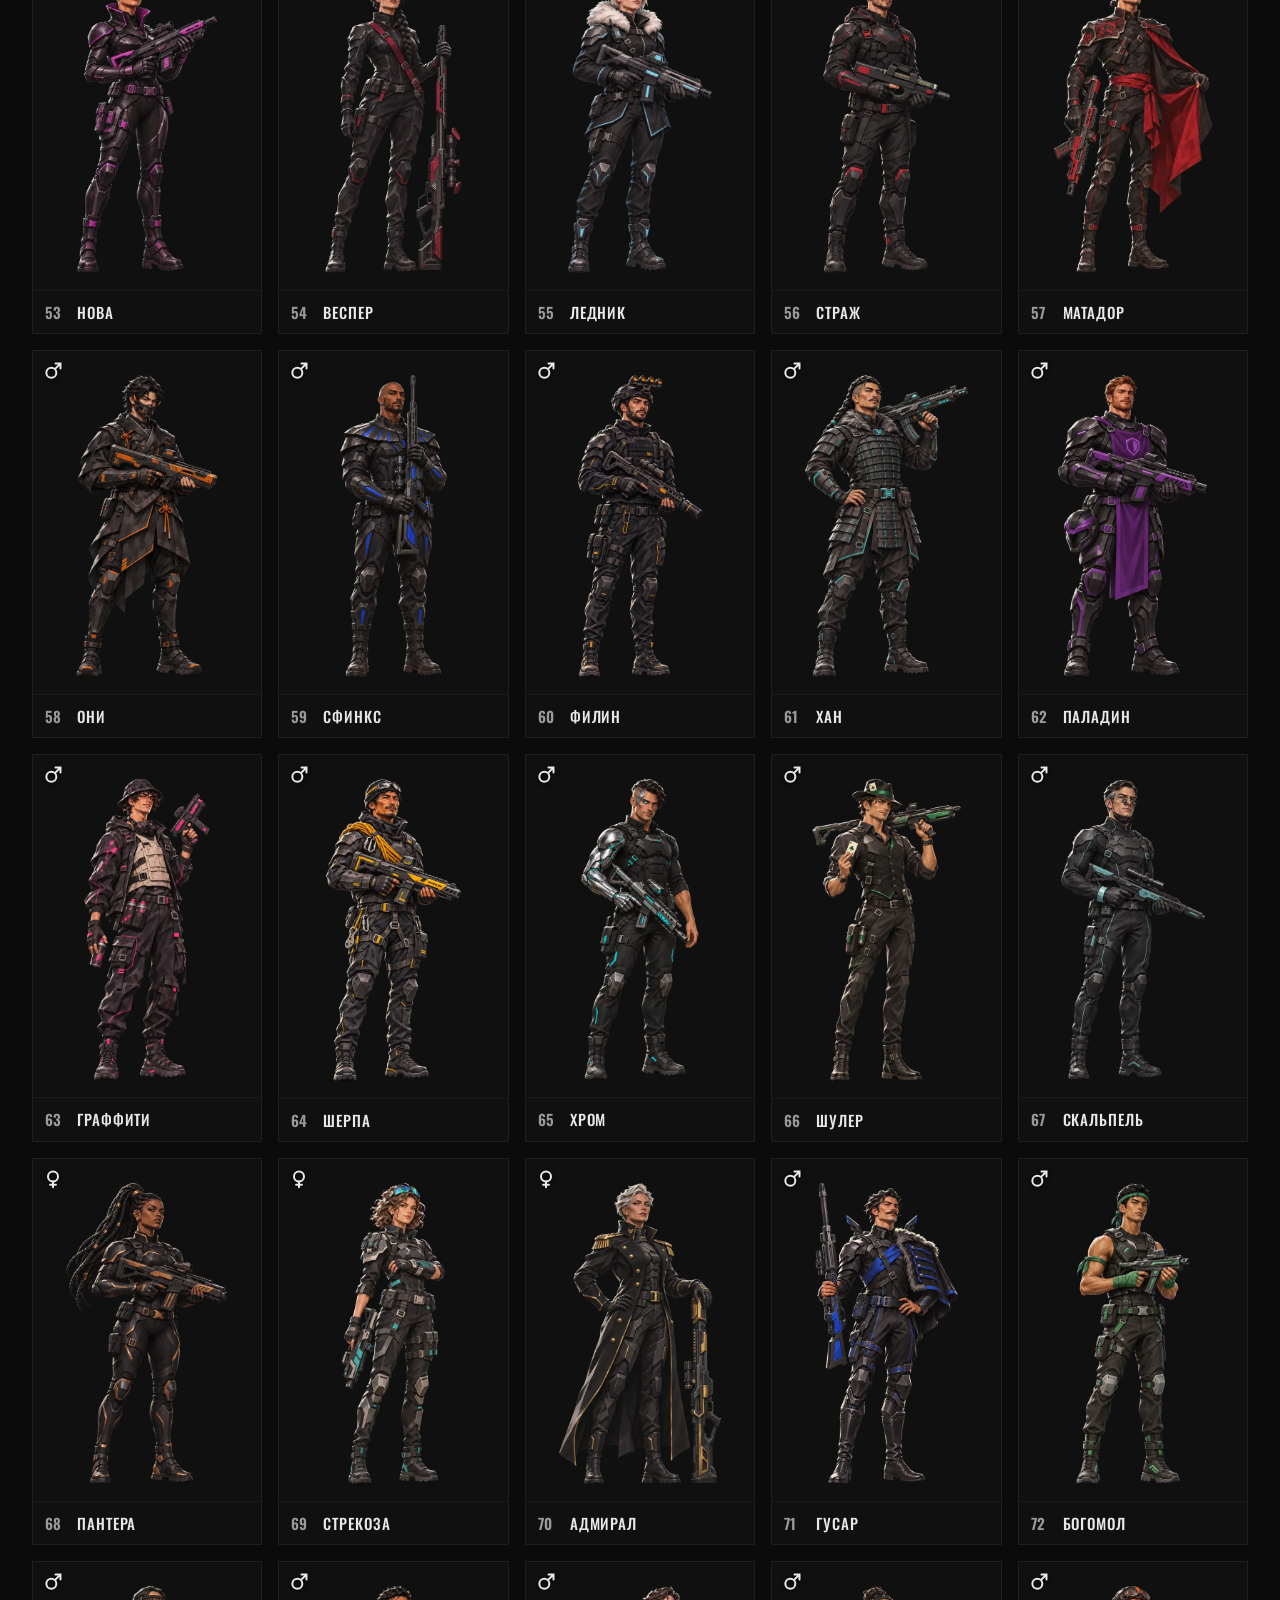
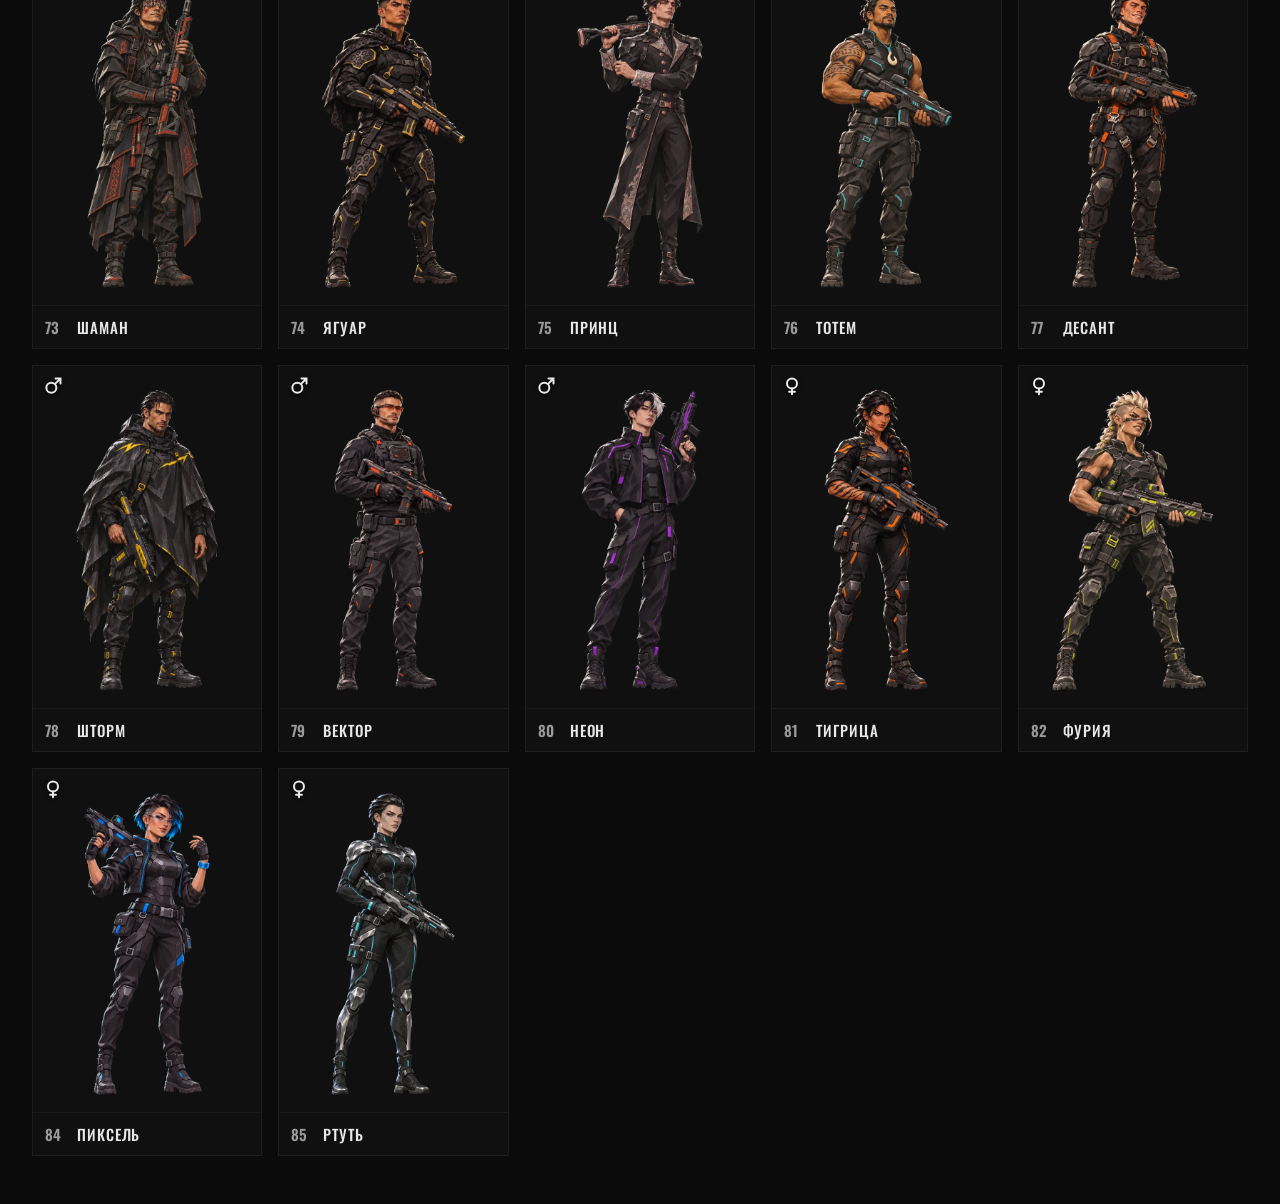
==== commit 49a1c2ed: "Персонажи: Лина — №83 Ас Co-Authored-By: Claude Opus 5.5 <noreply@anthropic.com> Claude-Session: htt" ====
--- a/chars/index.html
+++ b/chars/index.html
@@ -53,6 +53,7 @@
 <main><section class="sec taken"><h3>Уже выбраны <i></i></h3><div class="grid">
 <figure class='m' data-g='m' data-who='Арсений' data-desc='Старик с длинными спутанными седыми волосами в накидке из маскировочной сетки, фонарь на поясе.'><div class='tall'><img class='body' src='img/a25.webp' data-p='img/a25p.webp' alt='' loading='lazy'></div><figcaption><span>25</span><b>Отшельник</b><em>Арсений</em></figcaption></figure>
 <figure class='m' data-g='m' data-who='Глеб' data-desc='Бородач в бандане и очках-авиаторах, кожаный жилет с нашивками, татуировки, цепь.'><div class='tall'><img class='body' src='img/a30.webp' data-p='img/a30p.webp' alt='' loading='lazy'></div><figcaption><span>30</span><b>Байкер</b><em>Глеб</em></figcaption></figure>
+<figure class='f' data-g='f' data-who='Лина' data-desc='Лётчица-истребитель с тёмно-русым каре, чёрный лётный костюм-броня, шлем с красной полосой под мышкой.'><div class='tall'><img class='body' src='img/a83.webp' data-p='img/a83p.webp' alt='' loading='lazy'></div><figcaption><span>83</span><b>Ас</b><em>Лина</em></figcaption></figure>
 <figure class='m' data-g='m' data-who='Петя' data-desc='Безликая фигура в глубоком чёрном капюшоне, тактическая куртка с ремнями и пистолет у бедра — появляется тихо и бьёт первым.'><div class='tall'><img class='body' src='img/a86.webp' data-p='img/a86p.webp' alt='' loading='lazy'></div><figcaption><span>86</span><b>Тень</b><em>Петя</em></figcaption></figure>
 <figure class='m' data-g='m' data-who='Данила' data-desc='Весёлый штурмовик в оливковом шлеме и плитоноске флектарн, с компактным «Скорпионом» у бедра — всегда на позитиве, даже под огнём.'><div class='tall'><img class='body' src='img/a87.webp' data-p='img/a87p.webp' alt='' loading='lazy'></div><figcaption><span>87</span><b>Флек</b><em>Данила</em></figcaption></figure>
 </div></section><section class="sec free"><h3>Свободные <i></i></h3><div class="grid">
@@ -136,7 +137,6 @@
 <figure class='m' data-g='m' data-who='' data-desc='Кореец с двухцветной чёрно-белой чёлкой, укороченная техвир-куртка со светящимися фиолетовыми полосами.'><div class='tall'><img class='body' src='img/a80.webp' data-p='img/a80p.webp' alt='' loading='lazy'></div><figcaption><span>80</span><b>Неон</b></figcaption></figure>
 <figure class='f' data-g='f' data-who='' data-desc='Девушка с длинной толстой косой, тигриные полосы-татуировки на шее и руке, оранжевые акценты на броне.'><div class='tall'><img class='body' src='img/a81.webp' data-p='img/a81p.webp' alt='' loading='lazy'></div><figcaption><span>81</span><b>Тигрица</b></figcaption></figure>
 <figure class='f' data-g='f' data-who='' data-desc='Платиновый ирокез-коса и выбритые виски, боевая раскраска на глазах, рваная броня с кислотно-салатовыми краями.'><div class='tall'><img class='body' src='img/a82.webp' data-p='img/a82p.webp' alt='' loading='lazy'></div><figcaption><span>82</span><b>Фурия</b></figcaption></figure>
-<figure class='f' data-g='f' data-who='' data-desc='Лётчица-истребитель с тёмно-русым каре, чёрный лётный костюм-броня, шлем с красной полосой под мышкой.'><div class='tall'><img class='body' src='img/a83.webp' data-p='img/a83p.webp' alt='' loading='lazy'></div><figcaption><span>83</span><b>Ас</b></figcaption></figure>
 <figure class='f' data-g='f' data-who='' data-desc='Нетраннер с электрически-синим каре и андеркатом, разъёмы за ухом, смарт-очки, укороченная техвир-куртка.'><div class='tall'><img class='body' src='img/a84.webp' data-p='img/a84p.webp' alt='' loading='lazy'></div><figcaption><span>84</span><b>Пиксель</b></figcaption></figure>
 <figure class='f' data-g='f' data-who='' data-desc='Короткие зачёсанные волосы, серебристые кибер-линии на скуле, стелс-костюм с хромированными панелями.'><div class='tall'><img class='body' src='img/a85.webp' data-p='img/a85p.webp' alt='' loading='lazy'></div><figcaption><span>85</span><b>Ртуть</b></figcaption></figure>
 </div></section></main>
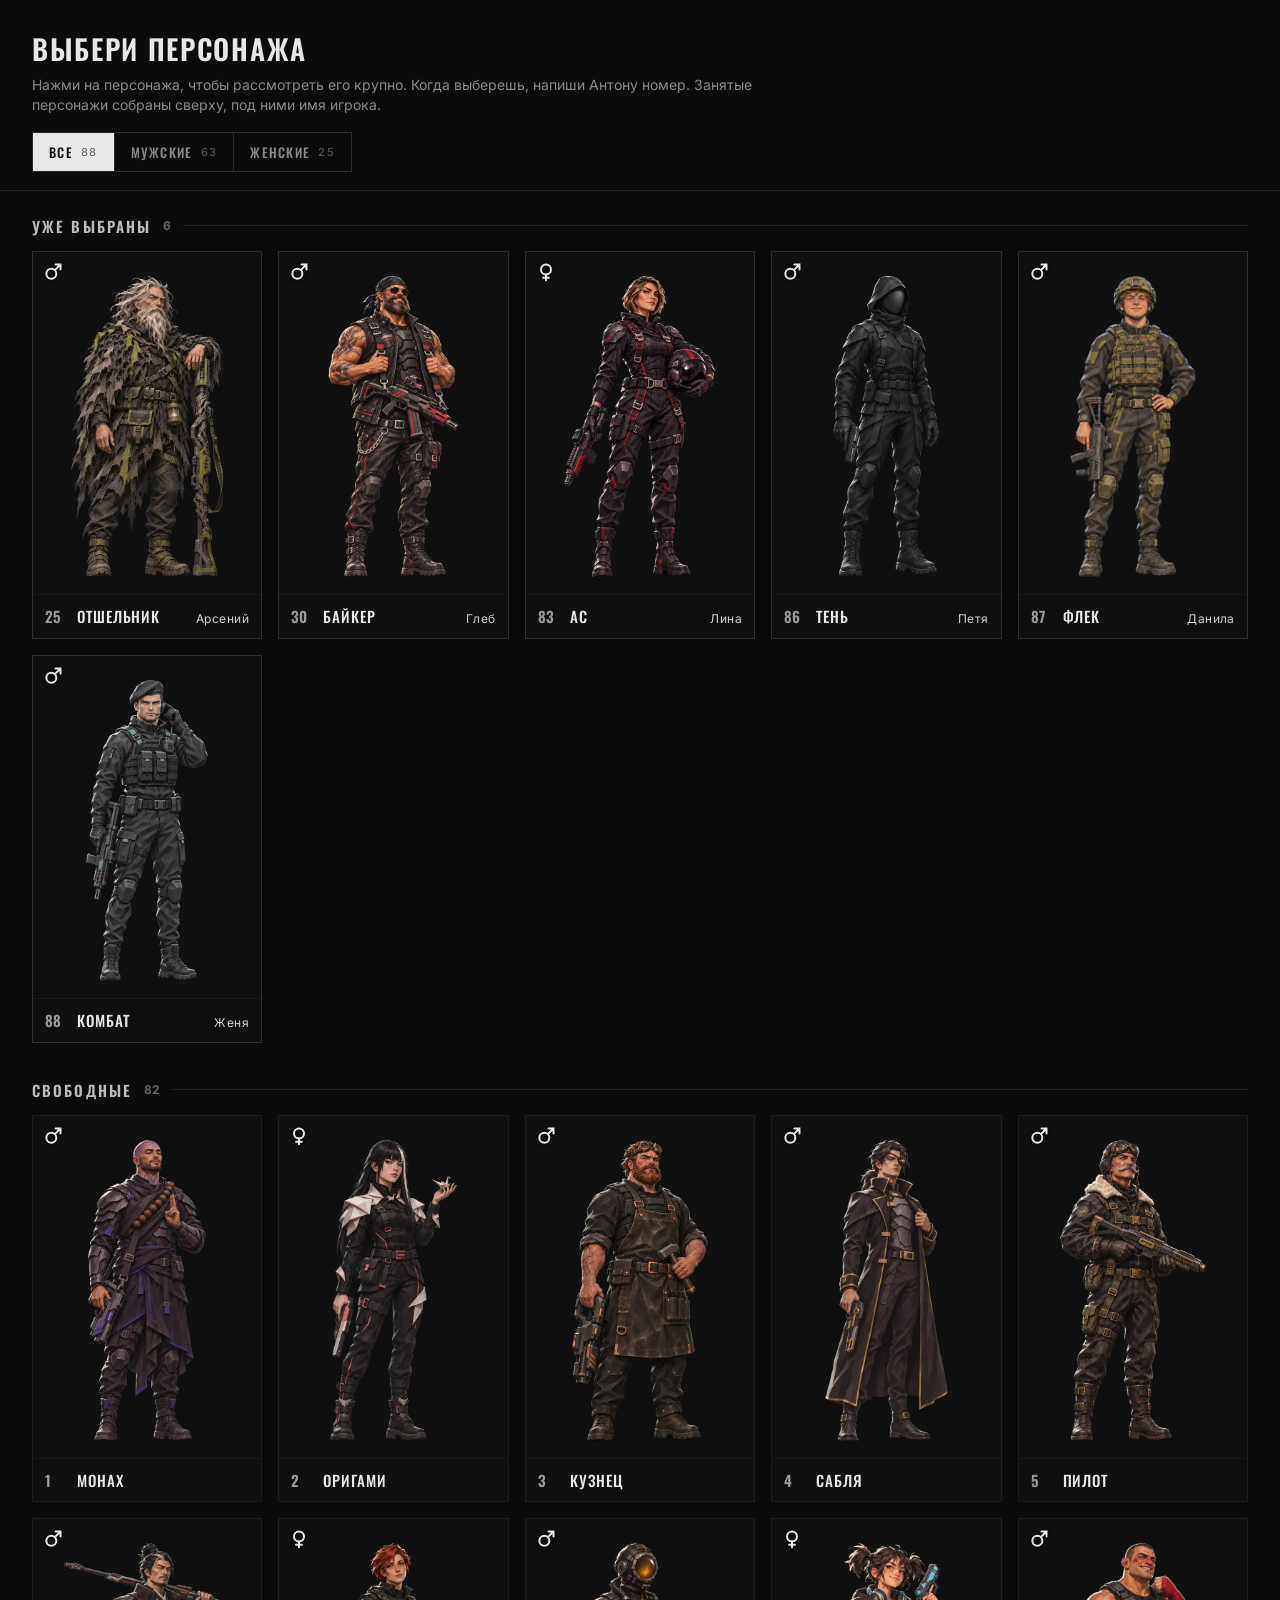
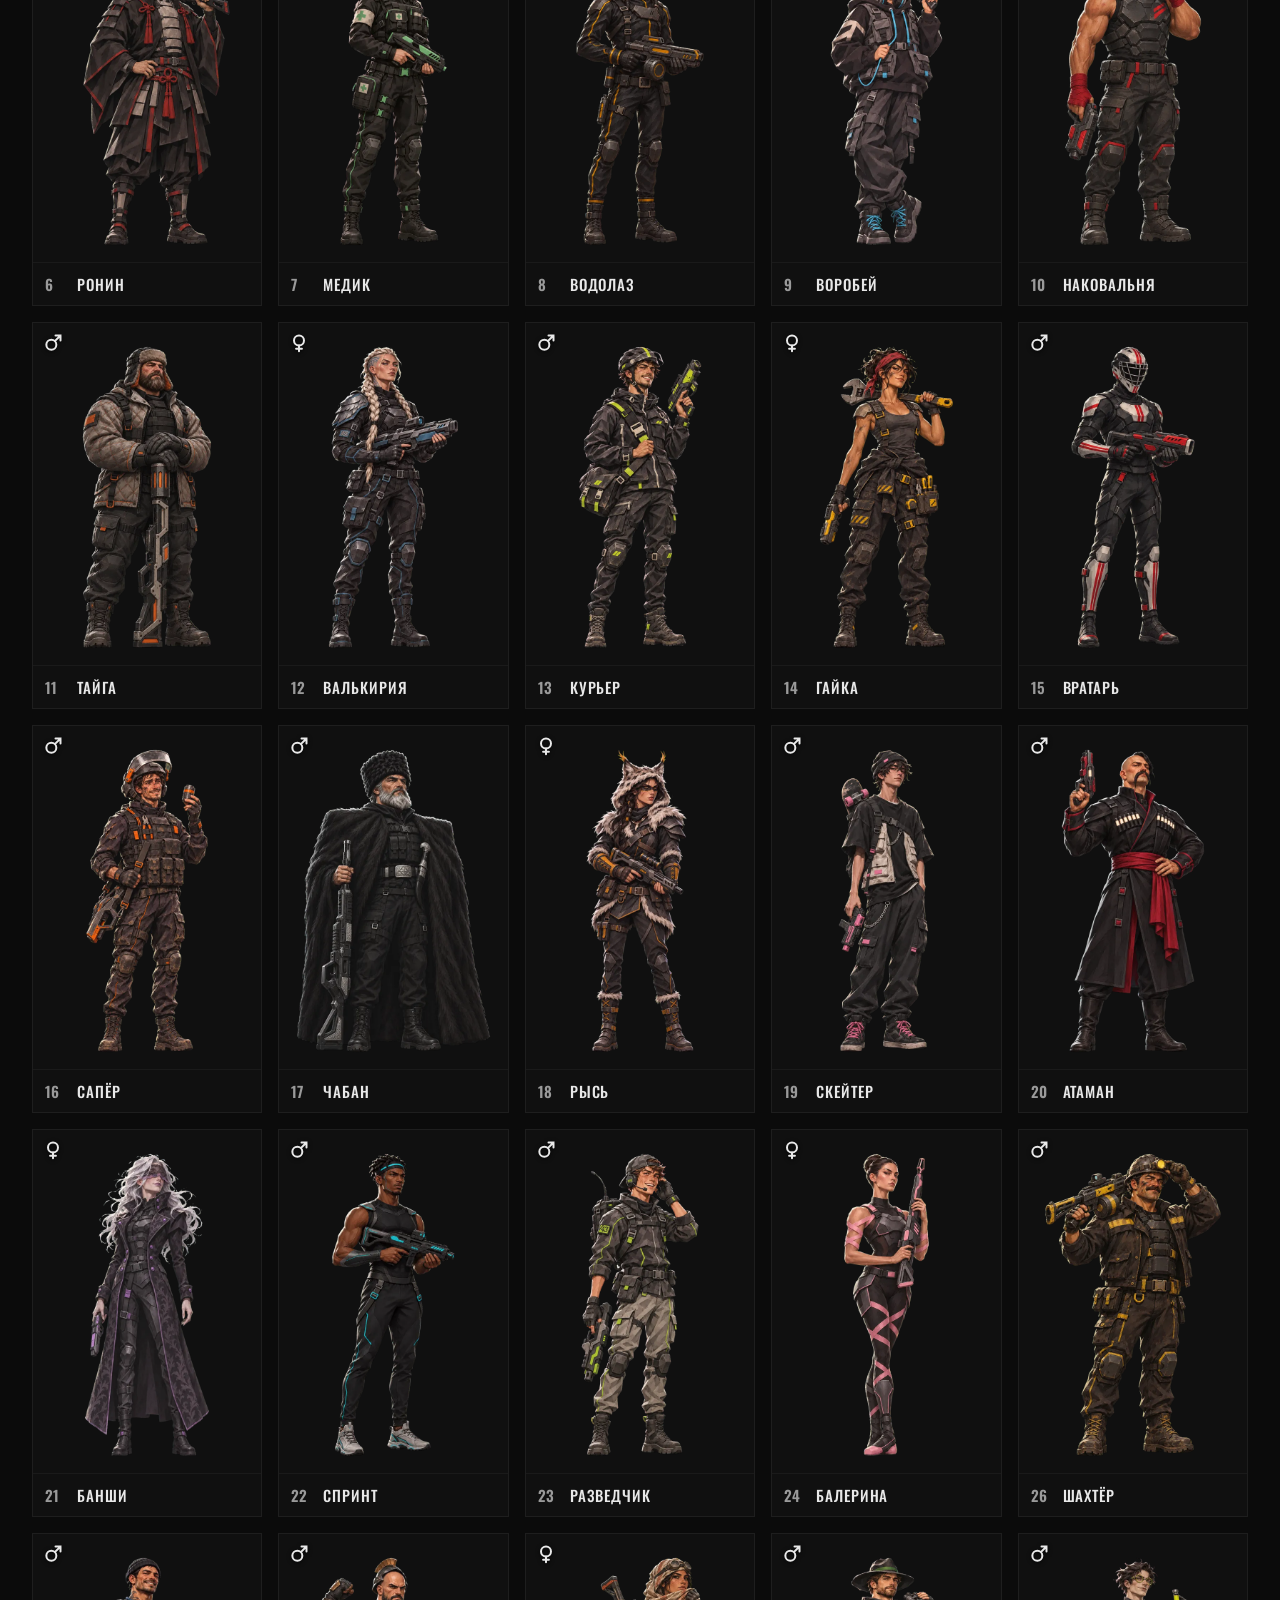
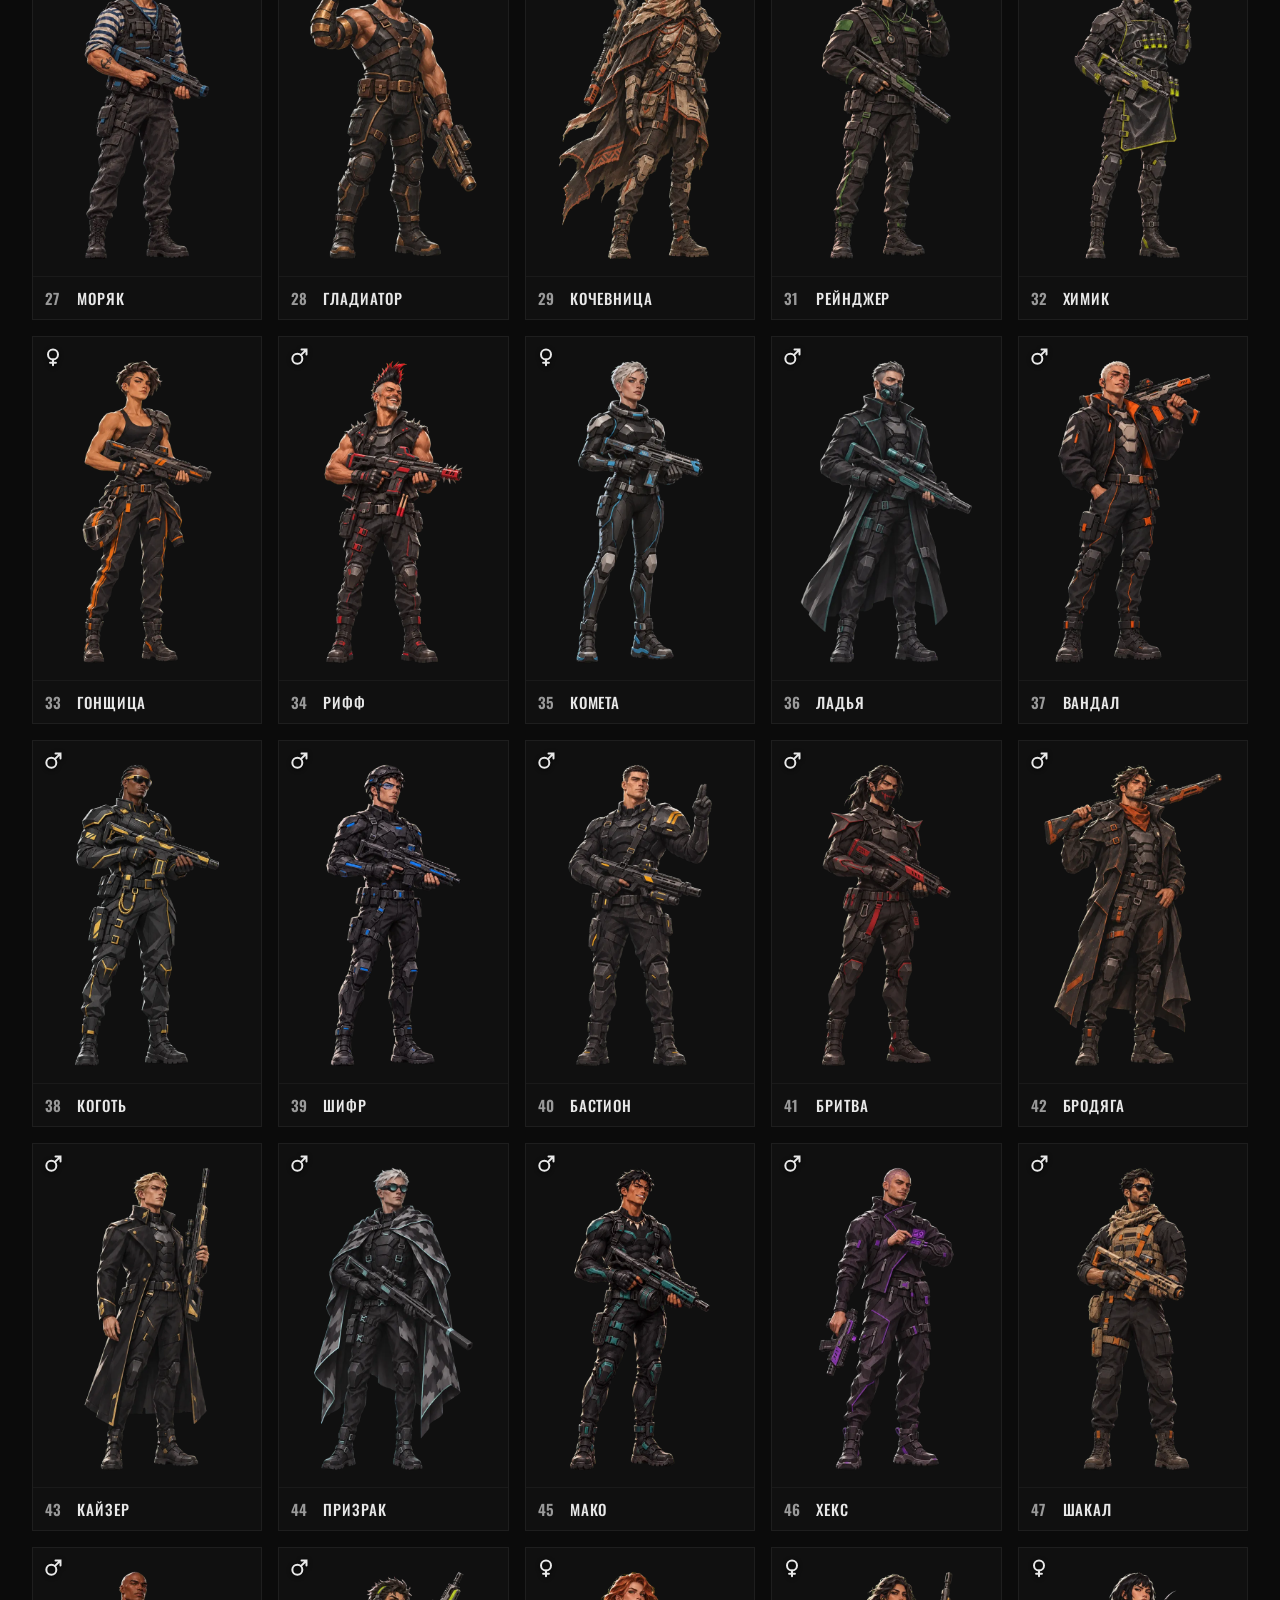
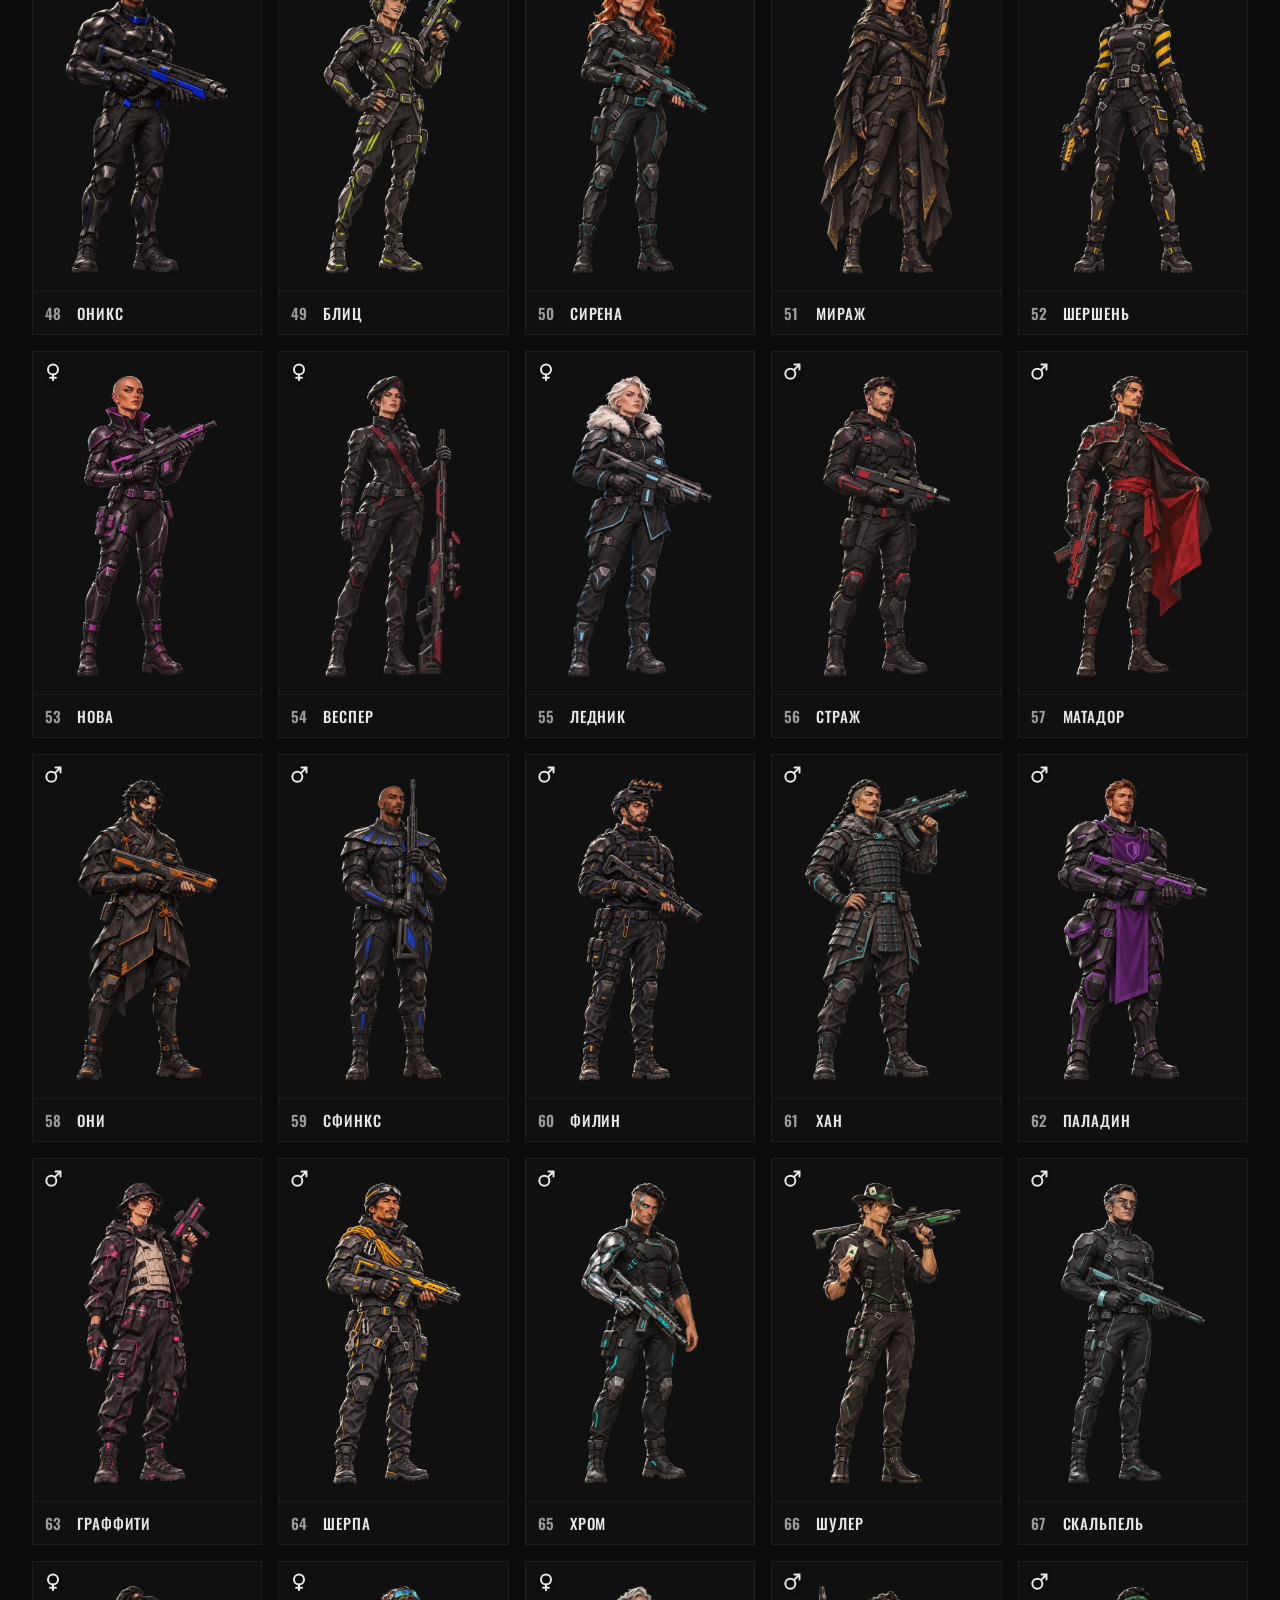
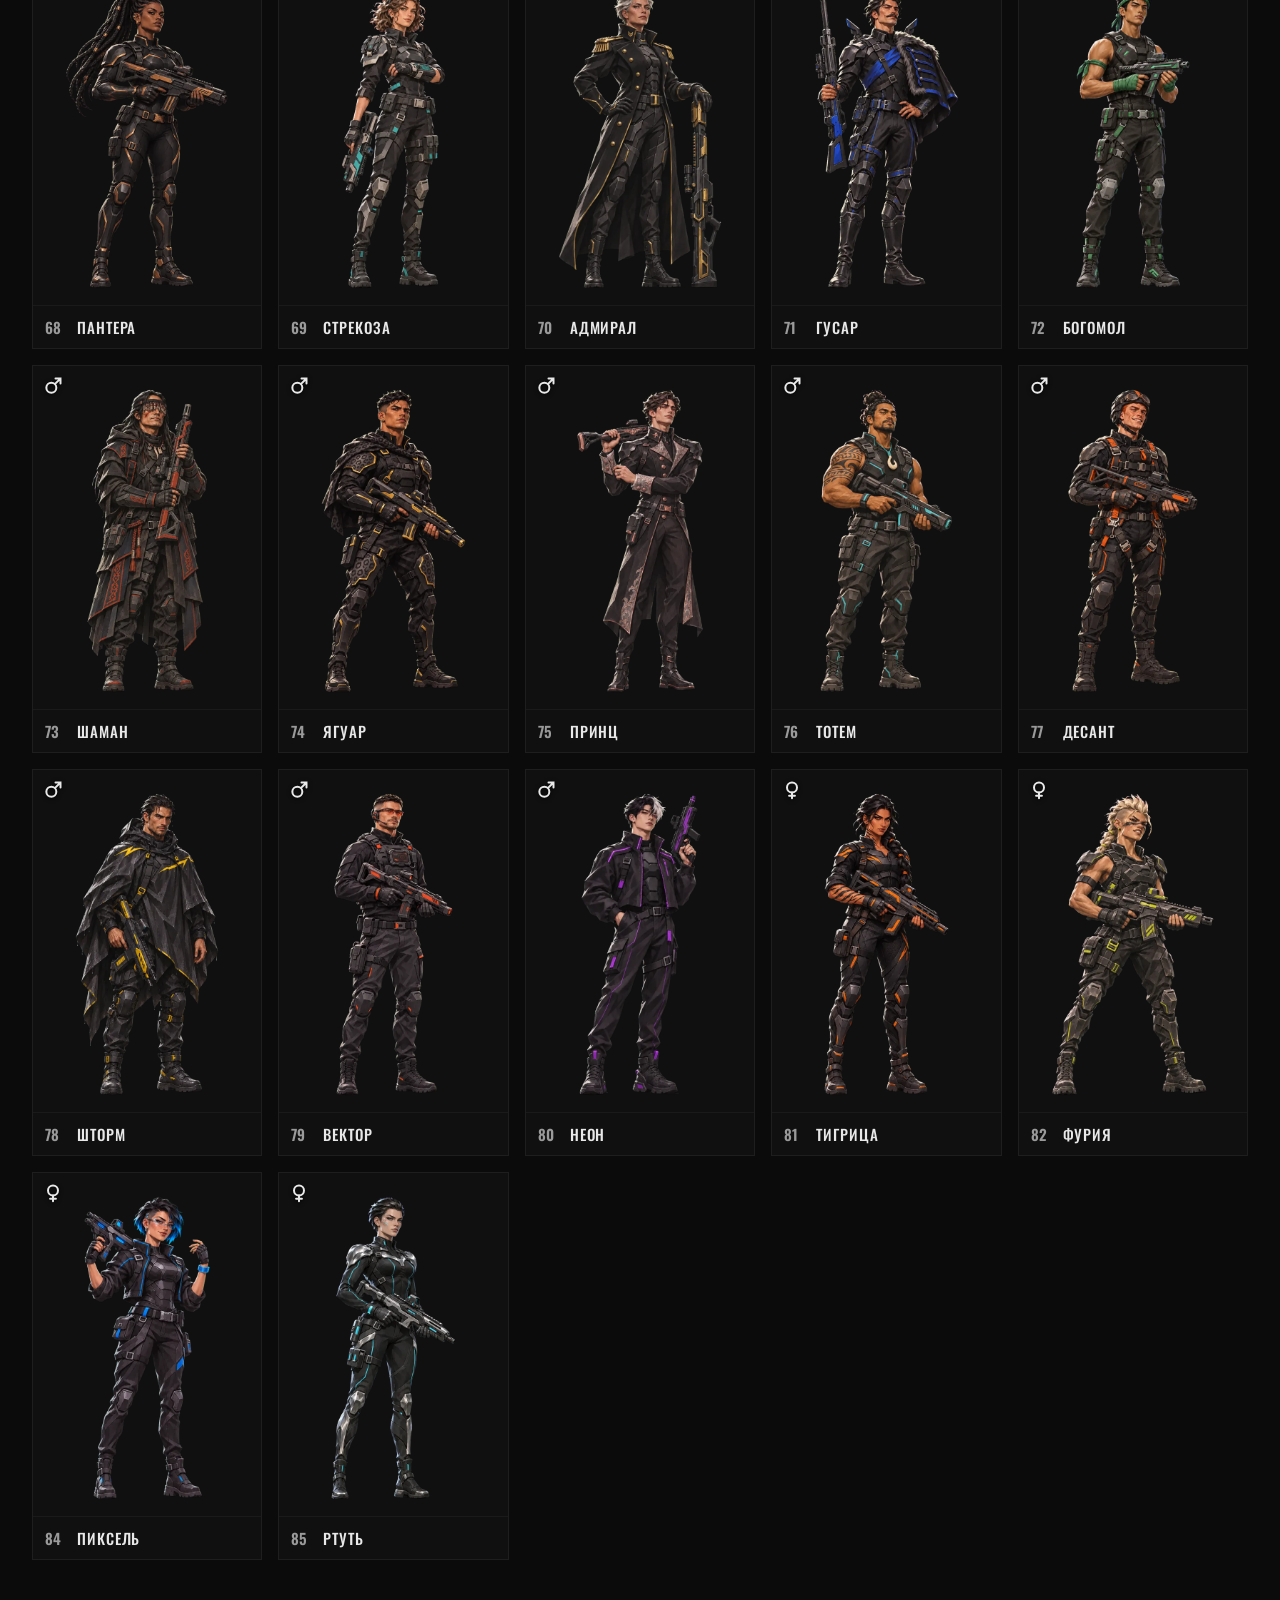
==== commit c0e6fdbc: "Персонажи: №88 Комбат (Женя) Co-Authored-By: Claude Opus 5.5 <noreply@anthropic.com> Claude-Session:" ====
--- a/chars/index.html
+++ b/chars/index.html
@@ -49,13 +49,14 @@
 #pop{padding:0}.pw{grid-template-columns:1fr;max-height:100vh;height:100vh;overflow:auto;border:0}.pw .big{height:60vh;flex:none}.pw .big img{max-height:60vh}.pw .info{border-left:0;border-top:1px solid #1e1e1e;overflow:visible;padding:20px 18px 40px}.pw h2{font-size:32px}.nav{top:30vh}.pw .por{width:160px}}
 </style></head><body>
 <header><h1>Выбери персонажа</h1><div class="sub">Нажми на персонажа, чтобы рассмотреть его крупно. Когда выберешь, напиши Антону номер. Занятые персонажи собраны сверху, под ними имя игрока.</div>
-<div class="flt"><button data-g="all" class="on">Все <i>87</i></button><button data-g="m">Мужские <i>62</i></button><button data-g="f">Женские <i>25</i></button></div></header>
+<div class="flt"><button data-g="all" class="on">Все <i>88</i></button><button data-g="m">Мужские <i>63</i></button><button data-g="f">Женские <i>25</i></button></div></header>
 <main><section class="sec taken"><h3>Уже выбраны <i></i></h3><div class="grid">
 <figure class='m' data-g='m' data-who='Арсений' data-desc='Старик с длинными спутанными седыми волосами в накидке из маскировочной сетки, фонарь на поясе.'><div class='tall'><img class='body' src='img/a25.webp' data-p='img/a25p.webp' alt='' loading='lazy'></div><figcaption><span>25</span><b>Отшельник</b><em>Арсений</em></figcaption></figure>
 <figure class='m' data-g='m' data-who='Глеб' data-desc='Бородач в бандане и очках-авиаторах, кожаный жилет с нашивками, татуировки, цепь.'><div class='tall'><img class='body' src='img/a30.webp' data-p='img/a30p.webp' alt='' loading='lazy'></div><figcaption><span>30</span><b>Байкер</b><em>Глеб</em></figcaption></figure>
 <figure class='f' data-g='f' data-who='Лина' data-desc='Лётчица-истребитель с тёмно-русым каре, чёрный лётный костюм-броня, шлем с красной полосой под мышкой.'><div class='tall'><img class='body' src='img/a83.webp' data-p='img/a83p.webp' alt='' loading='lazy'></div><figcaption><span>83</span><b>Ас</b><em>Лина</em></figcaption></figure>
 <figure class='m' data-g='m' data-who='Петя' data-desc='Безликая фигура в глубоком чёрном капюшоне, тактическая куртка с ремнями и пистолет у бедра — появляется тихо и бьёт первым.'><div class='tall'><img class='body' src='img/a86.webp' data-p='img/a86p.webp' alt='' loading='lazy'></div><figcaption><span>86</span><b>Тень</b><em>Петя</em></figcaption></figure>
 <figure class='m' data-g='m' data-who='Данила' data-desc='Весёлый штурмовик в оливковом шлеме и плитоноске флектарн, с компактным «Скорпионом» у бедра — всегда на позитиве, даже под огнём.'><div class='tall'><img class='body' src='img/a87.webp' data-p='img/a87p.webp' alt='' loading='lazy'></div><figcaption><span>87</span><b>Флек</b><em>Данила</em></figcaption></figure>
+<figure class='m' data-g='m' data-who='Женя' data-desc='Строгий командир: берет, гарнитура, графитовая куртка и сдержанные стальные акценты.'><div class='tall'><img class='body' src='img/a88.webp' data-p='img/a88p.webp' alt='' loading='lazy'></div><figcaption><span>88</span><b>Комбат</b><em>Женя</em></figcaption></figure>
 </div></section><section class="sec free"><h3>Свободные <i></i></h3><div class="grid">
 <figure class='m' data-g='m' data-who='' data-desc='Спокойный боец с бритой головой в рунных татуировках, роба поверх брони, деревянные чётки.'><div class='tall'><img class='body' src='img/a01.webp' data-p='img/a01p.webp' alt='' loading='lazy'></div><figcaption><span>1</span><b>Монах</b></figcaption></figure>
 <figure class='f' data-g='f' data-who='' data-desc='Длинные чёрные волосы с белой прядью, наплечники из сложенной бумаги, бумажный журавлик на воротнике.'><div class='tall'><img class='body' src='img/a02.webp' data-p='img/a02p.webp' alt='' loading='lazy'></div><figcaption><span>2</span><b>Оригами</b></figcaption></figure>
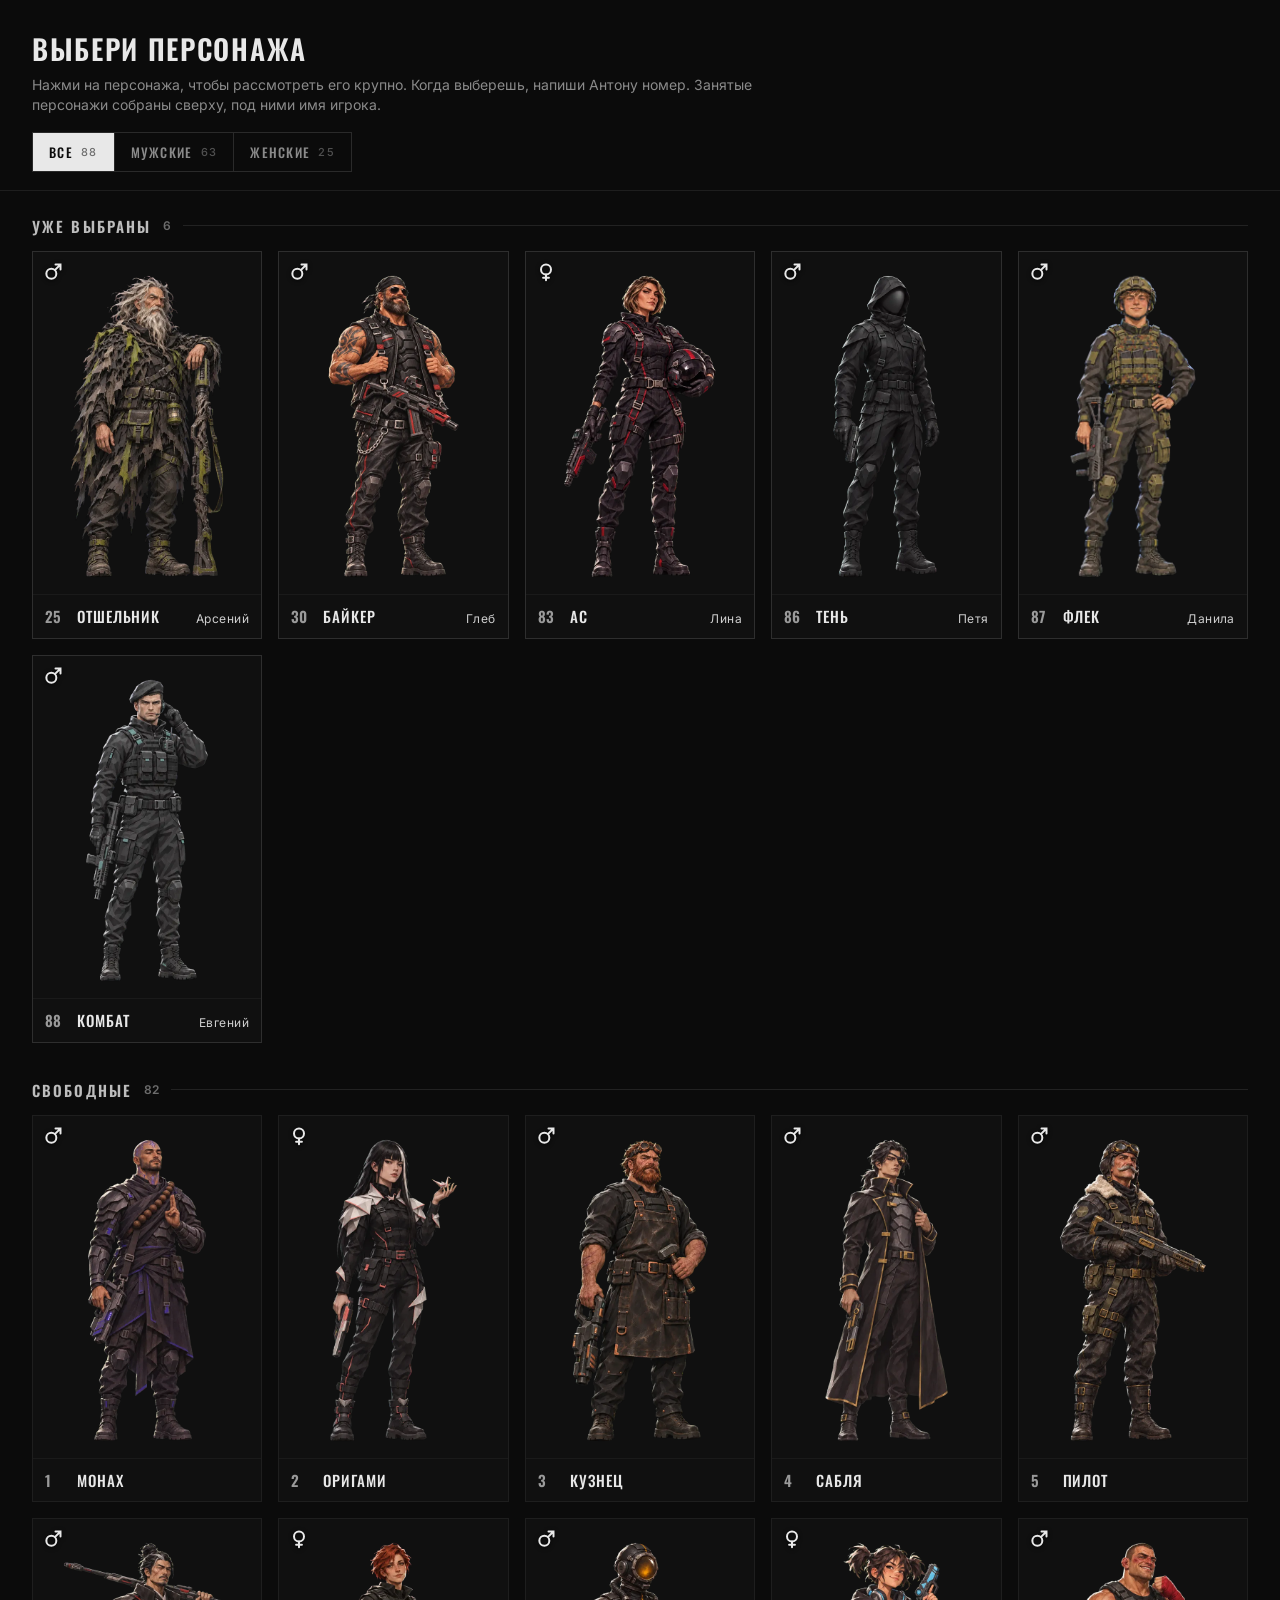
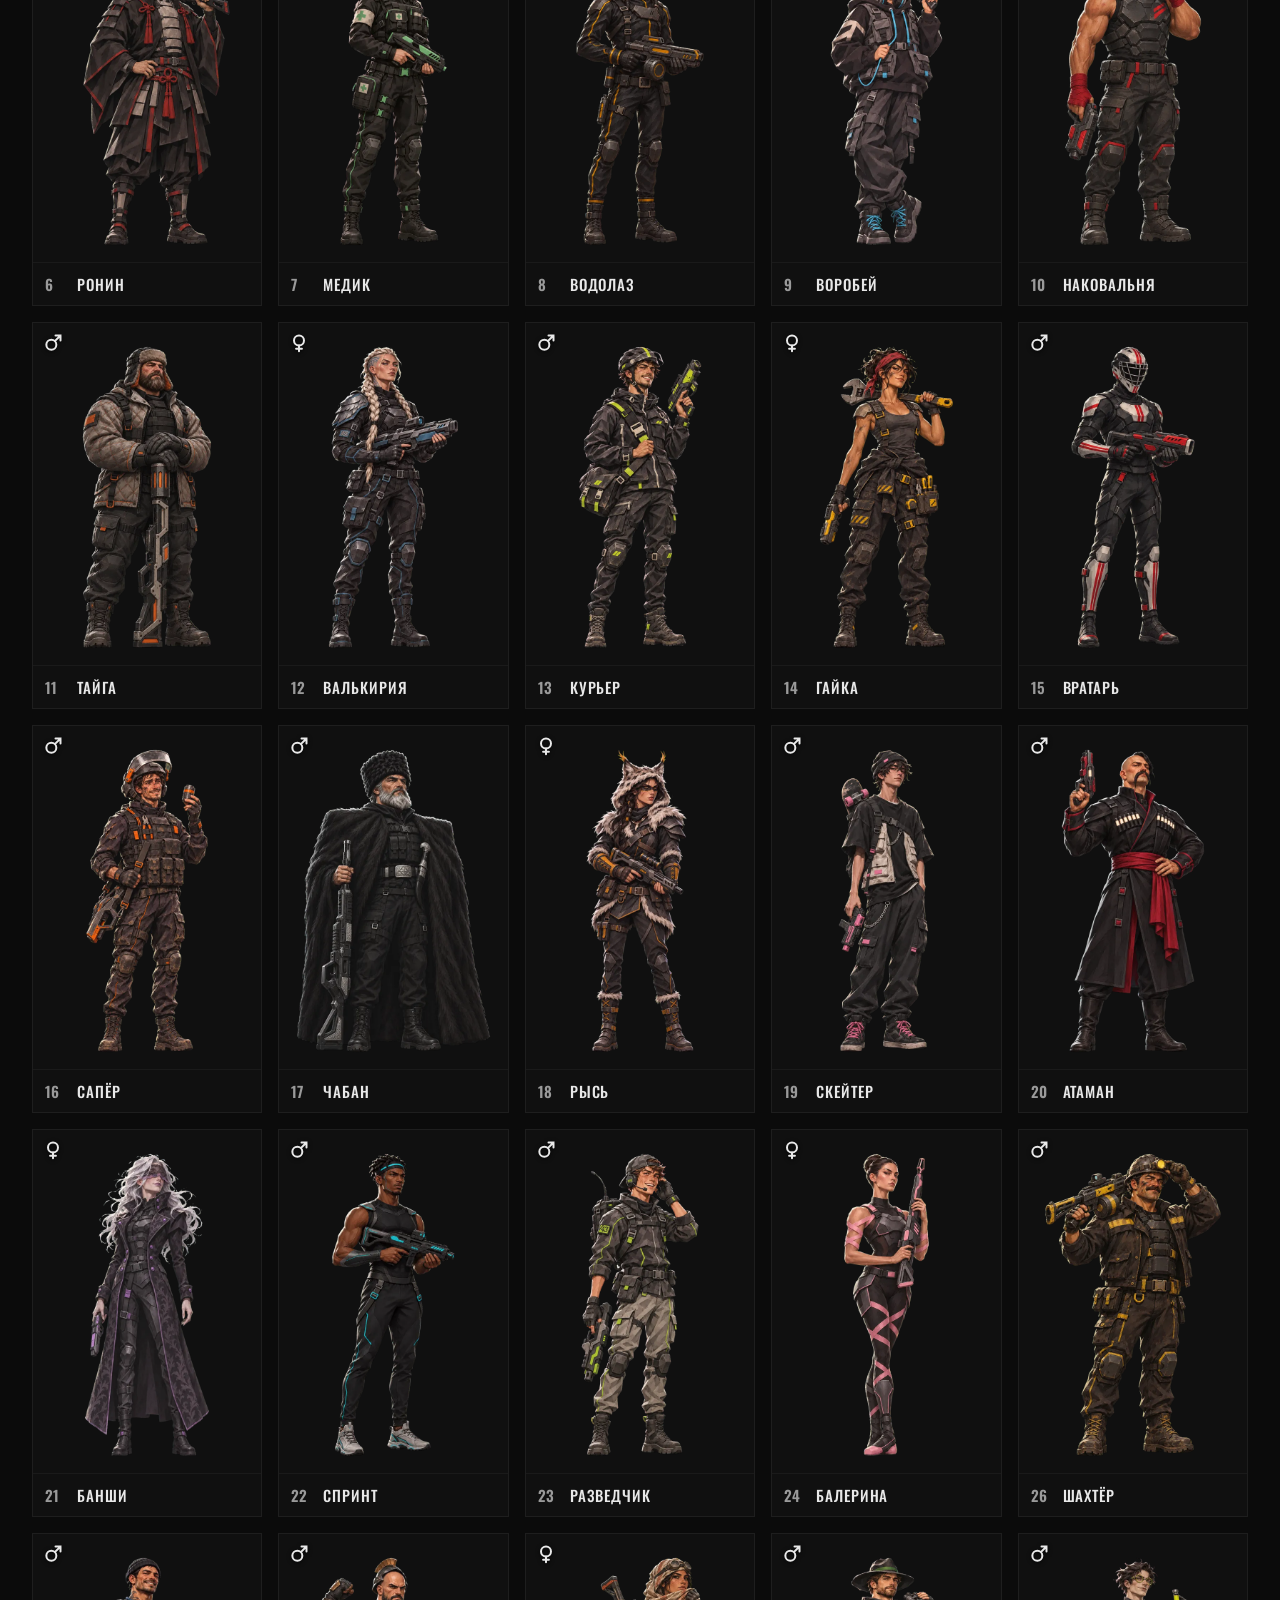
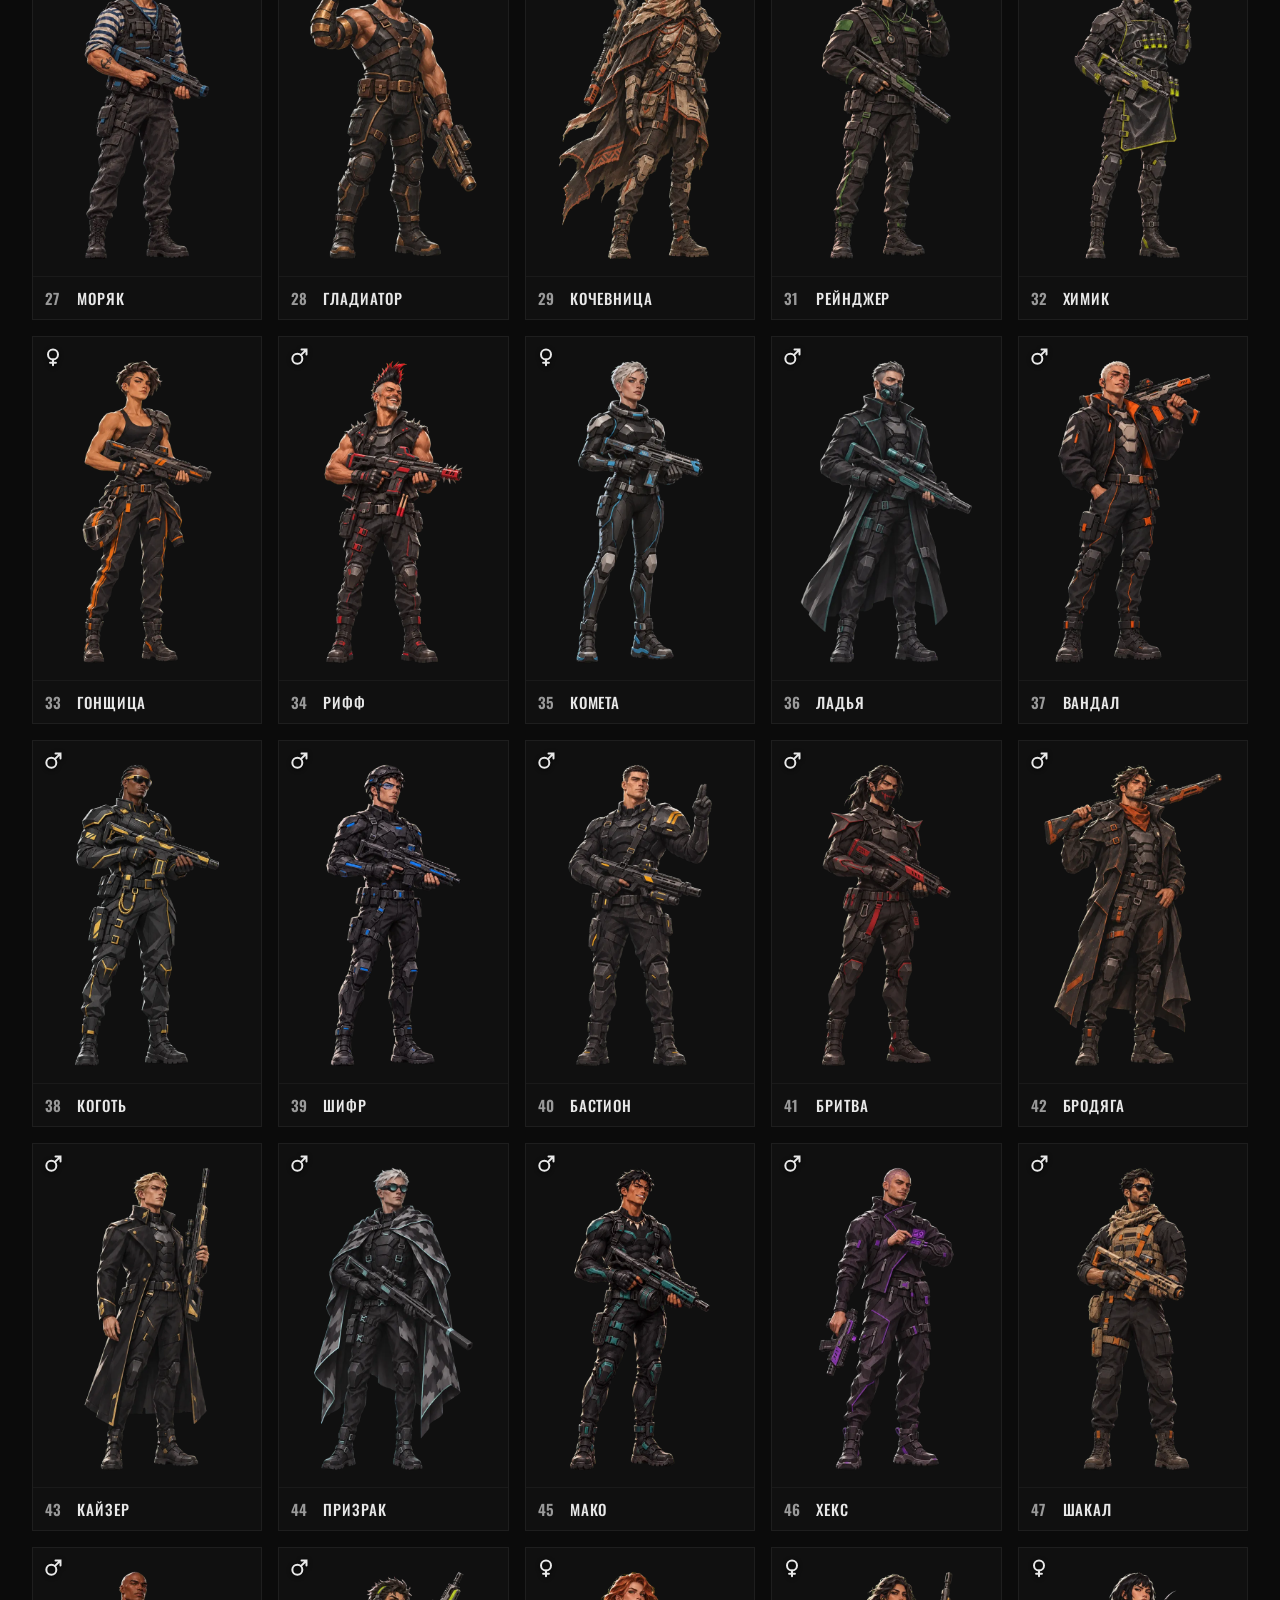
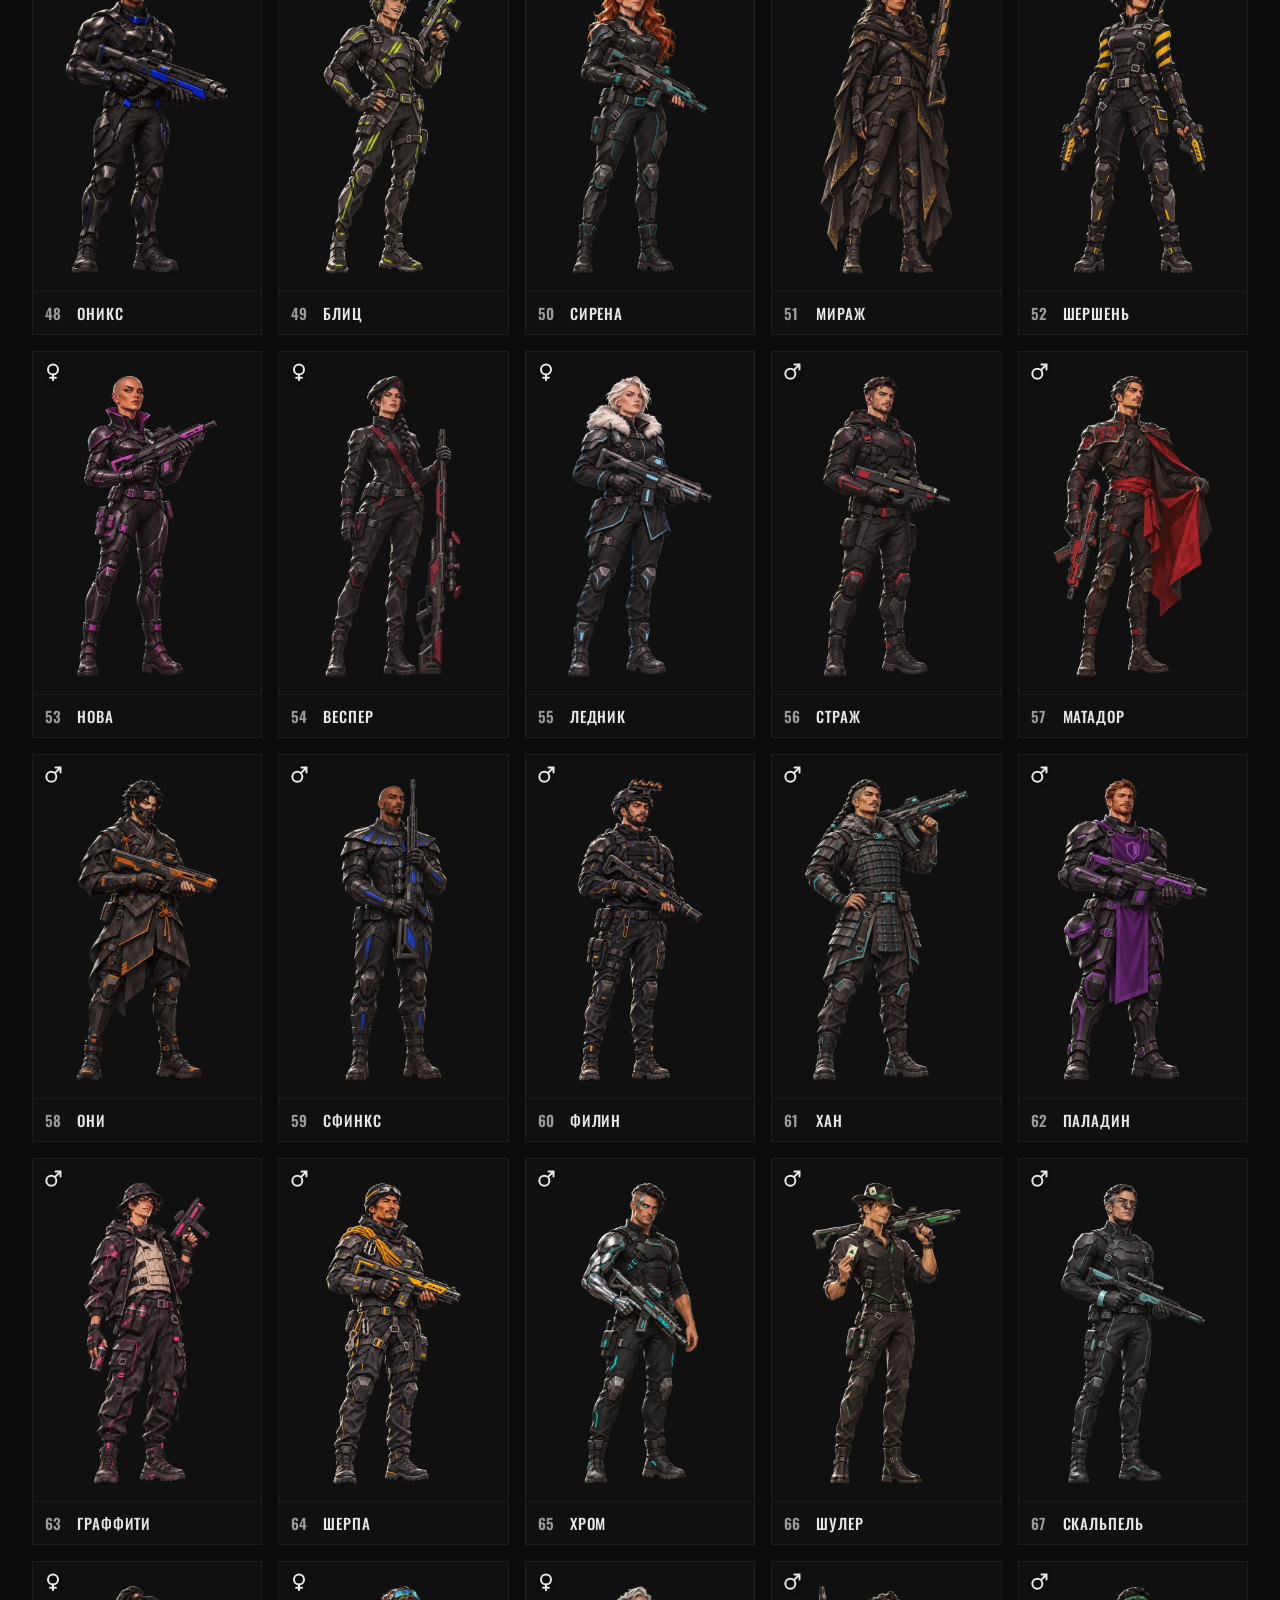
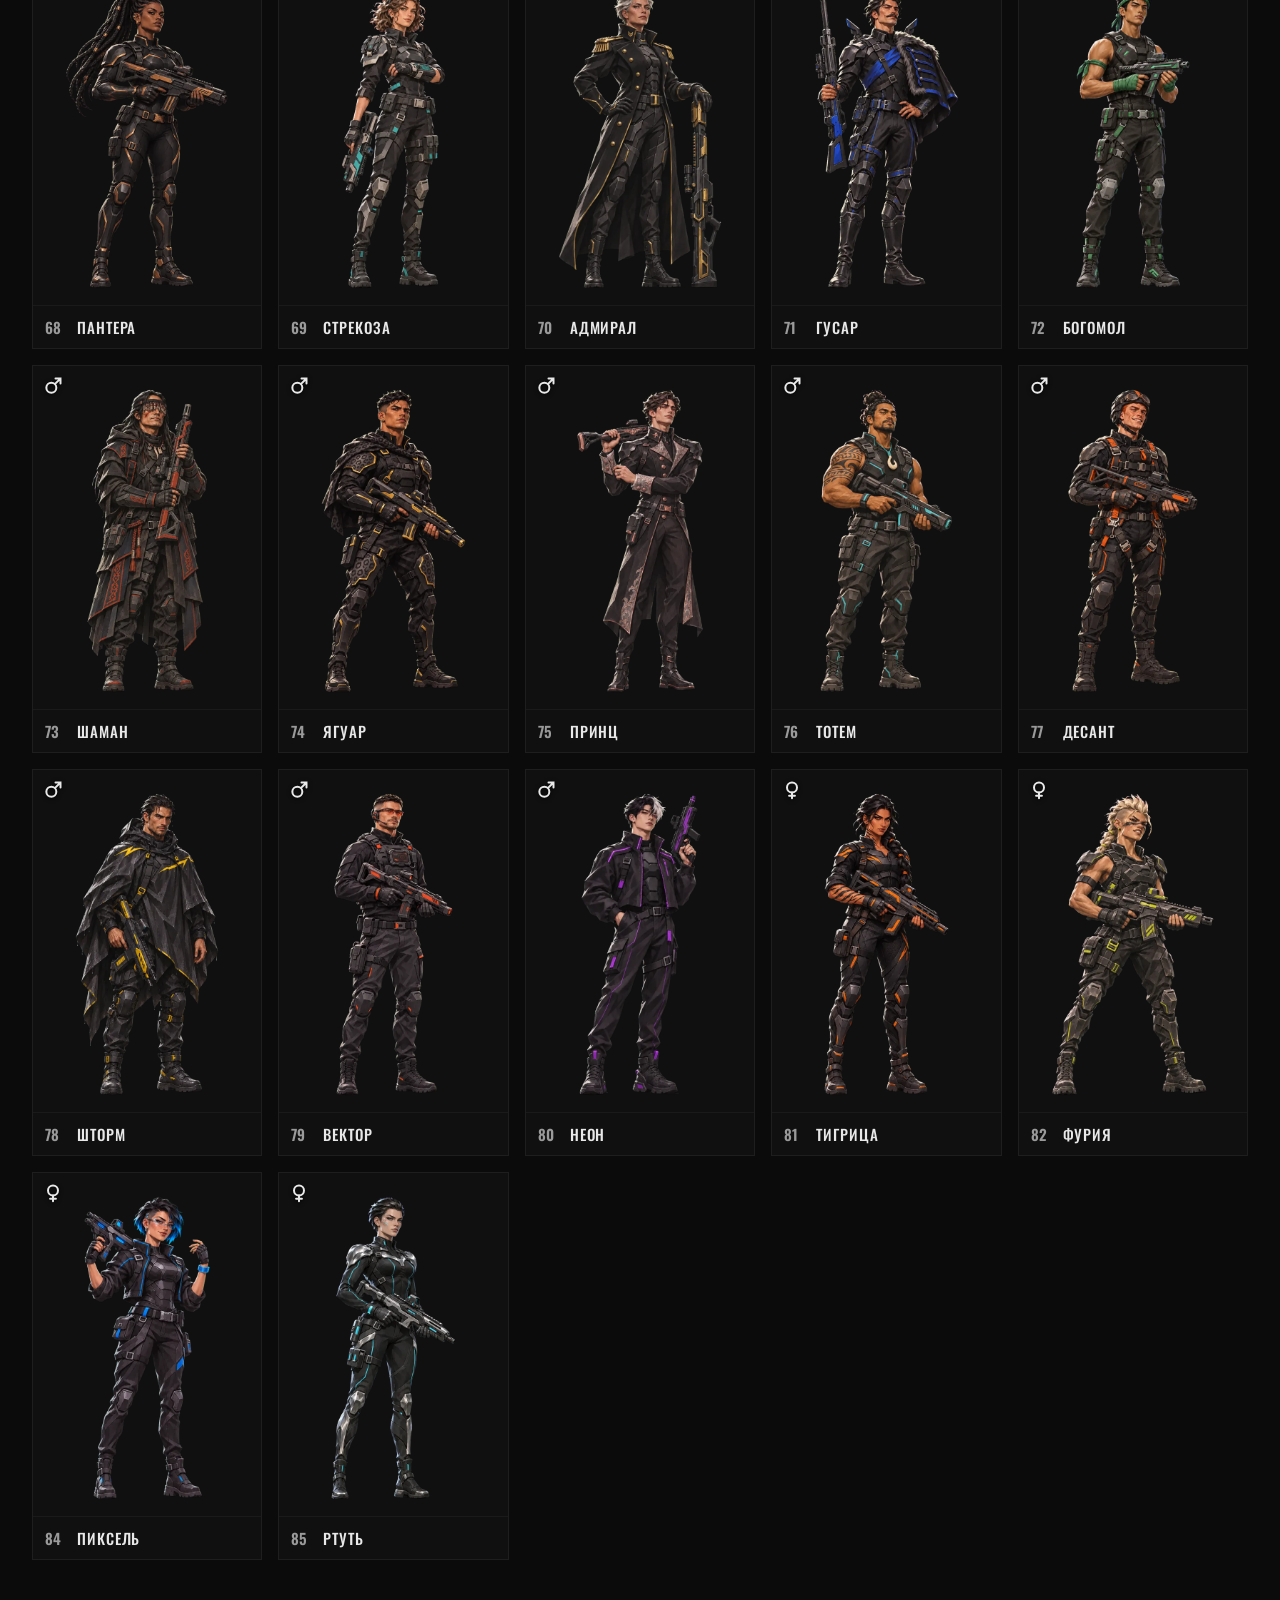
==== commit fe72b2b1: "Игрок Женя переименован в Евгений во всех играх и повторах Co-Authored-By: Claude Opus 5.5 <noreply@" ====
--- a/chars/index.html
+++ b/chars/index.html
@@ -56,7 +56,7 @@
 <figure class='f' data-g='f' data-who='Лина' data-desc='Лётчица-истребитель с тёмно-русым каре, чёрный лётный костюм-броня, шлем с красной полосой под мышкой.'><div class='tall'><img class='body' src='img/a83.webp' data-p='img/a83p.webp' alt='' loading='lazy'></div><figcaption><span>83</span><b>Ас</b><em>Лина</em></figcaption></figure>
 <figure class='m' data-g='m' data-who='Петя' data-desc='Безликая фигура в глубоком чёрном капюшоне, тактическая куртка с ремнями и пистолет у бедра — появляется тихо и бьёт первым.'><div class='tall'><img class='body' src='img/a86.webp' data-p='img/a86p.webp' alt='' loading='lazy'></div><figcaption><span>86</span><b>Тень</b><em>Петя</em></figcaption></figure>
 <figure class='m' data-g='m' data-who='Данила' data-desc='Весёлый штурмовик в оливковом шлеме и плитоноске флектарн, с компактным «Скорпионом» у бедра — всегда на позитиве, даже под огнём.'><div class='tall'><img class='body' src='img/a87.webp' data-p='img/a87p.webp' alt='' loading='lazy'></div><figcaption><span>87</span><b>Флек</b><em>Данила</em></figcaption></figure>
-<figure class='m' data-g='m' data-who='Женя' data-desc='Строгий командир: берет, гарнитура, графитовая куртка и сдержанные стальные акценты.'><div class='tall'><img class='body' src='img/a88.webp' data-p='img/a88p.webp' alt='' loading='lazy'></div><figcaption><span>88</span><b>Комбат</b><em>Женя</em></figcaption></figure>
+<figure class='m' data-g='m' data-who='Евгений' data-desc='Строгий командир: берет, гарнитура, графитовая куртка и сдержанные стальные акценты.'><div class='tall'><img class='body' src='img/a88.webp' data-p='img/a88p.webp' alt='' loading='lazy'></div><figcaption><span>88</span><b>Комбат</b><em>Евгений</em></figcaption></figure>
 </div></section><section class="sec free"><h3>Свободные <i></i></h3><div class="grid">
 <figure class='m' data-g='m' data-who='' data-desc='Спокойный боец с бритой головой в рунных татуировках, роба поверх брони, деревянные чётки.'><div class='tall'><img class='body' src='img/a01.webp' data-p='img/a01p.webp' alt='' loading='lazy'></div><figcaption><span>1</span><b>Монах</b></figcaption></figure>
 <figure class='f' data-g='f' data-who='' data-desc='Длинные чёрные волосы с белой прядью, наплечники из сложенной бумаги, бумажный журавлик на воротнике.'><div class='tall'><img class='body' src='img/a02.webp' data-p='img/a02p.webp' alt='' loading='lazy'></div><figcaption><span>2</span><b>Оригами</b></figcaption></figure>
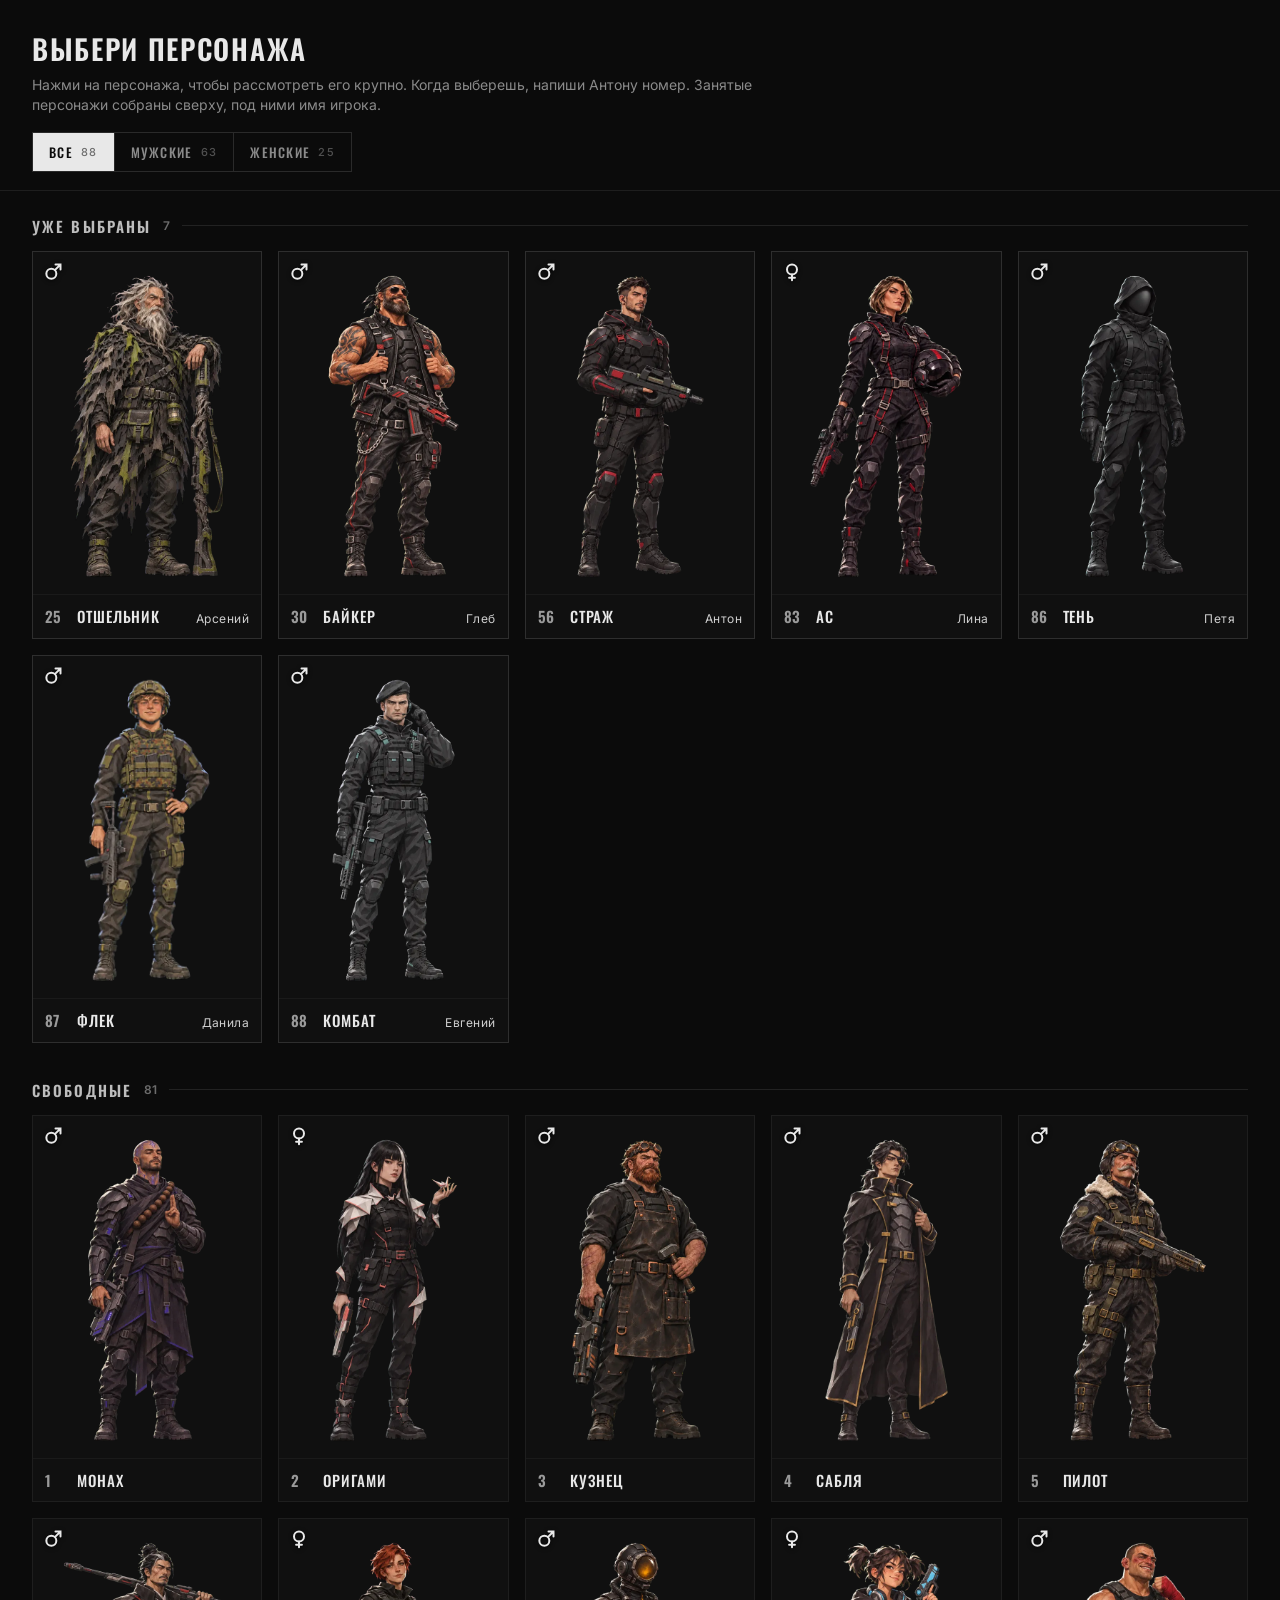
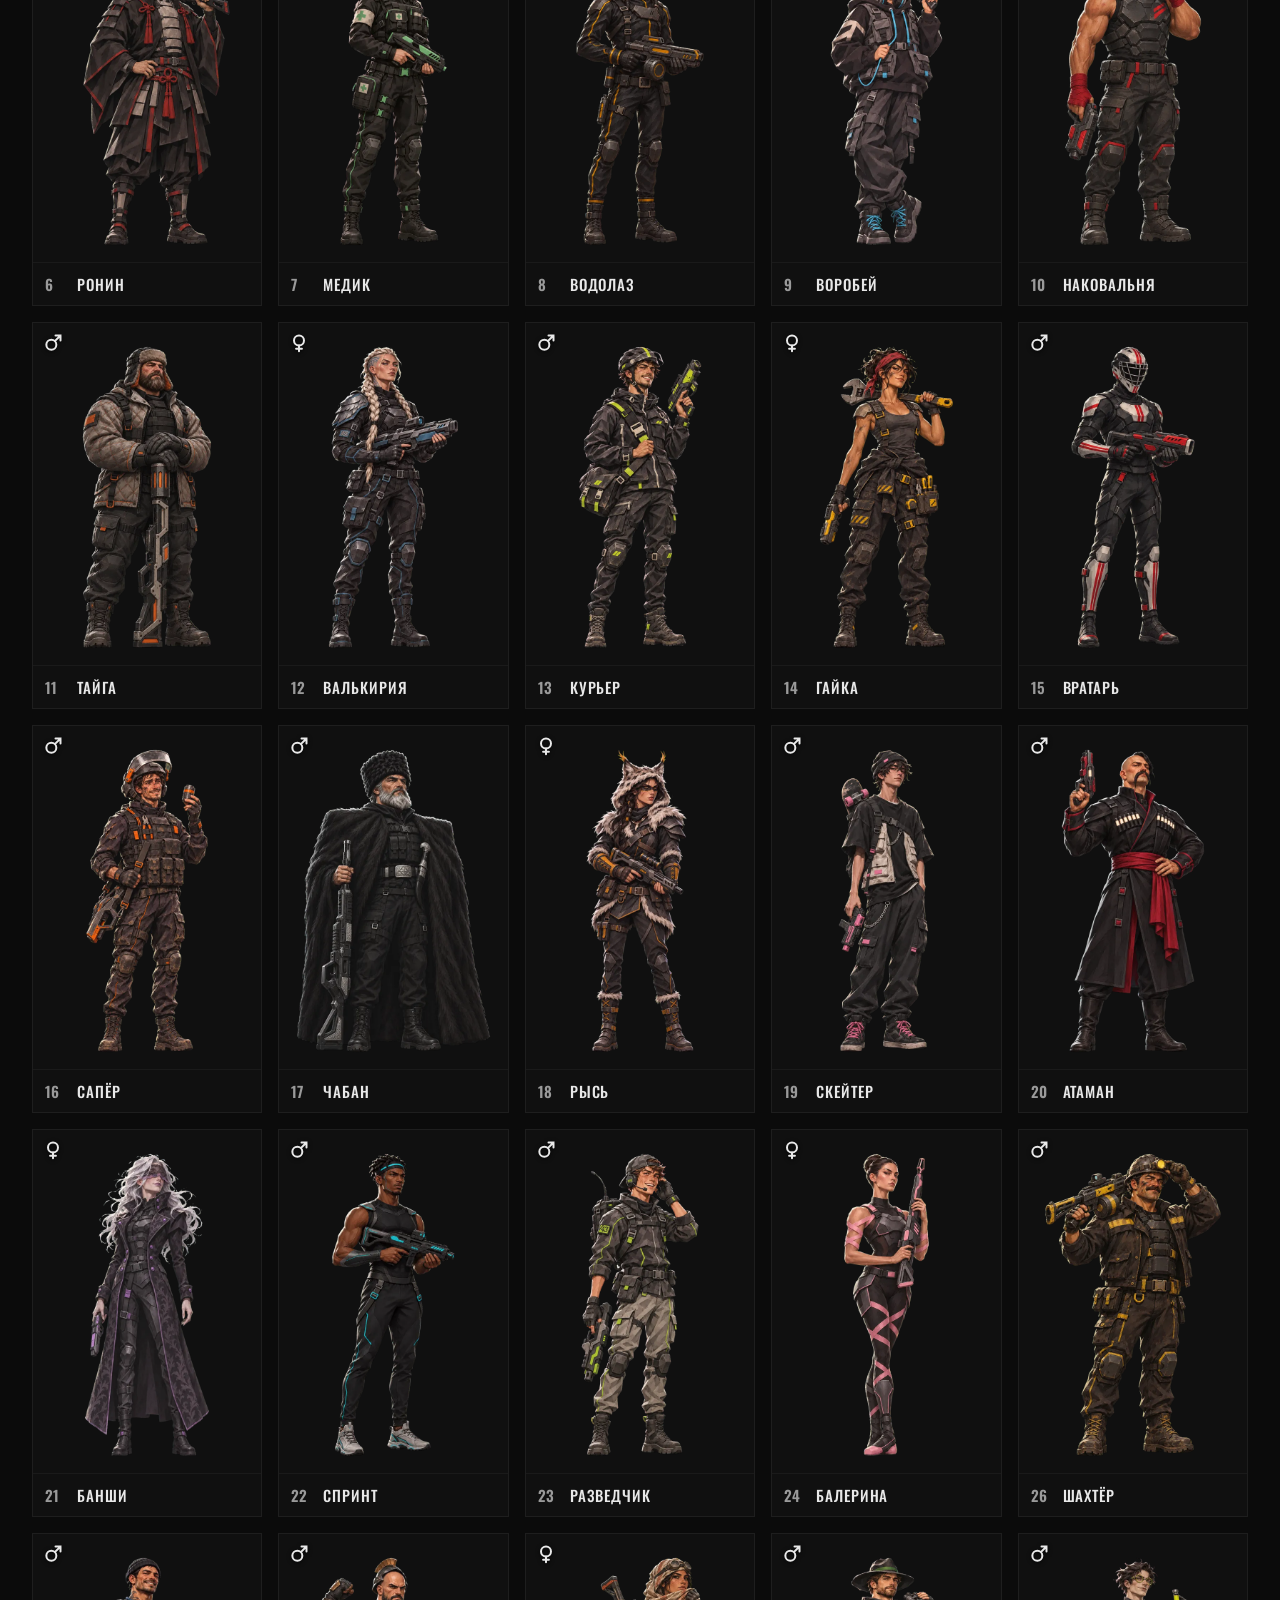
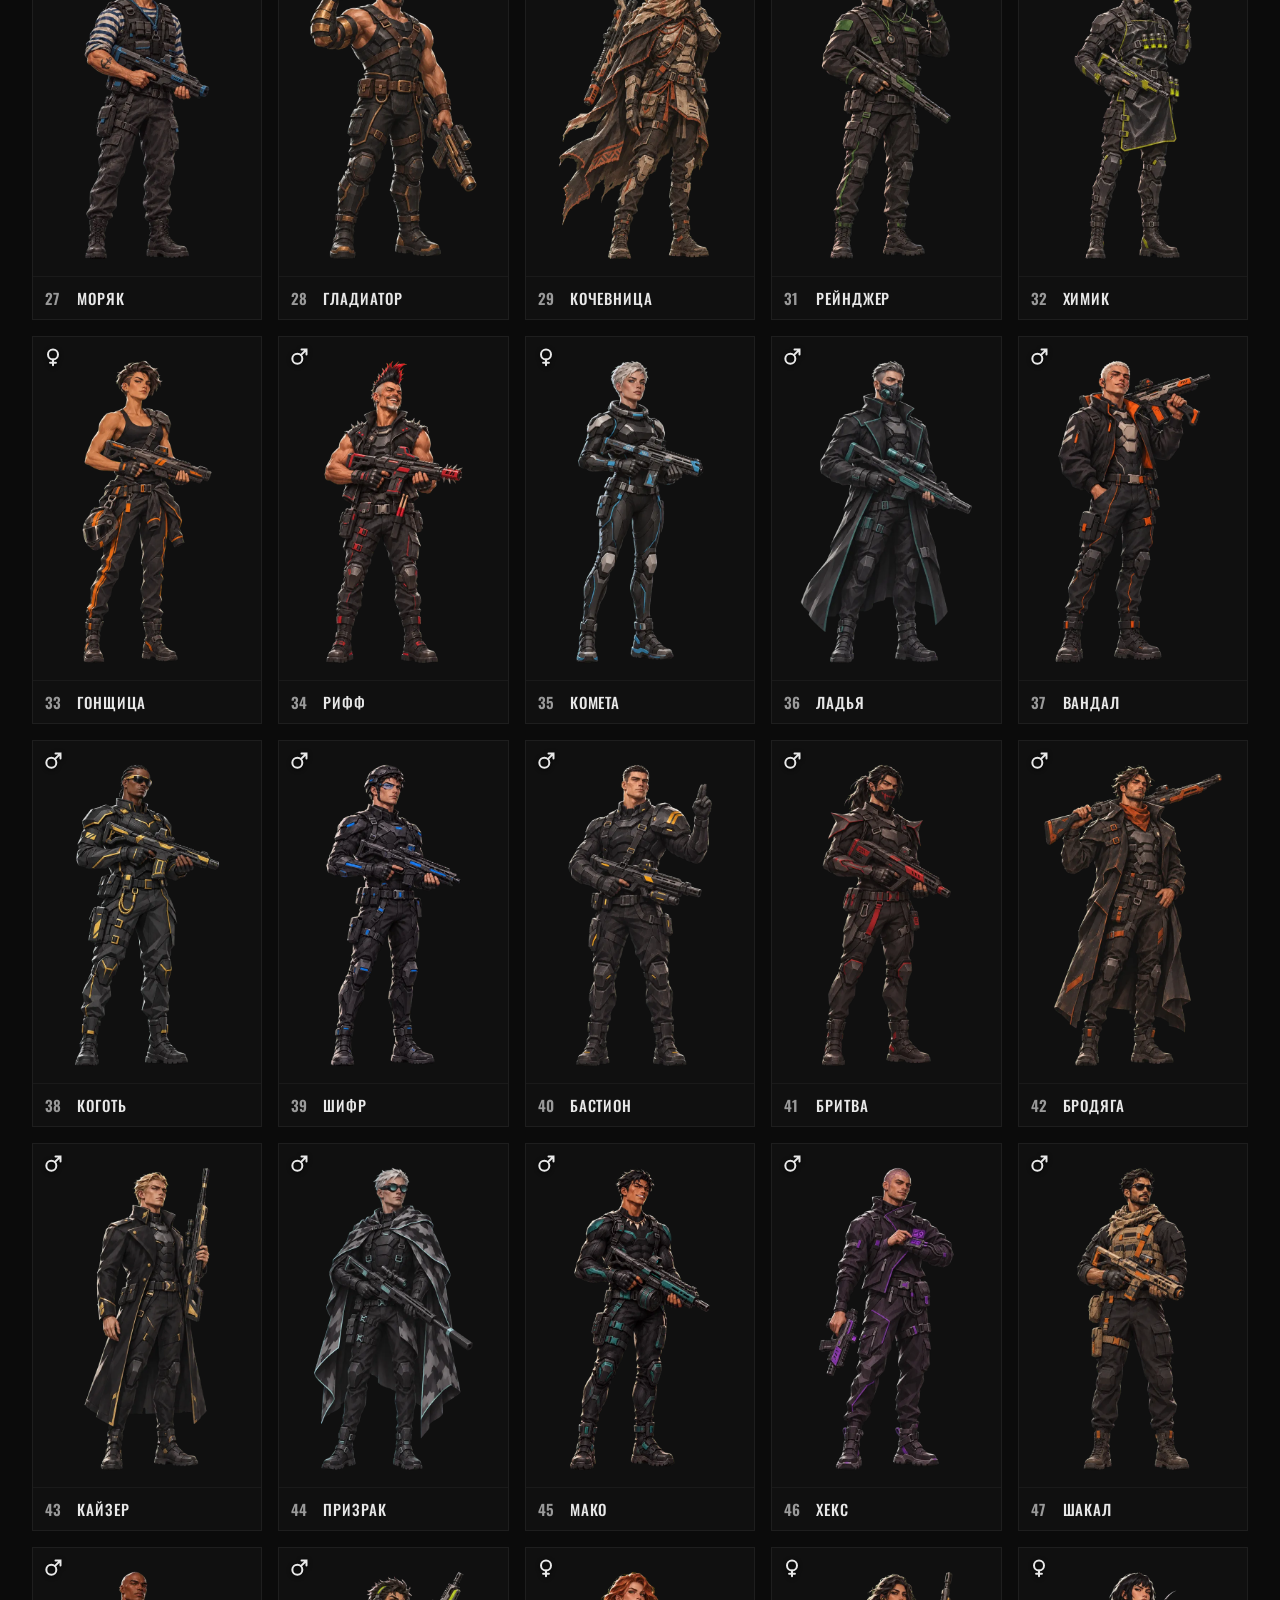
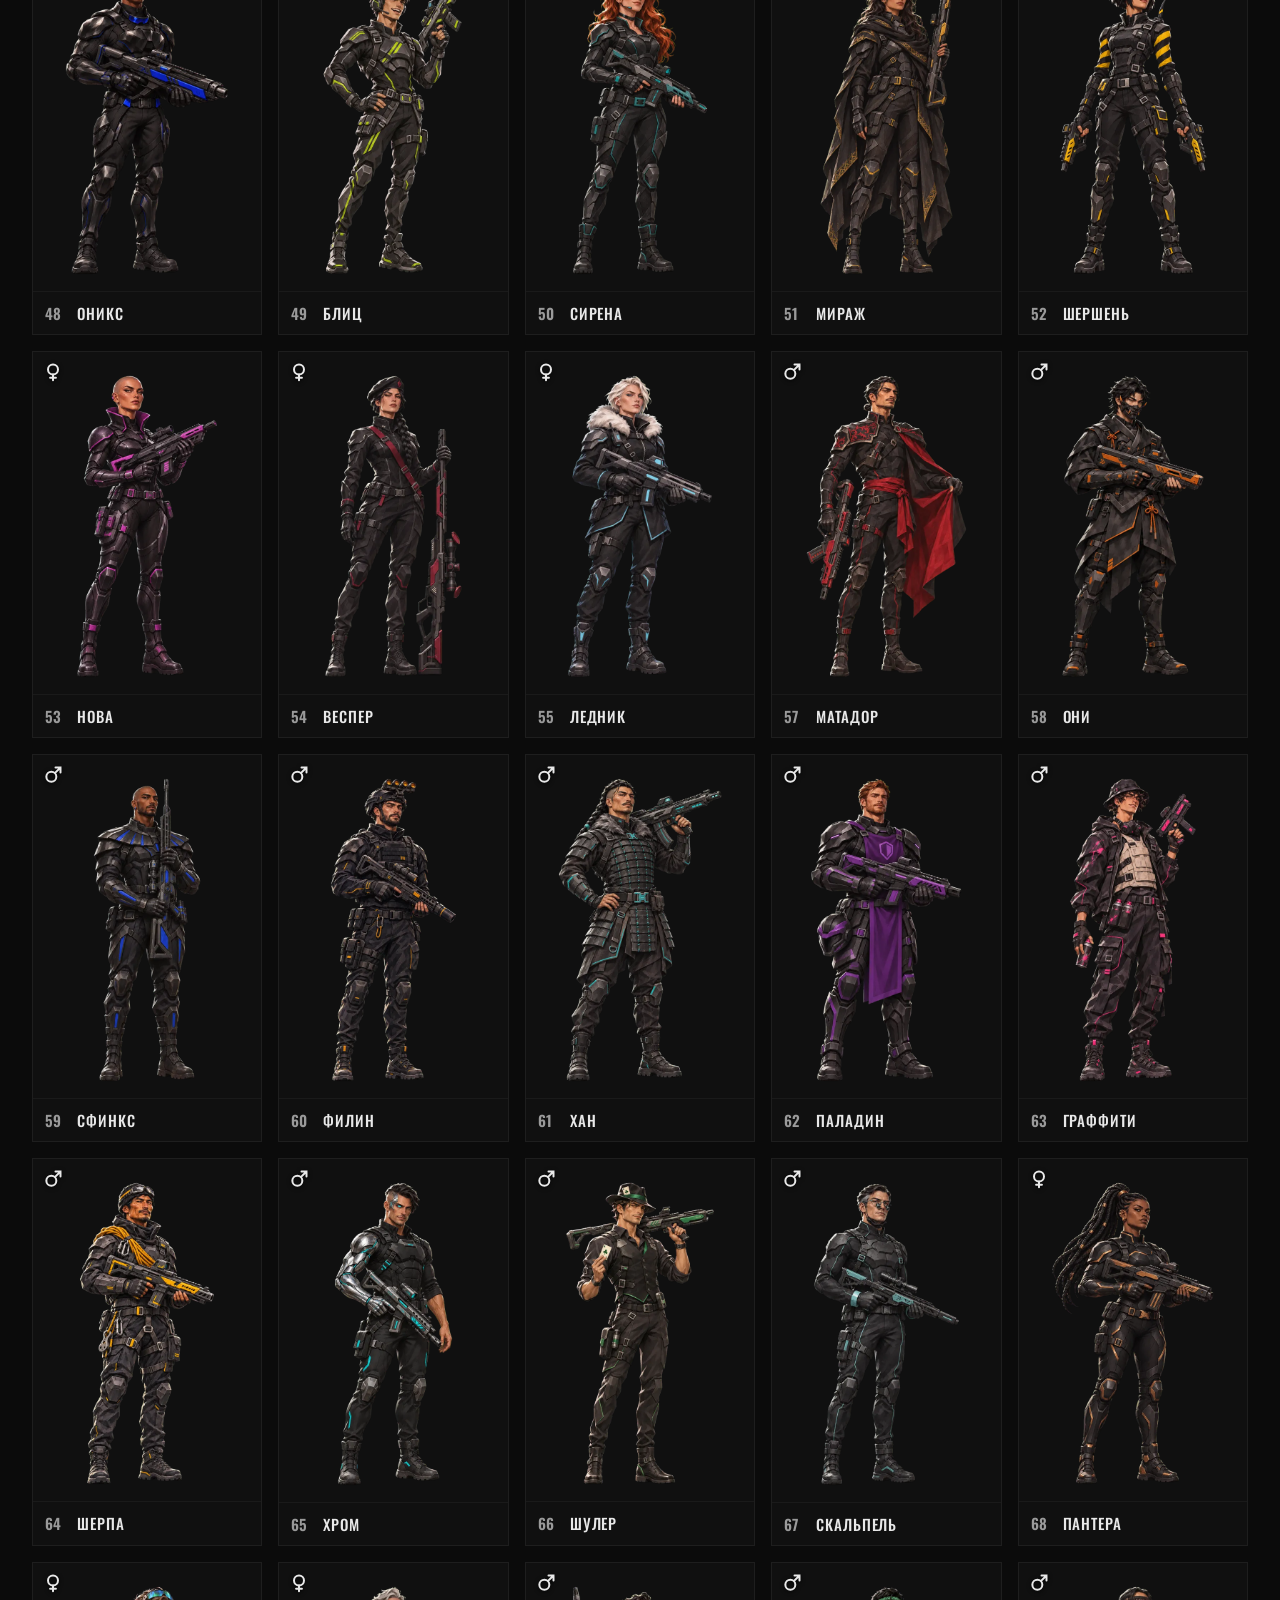
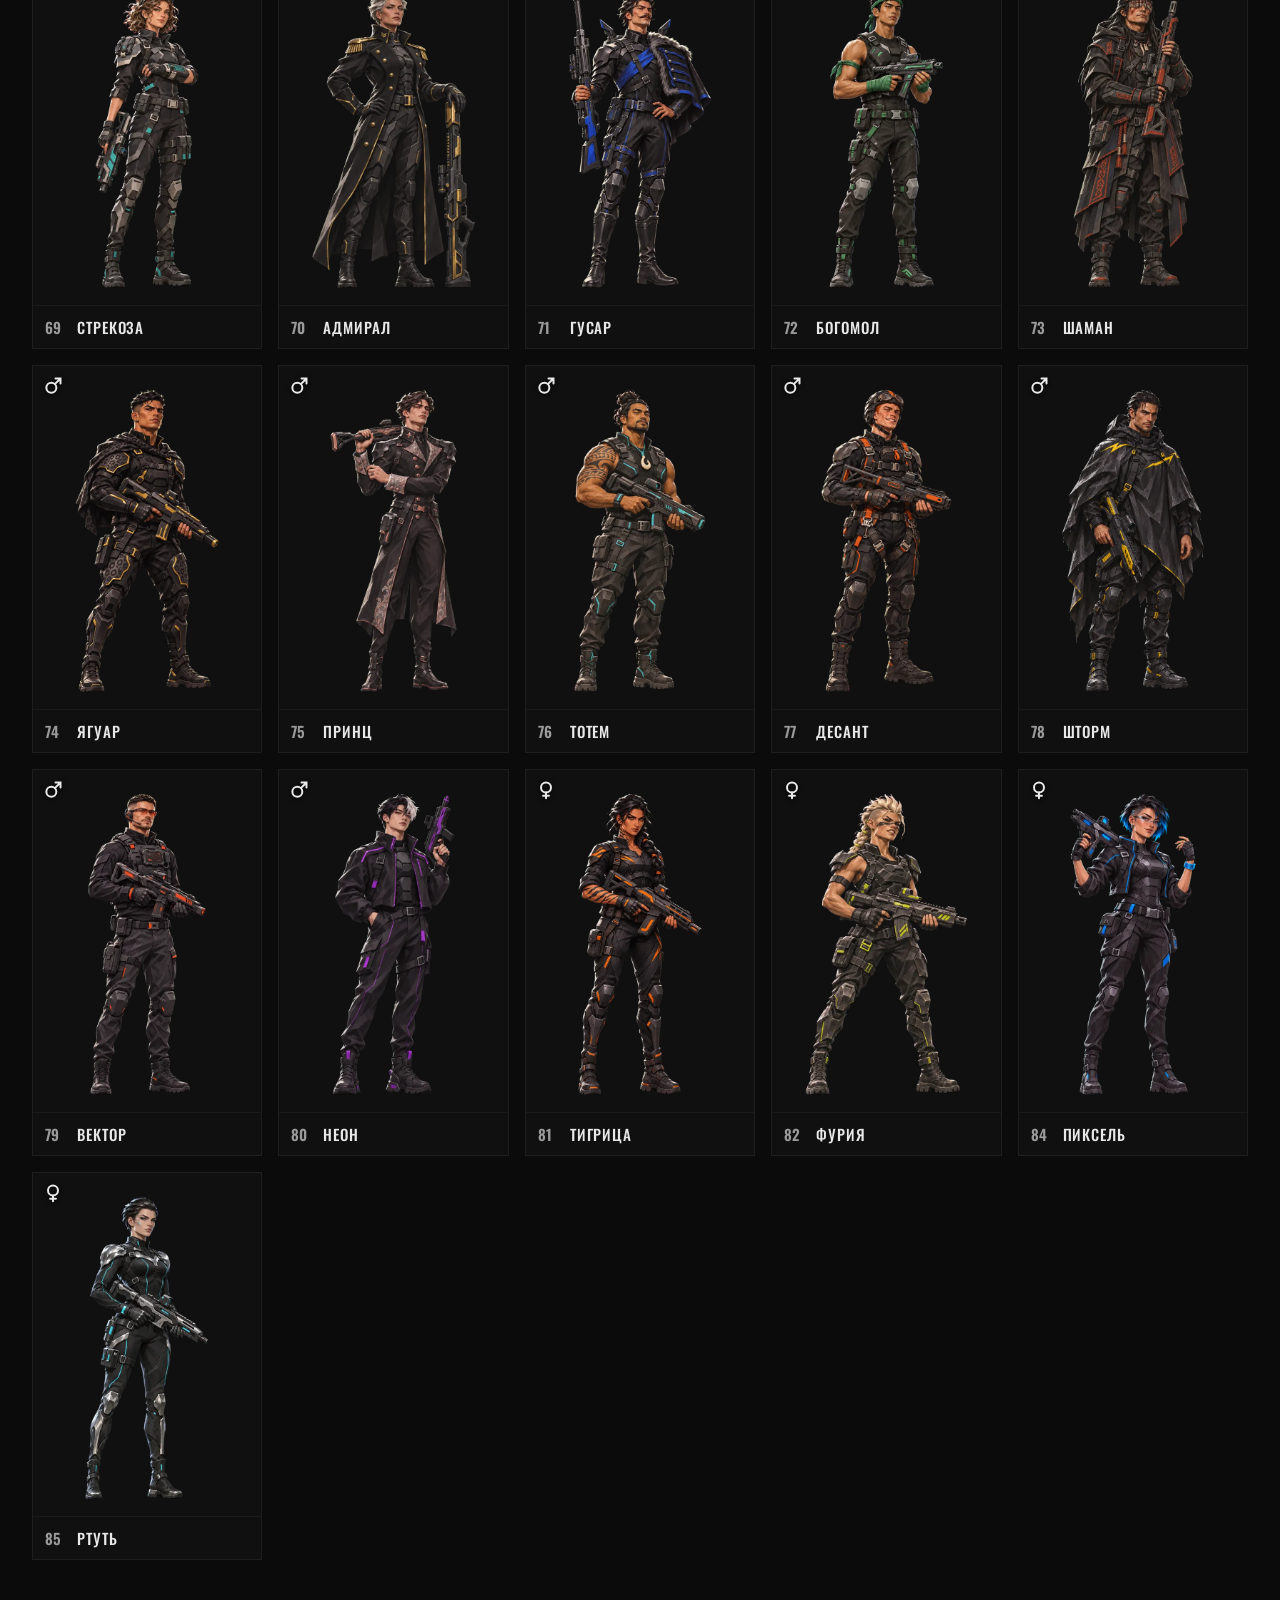
==== commit 24c085d3: "Персонажи: Антон — №56 Страж Co-Authored-By: Claude Opus 5.5 <noreply@anthropic.com> Claude-Session:" ====
--- a/chars/index.html
+++ b/chars/index.html
@@ -53,6 +53,7 @@
 <main><section class="sec taken"><h3>Уже выбраны <i></i></h3><div class="grid">
 <figure class='m' data-g='m' data-who='Арсений' data-desc='Старик с длинными спутанными седыми волосами в накидке из маскировочной сетки, фонарь на поясе.'><div class='tall'><img class='body' src='img/a25.webp' data-p='img/a25p.webp' alt='' loading='lazy'></div><figcaption><span>25</span><b>Отшельник</b><em>Арсений</em></figcaption></figure>
 <figure class='m' data-g='m' data-who='Глеб' data-desc='Бородач в бандане и очках-авиаторах, кожаный жилет с нашивками, татуировки, цепь.'><div class='tall'><img class='body' src='img/a30.webp' data-p='img/a30p.webp' alt='' loading='lazy'></div><figcaption><span>30</span><b>Байкер</b><em>Глеб</em></figcaption></figure>
+<figure class='m' data-g='m' data-who='Антон' data-desc='Подтянутый боец с андеркатом и короткой бородой, капюшон на плечах, угловатая чёрная броня, P90.'><div class='tall'><img class='body' src='img/a56.webp' data-p='img/a56p.webp' alt='' loading='lazy'></div><figcaption><span>56</span><b>Страж</b><em>Антон</em></figcaption></figure>
 <figure class='f' data-g='f' data-who='Лина' data-desc='Лётчица-истребитель с тёмно-русым каре, чёрный лётный костюм-броня, шлем с красной полосой под мышкой.'><div class='tall'><img class='body' src='img/a83.webp' data-p='img/a83p.webp' alt='' loading='lazy'></div><figcaption><span>83</span><b>Ас</b><em>Лина</em></figcaption></figure>
 <figure class='m' data-g='m' data-who='Петя' data-desc='Безликая фигура в глубоком чёрном капюшоне, тактическая куртка с ремнями и пистолет у бедра — появляется тихо и бьёт первым.'><div class='tall'><img class='body' src='img/a86.webp' data-p='img/a86p.webp' alt='' loading='lazy'></div><figcaption><span>86</span><b>Тень</b><em>Петя</em></figcaption></figure>
 <figure class='m' data-g='m' data-who='Данила' data-desc='Весёлый штурмовик в оливковом шлеме и плитоноске флектарн, с компактным «Скорпионом» у бедра — всегда на позитиве, даже под огнём.'><div class='tall'><img class='body' src='img/a87.webp' data-p='img/a87p.webp' alt='' loading='lazy'></div><figcaption><span>87</span><b>Флек</b><em>Данила</em></figcaption></figure>
@@ -111,7 +112,6 @@
 <figure class='f' data-g='f' data-who='' data-desc='Бритая голова, высокие скулы, глянцевая броня с высоким воротом и космическим узором.'><div class='tall'><img class='body' src='img/a53.webp' data-p='img/a53p.webp' alt='' loading='lazy'></div><figcaption><span>53</span><b>Нова</b></figcaption></figure>
 <figure class='f' data-g='f' data-who='' data-desc='Длинная чёрная коса, чёрный берет, снайперская винтовка, бордовые детали.'><div class='tall'><img class='body' src='img/a54.webp' data-p='img/a54p.webp' alt='' loading='lazy'></div><figcaption><span>54</span><b>Веспер</b></figcaption></figure>
 <figure class='f' data-g='f' data-who='' data-desc='Короткие белые волосы, ледяная подводка, белый меховой воротник на бронированной парке.'><div class='tall'><img class='body' src='img/a55.webp' data-p='img/a55p.webp' alt='' loading='lazy'></div><figcaption><span>55</span><b>Ледник</b></figcaption></figure>
-<figure class='m' data-g='m' data-who='' data-desc='Подтянутый боец с андеркатом и короткой бородой, капюшон на плечах, угловатая чёрная броня, P90.'><div class='tall'><img class='body' src='img/a56.webp' data-p='img/a56p.webp' alt='' loading='lazy'></div><figcaption><span>56</span><b>Страж</b></figcaption></figure>
 <figure class='m' data-g='m' data-who='' data-desc='Поджарый испанец с узелком волос на затылке, короткий бронированный жакет с вышивкой, плащ с алой подкладкой.'><div class='tall'><img class='body' src='img/a57.webp' data-p='img/a57p.webp' alt='' loading='lazy'></div><figcaption><span>57</span><b>Матадор</b></figcaption></figure>
 <figure class='m' data-g='m' data-who='' data-desc='Растрёпанная чёрная стрижка, лакированная полумаска демона с рогами и клыками, многослойная куртка-кимоно.'><div class='tall'><img class='body' src='img/a58.webp' data-p='img/a58p.webp' alt='' loading='lazy'></div><figcaption><span>58</span><b>Они</b></figcaption></figure>
 <figure class='m' data-g='m' data-who='' data-desc='Высокий смуглый боец с бритой головой и подведёнными глазами, сегментный нагрудный воротник с лазуритом.'><div class='tall'><img class='body' src='img/a59.webp' data-p='img/a59p.webp' alt='' loading='lazy'></div><figcaption><span>59</span><b>Сфинкс</b></figcaption></figure>
